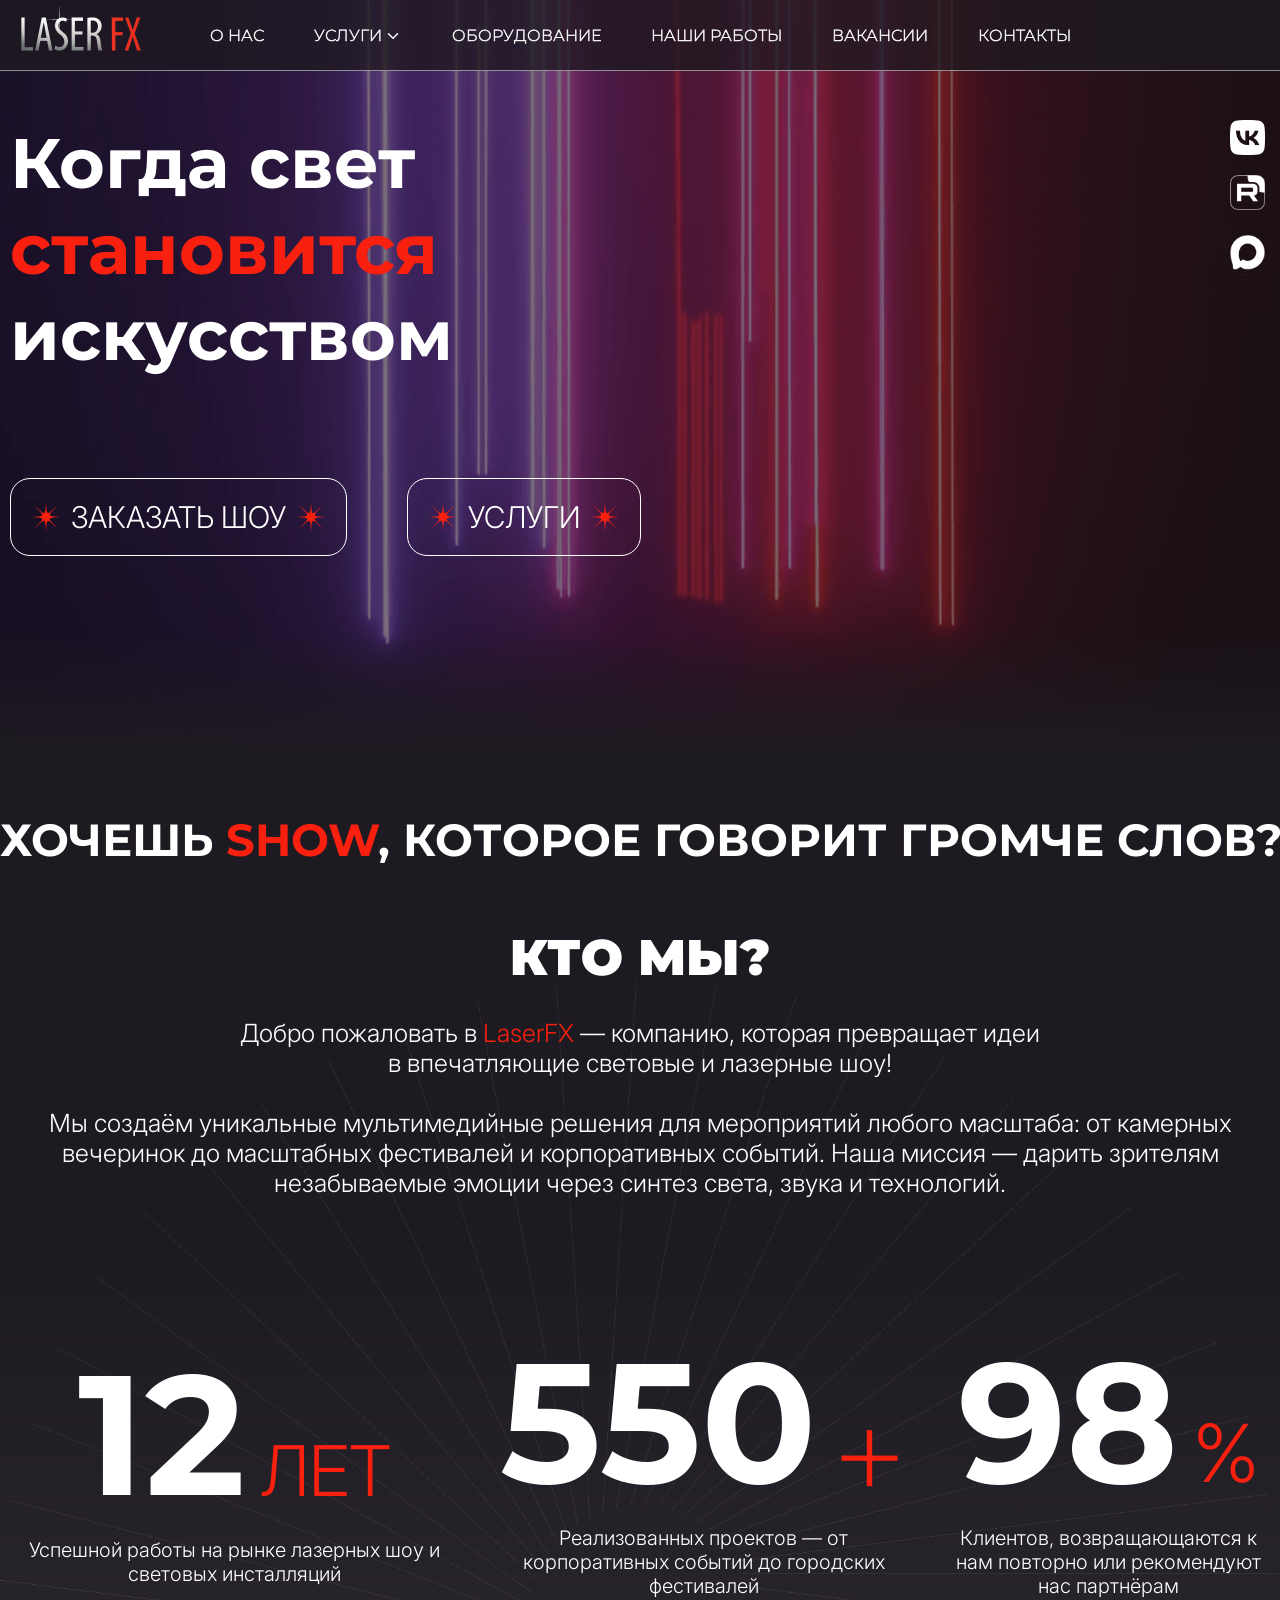
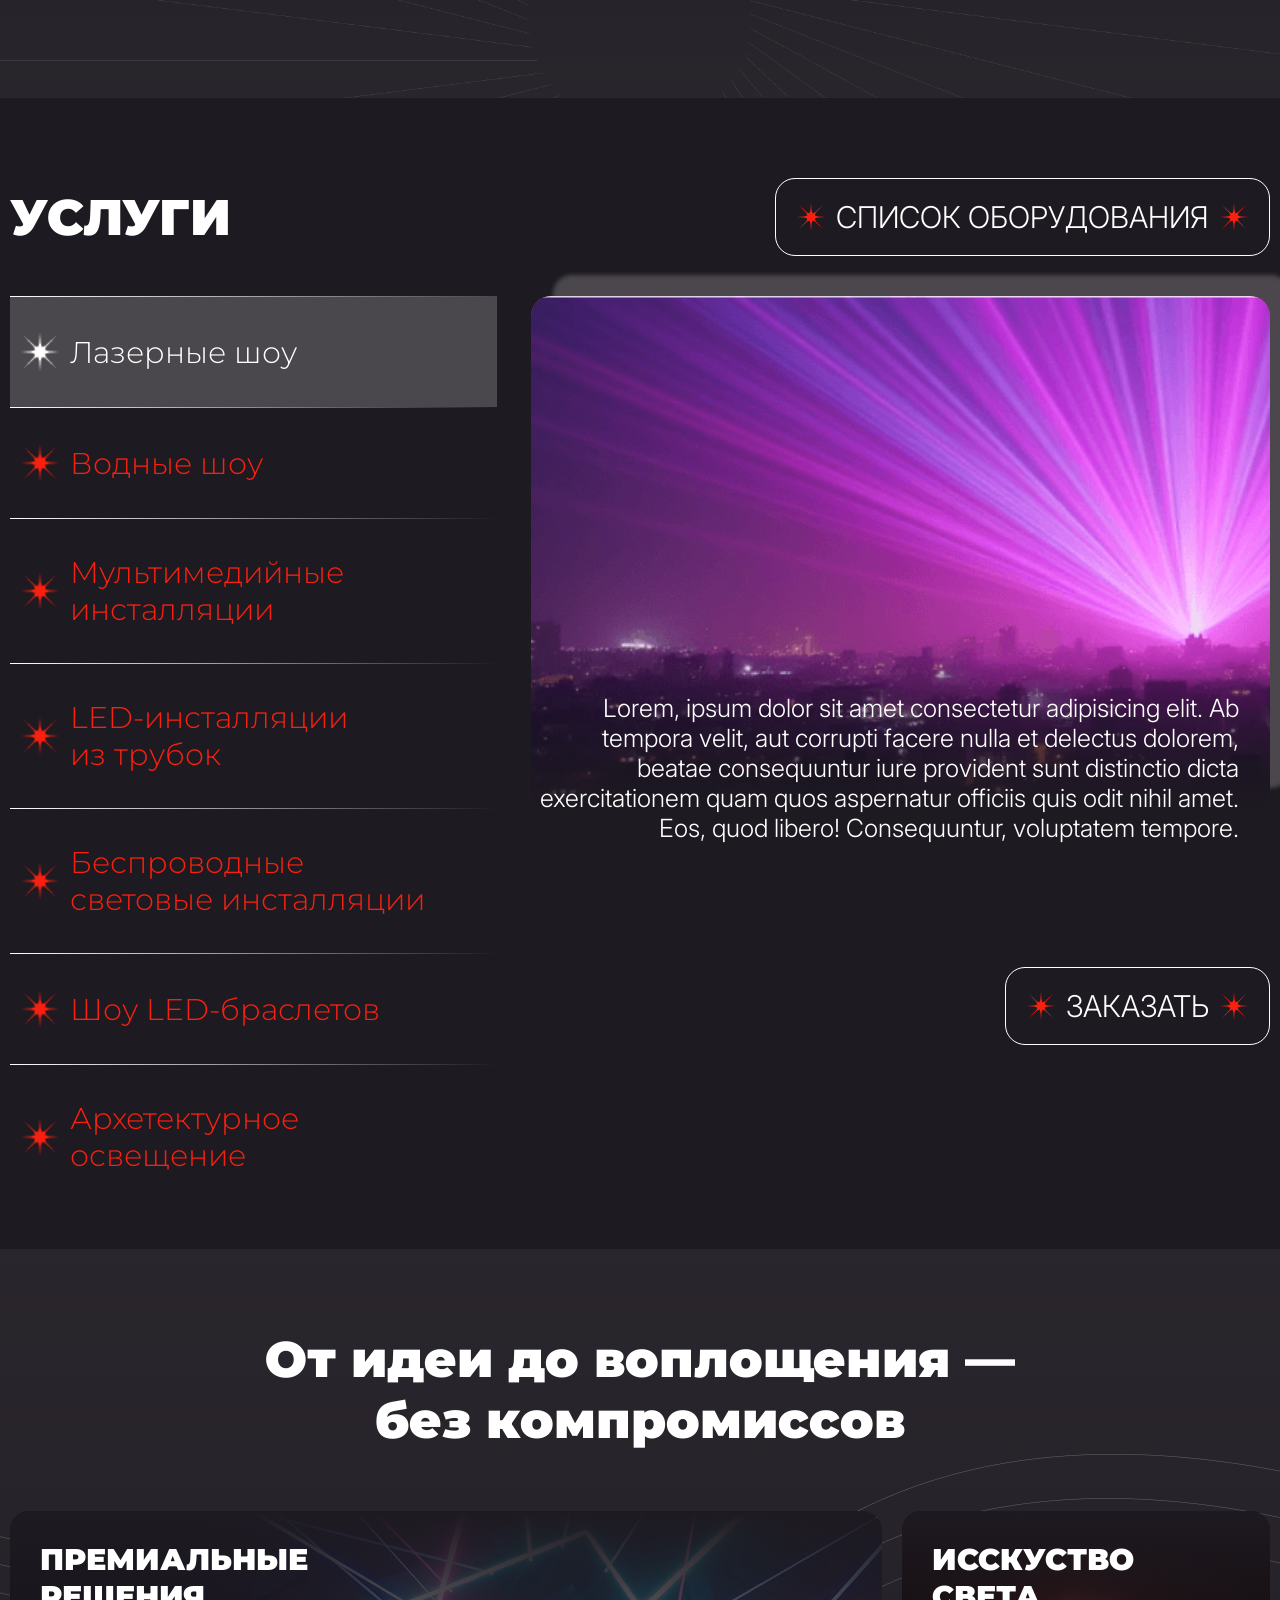
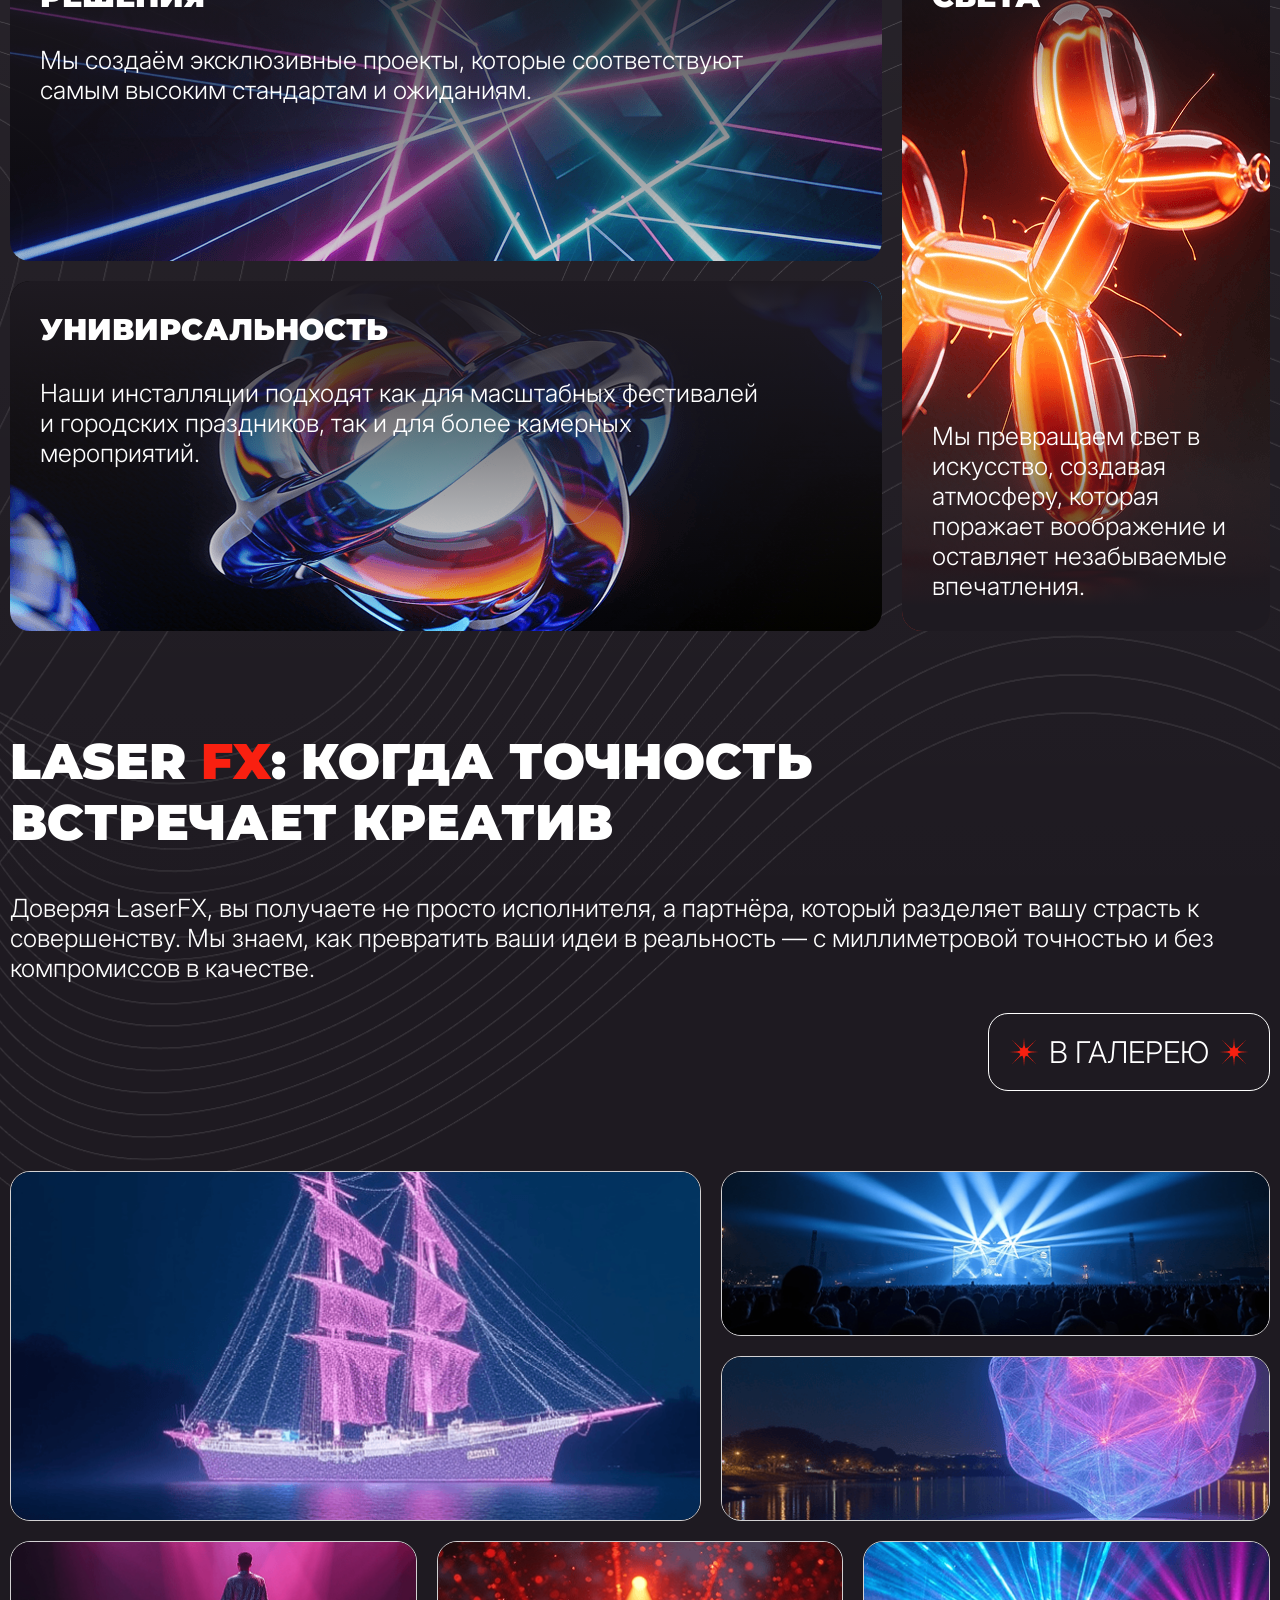
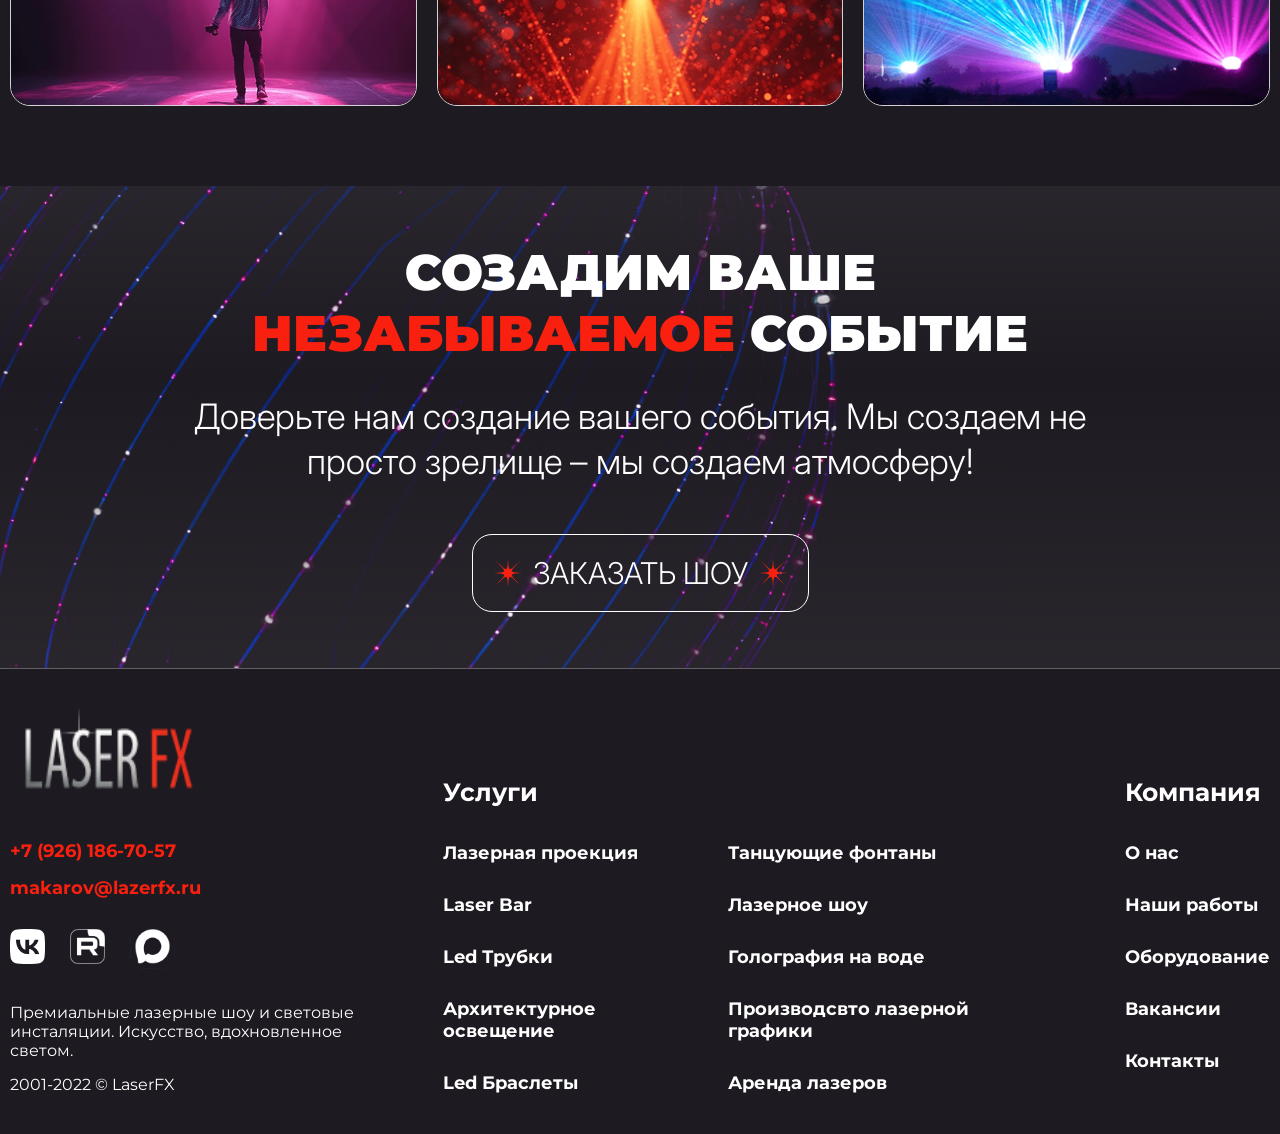
==== index.html @ 0c9bf577 "waterfall orqali tuzatish tezlikni" ====
<!DOCTYPE html>

<html lang="ru">

<head>
    <meta charset="utf-8" />
    <meta content="width=device-width, initial-scale=1.0" name="viewport" />
    <title>laserfx</title>
    <!-- 1. Preconnect to font domains early -->
    <link href="https://fonts.googleapis.com" rel="preconnect" />
    <link crossorigin="" href="https://fonts.gstatic.com" rel="preconnect" />
    <!-- 2. Load Google Fonts (removed display=swap to prevent the FOUT/two-stage visual jump the client sees) -->
    <link
        href="https://fonts.googleapis.com/css2?family=Inter:ital,opsz,wght@0,14..32,100..900;1,14..32,100..900&amp;family=Montserrat:ital,wght@0,100..900;1,100..900"
        rel="stylesheet" />
    <!-- 3. Preload critical images -->
    <link as="image" href="assets/images/main-page_main-bg.png" rel="preload" fetchpriority="high" />
    <link as="image" href="assets/images/logo.png" rel="preload" fetchpriority="high" />
    <!-- 4. Preload and load main CSS -->
    <link as="style" href="assets/styles/index.css" rel="preload" />
    <link href="assets/styles/index.css" rel="stylesheet" />
    <!-- 5. Initial background style to prevent white flash -->
    <style>
        body {
            background-color: #1E1A21;
            color: #fff;
            margin: 0;
            padding: 0;
        }
    </style>
</head>

<body>

    <div class="wrapper">
        <div class="main">
            <div class="main_bg-img">
                <img alt="main-page_main-bg.png" fetchpriority="high" height="750" loading="eager"
                    src="assets/images/main-page_main-bg.png" width="1920" />
            </div>
            <header class="header">
                <div class="header_bg">
                    <div class="container">
                        <div class="header_inner">
                            <a class="logo" href="/">
                                <img alt="logo.png" fetchpriority="high" loading="eager" src="assets/images/logo.png"
                                    width="140" />
                            </a>
                            <nav>
                                <ul class="menu-items">
                                    <li>
                                        <a class="menu-list" href="#">О НАС</a>
                                    </li>
                                    <li>
                                        <div class="menu-list open-dropdownBtn">УСЛУГИ <img alt="dropdown-iconsvg"
                                                fetchpriority="high" height="18" loading="eager"
                                                src="assets/images/dropdown-icon.svg" width="18" /></div>
                                    </li>
                                    <li>
                                        <a class="menu-list" href="#">ОБОРУДОВАНИЕ</a>
                                    </li>
                                    <li>
                                        <a class="menu-list" href="#">НАШИ РАБОТЫ</a>
                                    </li>
                                    <li>
                                        <a class="menu-list" href="#">ВАКАНСИИ</a>
                                    </li>
                                    <li>
                                        <a class="menu-list" href="#">КОНТАКТЫ</a>
                                    </li>
                                </ul>
                            </nav>
                        </div>
                    </div>
                </div>
                <div class="menu-dropdown">
                    <div class="container">
                        <div class="menu-dropdown_inner">
                            <div class="menu-dropdown_leftside">
                                <div class="items">
                                    <li>
                                        <a href="#">Лазерная проекция</a>
                                    </li>
                                    <li>
                                        <a href="#">Laser Bar</a>
                                    </li>
                                    <li>
                                        <a href="#">Led Трубки</a>
                                    </li>
                                    <li>
                                        <a href="#">Архитектурное освещение</a>
                                    </li>
                                </div>
                                <div class="items">
                                    <li>
                                        <a href="#">Led Браслеты</a>
                                    </li>
                                    <li>
                                        <a href="#">Танцующие фонтаны</a>
                                    </li>
                                    <li>
                                        <a href="#">Лазерное шоу</a>
                                    </li>
                                    <li>
                                        <a href="#">Голография на воде</a>
                                    </li>
                                </div>
                                <div class="items">
                                    <li>
                                        <a href="#">Производсвто лазерной графики</a>
                                    </li>
                                    <li>
                                        <a href="#">Аренда лазеров</a>
                                    </li>
                                </div>
                            </div>
                            <div class="menu-dropdown_rightside">
                                <div class="contacts">
                                    <a class="tel" href="tel:+7 (926) 186-70-57">+7 (926) 186-70-57</a>
                                    <a class="email" href="mailto:makarov@lazerfx.ru">makarov@lazerfx.ru</a>
                                </div>
                                <div class="social-icons">
                                    <a class="icon" href="https://vk.com/laserfxru" style="
                                    width: 35px;
                                    height: 35px;
                                ">
                                        <img alt="vk-icon.svg" fetchpriority="high" height="128" loading="eager"
                                            src="assets/images/vk-icon.png" width="128" />
                                    </a>
                                    <a class="icon" href="https://rutube.ru/channel/2838254/">
                                        <img alt="tg-icon.svg" fetchpriority="high" height="128" loading="eager"
                                            src="assets/images/rutube.png" width="128" />
                                    </a>
                                    <a class="icon" href="https://max.ru/id502716780704_biz ">
                                        <img alt="youtube-icon.svg" fetchpriority="high" height="128" loading="eager"
                                            src="assets/images/max.png" width="128" />
                                    </a>
                                </div>
                            </div>
                        </div>
                    </div>
                </div>
            </header>
            <section class="hero-section">
                <div class="container">
                    <div class="hero-section_inner">
                        <div class="contents">
                            <h1 class="main-title">Когда свет <br />
                                <span>становится</span><br />
                                искусством
                            </h1>
                            <div class="btns">
                                <a class="main-btn" href="#">
                                    <img alt="star-img.png" decoding="async" height="30" loading="lazy"
                                        src="assets/images/star-img.png" width="30" />
                                    ЗАКАЗАТЬ ШОУ
                                    <img alt="star-img.png" decoding="async" height="30" loading="lazy"
                                        src="assets/images/star-img.png" width="30" />
                                </a>
                                <a class="main-btn" href="#">
                                    <img alt="star-img.png" decoding="async" height="30" loading="lazy"
                                        src="assets/images/star-img.png" width="30" />
                                    УСЛУГИ
                                    <img alt="star-img.png" decoding="async" height="30" loading="lazy"
                                        src="assets/images/star-img.png" width="30" />
                                </a>
                            </div>
                        </div>
                        <div class="social-icons">
                            <div class="icon" style="
    width: 35px;
    height: 35px;
    margin: 0 auto;
">
                                <a href="https://vk.com/laserfxru">
                                    <img alt="vk-icon.svg" decoding="async" height="128" loading="lazy"
                                        src="assets/images/vk-icon.png" width="128" />
                                </a>
                            </div>
                            <div class="icon">
                                <a href="https://rutube.ru/channel/2838254/">
                                    <img alt="rutube.png" decoding="async" height="128" loading="lazy"
                                        src="assets/images/rutube.png" width="128" />
                                </a>
                            </div>
                            <div class="icon">
                                <a href="https://max.ru/id502716780704_biz ">
                                    <img alt="max.png" decoding="async" height="128" loading="lazy"
                                        src="assets/images/max.png" width="128" />
                                </a>
                            </div>
                        </div>
                    </div>
                </div>
            </section>
        </div>
        <div class="container" style="position: relative;">
            <div class="back-icon">
                <img alt="back-icon.svg" decoding="async" height="20" loading="lazy" src="assets/images/back-icon.svg"
                    width="36" />
            </div>
        </div>
        <!-------------------------------------------- main end ------------->
        <section class="marquee">
            <div class="marquee__track">
                <div class="marquee__content">
                    <span class="marquee__item">Хочешь <em>SHOW</em>, которое говорит громче слов?</span>
                    <img alt="marquee_star.svg" class="marquee__dot" decoding="async" height="59" loading="lazy"
                        src="assets/images/marquee_star.svg" width="59" />
                    <span class="marquee__item">Хочешь <em>SHOW</em>, которое говорит громче слов?</span>
                    <img alt="marquee_star.svg" class="marquee__dot" decoding="async" height="59" loading="lazy"
                        src="assets/images/marquee_star.svg" width="59" />
                    <span class="marquee__item">Хочешь <em>SHOW</em>, которое говорит громче слов?</span>
                    <img alt="marquee_star.svg" class="marquee__dot" decoding="async" height="59" loading="lazy"
                        src="assets/images/marquee_star.svg" width="59" />
                    <span class="marquee__item">Хочешь <em>SHOW</em>, которое говорит громче слов?</span>
                    <img alt="marquee_star.svg" class="marquee__dot" decoding="async" height="59" loading="lazy"
                        src="assets/images/marquee_star.svg" width="59" />
                </div>
                <!-- Duplicate for seamless loop -->
                <div class="marquee__content">
                    <span class="marquee__item">Хочешь <em>SHOW</em>, которое говорит громче слов?</span>
                    <img alt="marquee_star.svg" class="marquee__dot" decoding="async" height="59" loading="lazy"
                        src="assets/images/marquee_star.svg" width="59" />
                    <span class="marquee__item">Хочешь <em>SHOW</em>, которое говорит громче слов?</span>
                    <img alt="marquee_star.svg" class="marquee__dot" decoding="async" height="59" loading="lazy"
                        src="assets/images/marquee_star.svg" width="59" />
                    <span class="marquee__item">Хочешь <em>SHOW</em>, которое говорит громче слов?</span>
                    <img alt="marquee_star.svg" class="marquee__dot" decoding="async" height="59" loading="lazy"
                        src="assets/images/marquee_star.svg" width="59" />
                    <span class="marquee__item">Хочешь <em>SHOW</em>, которое говорит громче слов?</span>
                    <img alt="marquee_star.svg" class="marquee__dot" decoding="async" height="59" loading="lazy"
                        src="assets/images/marquee_star.svg" width="59" />
                </div>
            </div>
        </section>
        <section class="about-us">
            <div class="container">
                <h2 class="section-title">КТО МЫ?</h2>
                <p class="section-description">
                    Добро пожаловать в <span>LaserFX</span> — компанию, которая превращает идеи <br /> в впечатляющие
                    световые и лазерные
                    шоу!
                    <br /><br />
                    Мы создаём уникальные мультимедийные решения для мероприятий любого масштаба: от камерных вечеринок
                    до масштабных фестивалей и корпоративных событий. Наша миссия — дарить зрителям незабываемые эмоции
                    через синтез света, звука и технологий.
                </p>
                <div class="about-us_block">
                    <div class="item">
                        <div class="number">
                            <p>12</p>
                            <span style="font-weight: 300;font-size: 70px;transform: translateY(-25px);">ЛЕТ</span>
                        </div>
                        <p class="item_description">Успешной работы на рынке лазерных шоу и световых инсталляций</p>
                    </div>
                    <div class="item">
                        <div class="number">
                            <p>550</p>
                            <span style="font-weight: 200;font-size: 130px;">+</span>
                        </div>
                        <p class="item_description">Реализованных проектов — от <br /> корпоративных событий до
                            городских
                            фестивалей</p>
                    </div>
                    <div class="item">
                        <div class="number">
                            <p>98</p>
                            <span style="font-weight: 300;font-size: 80px;transform: translateY(-25px);">%</span>
                        </div>
                        <p class="item_description">Клиентов, возвращающаются к <br /> нам повторно или рекомендуют нас
                            партнёрам</p>
                    </div>
                </div>
            </div>
        </section>
        <section class="services">
            <div class="container">
                <div class="services_title-block">
                    <h2 class="section-title">
                        УСЛУГИ
                    </h2>
                    <a class="main-btn" href="#">
                        <img alt="star-img.png" height="30" loading="lazy" src="assets/images/star-img.png"
                            width="30" />
                        СПИСОК ОБОРУДОВАНИЯ
                        <img alt="star-img.png" height="30" loading="lazy" src="assets/images/star-img.png"
                            width="30" />
                    </a>
                </div>
                <div class="services_block">
                    <div class="services__lists">
                        <div class="item">
                            <img alt="star-img.png" class="icon" height="30" loading="lazy"
                                src="assets/images/star-img.png" width="30" />
                            <span class="text">Лазерные шоу</span>
                        </div>
                        <div class="item">
                            <img alt="star img" class="icon" height="30" loading="lazy" src="assets/images/star-img.png"
                                width="30" />
                            <span class="text">Водные шоу</span>
                        </div>
                        <div class="item">
                            <img alt="star img" class="icon" height="30" loading="lazy" src="assets/images/star-img.png"
                                width="30" />
                            <span class="text">Мультимедийные <br />
                                инсталляции</span>
                        </div>
                        <div class="item">
                            <img alt="star img" class="icon" height="30" loading="lazy" src="assets/images/star-img.png"
                                width="30" />
                            <span class="text">LED-инсталляции <br />
                                из трубок</span>
                        </div>
                        <div class="item ">
                            <img alt="star img" class="icon" height="30" loading="lazy" src="assets/images/star-img.png"
                                width="30" />
                            <span class="text">Беспроводные <br />
                                световые инсталляции</span>
                        </div>
                        <div class="item">
                            <img alt="star img" class="icon" height="30" loading="lazy" src="assets/images/star-img.png"
                                width="30" />
                            <span class="text">Шоу LED-браслетов</span>
                        </div>
                        <div class="item">
                            <img alt="star img" class="icon" height="30" loading="lazy" src="assets/images/star-img.png"
                                width="30" />
                            <span class="text">Архетектурное <br />
                                освещение</span>
                        </div>
                    </div>
                    <div class="services__right">
                        <div class="item active">
                            <div class="img-block">
                                <img alt="services_img2.png" class="img" decoding="async" height="350" loading="lazy"
                                    src="assets/images/services_img2.png" width="723" />
                                <p class="img-text">Lorem, ipsum dolor sit amet consectetur adipisicing elit. Ab tempora
                                    velit, aut corrupti facere nulla et delectus dolorem, beatae consequuntur iure
                                    provident sunt distinctio dicta exercitationem quam quos aspernatur officiis quis
                                    odit nihil amet. Eos, quod libero! Consequuntur, voluptatem tempore.</p>
                            </div>
                            <a class="main-btn" href="#">
                                <img alt="star-img.png" decoding="async" height="30" loading="eager"
                                    src="assets/images/star-img.png" width="30" />
                                ЗАКАЗАТЬ
                                <img alt="star-img.png" decoding="async" height="30" loading="lazy"
                                    src="assets/images/star-img.png" width="30" />
                            </a>
                        </div>
                        <div class="item">
                            <div class="img-block">
                                <img alt="services_img3.png" class="img" decoding="async" height="248" loading="lazy"
                                    src="assets/images/services_img3.png" width="420" />
                                <p class="img-text">Lorem ipsum dolor sit amet consectetur, adipisicing elit. Recusandae
                                    alias id sed autem exercitationem quia earum dignissimos eum quis voluptates?</p>
                            </div>
                            <a class="main-btn" href="#">
                                <img alt="star-img.png" decoding="async" height="30" loading="eager"
                                    src="assets/images/star-img.png" width="30" />
                                ЗАКАЗАТЬ
                                <img alt="star-img.png" decoding="async" height="30" loading="eager"
                                    src="assets/images/star-img.png" width="30" />
                            </a>
                        </div>
                        <div class="item">
                            <div class="img-block">
                                <img alt="services_img1.png" class="img" decoding="async" height="515" loading="lazy"
                                    src="assets/images/services_img1.png" width="750" />
                                <p class="img-text">Это современные декоративные и функциональные <br /> решения для
                                    оформления
                                    пространств <br /> без использования проводов. </p>
                            </div>
                            <a class="main-btn" href="#">
                                <img alt="star-img.png" decoding="async" height="30" loading="eager"
                                    src="assets/images/star-img.png" width="30" />
                                ЗАКАЗАТЬ
                                <img alt="star-img.png" decoding="async" height="30" loading="eager"
                                    src="assets/images/star-img.png" width="30" />
                            </a>
                        </div>
                        <div class="item">
                            <div class="img-block">
                                <img alt="services_img1.png" class="img" decoding="async" height="515" loading="lazy"
                                    src="assets/images/services_img1.png" width="750" />
                                <p class="img-text">Это современные декоративные и функциональные <br /> решения для
                                    оформления
                                    пространств <br /> без использования проводов. </p>
                            </div>
                            <a class="main-btn" href="#">
                                <img alt="star-img.png" decoding="async" height="30" loading="eager"
                                    src="assets/images/star-img.png" width="30" />
                                ЗАКАЗАТЬ
                                <img alt="star-img.png" decoding="async" height="30" loading="eager"
                                    src="assets/images/star-img.png" width="30" />
                            </a>
                        </div>
                        <div class="item ">
                            <div class="img-block">
                                <img alt="services_img1.png" class="img" decoding="async" height="515" loading="lazy"
                                    src="assets/images/services_img1.png" width="750" />
                                <p class="img-text">Это современные декоративные и функциональные <br /> решения для
                                    оформления
                                    пространств <br /> без использования проводов. </p>
                            </div>
                            <a class="main-btn" href="#">
                                <img alt="star-img.png" decoding="async" height="30" loading="eager"
                                    src="assets/images/star-img.png" width="30" />
                                ЗАКАЗАТЬ
                                <img alt="star-img.png" decoding="async" height="30" loading="eager"
                                    src="assets/images/star-img.png" width="30" />
                            </a>
                        </div>
                        <div class="item">
                            <div class="img-block">
                                <img alt="services_img1.png" class="img" decoding="async" height="515" loading="lazy"
                                    src="assets/images/services_img1.png" width="750" />
                                <p class="img-text">Это современные декоративные и функциональные <br /> решения для
                                    оформления
                                    пространств <br /> без использования проводов. </p>
                            </div>
                            <a class="main-btn" href="#">
                                <img alt="star-img.png" decoding="async" height="30" loading="eager"
                                    src="assets/images/star-img.png" width="30" />
                                ЗАКАЗАТЬ
                                <img alt="star-img.png" decoding="async" height="30" loading="eager"
                                    src="assets/images/star-img.png" width="30" />
                            </a>
                        </div>
                        <div class="item">
                            <div class="img-block">
                                <img alt="services_img1.png" class="img" decoding="async" height="515" loading="lazy"
                                    src="assets/images/services_img1.png" width="750" />
                                <p class="img-text">Это современные декоративные и функциональные <br /> решения для
                                    оформления
                                    пространств <br /> без использования проводов. </p>
                            </div>
                            <a class="main-btn" href="#">
                                <img alt="star-img.png" decoding="async" height="30" loading="eager"
                                    src="assets/images/star-img.png" width="30" />
                                ЗАКАЗАТЬ
                                <img alt="star-img.png" decoding="async" height="30" loading="eager"
                                    src="assets/images/star-img.png" width="30" />
                            </a>
                        </div>
                    </div>
                </div>
            </div>
        </section>
        <div class="bg-sections">
            <section class="realization">
                <div class="container">
                    <div class="section-title">От идеи до воплощения — <br /> без компромиссов</div>
                    <div class="blocks">
                        <div class="left-blocks">
                            <div class="item" style="background-image: url(assets/images/realization_img1.png);">
                                <h3 class="item-title">ПРЕМИАЛЬНЫЕ <br />
                                    РЕШЕНИЯ</h3>
                                <p class="item-description">Мы создаём эксклюзивные проекты, которые соответствуют
                                    <br />
                                    самым
                                    высоким стандартам и ожиданиям.
                                </p>
                            </div>
                            <div class="item" style="background-image: url(assets/images/realization_img2.png);">
                                <h3 class="item-title">УНИВИРСАЛЬНОСТЬ</h3>
                                <p class="item-description">Наши инсталляции подходят как для масштабных фестивалей
                                    <br />
                                    и
                                    городских праздников, так и для более камерных мероприятий.
                                </p>
                            </div>
                        </div>
                        <div class="right-blocks" style="background-image: url(assets/images/realization_img3.png);">
                            <h3 class="item-title">ИССКУСТВО <br />
                                СВЕТА</h3>
                            <p class="item-description">
                                Мы превращаем свет в искусство, создавая атмосферу, которая поражает воображение и
                                оставляет
                                незабываемые впечатления.
                            </p>
                        </div>
                    </div>
                </div>
            </section>
            <section class="precision">
                <div class="container">
                    <h2 class="section-title">Laser <span>FX</span>: когда точность <br />
                        встречает креатив</h2>
                    <p class="section-description">
                        Доверяя LaserFX, вы получаете не просто исполнителя, а партнёра, который разделяет вашу страсть
                        к совершенству. Мы знаем, как превратить ваши идеи в реальность — с миллиметровой точностью и
                        без компромиссов в качестве.
                    </p>
                    <a class="main-btn" href="#">
                        <img alt="star-img.png" decoding="async" height="30" loading="lazy"
                            src="assets/images/star-img.png" width="30" />
                        В ГАЛЕРЕЮ
                        <img alt="star-img.png" decoding="async" height="30" loading="lazy"
                            src="assets/images/star-img.png" width="30" />
                    </a>
                    <div class="block">
                        <div class="item">
                            <img alt="precision_img1.png" decoding="async" height="350" loading="lazy"
                                src="assets/images/precision_img1.png" width="723" />
                        </div>
                        <div class="item">
                            <img alt="precision_img2.png" decoding="async" height="165" loading="lazy"
                                src="assets/images/precision_img2.png" width="557" />
                        </div>
                        <div class="item">
                            <img alt="precision_img3.png" decoding="async" height="165" loading="lazy"
                                src="assets/images/precision_img3.png" width="557" />
                        </div>
                        <div class="item">
                            <img alt="precision_img4.png" decoding="async" height="165" loading="lazy"
                                src="assets/images/precision_img4.png" width="420" />
                        </div>
                        <div class="item">
                            <img alt="precision_img5.png" decoding="async" height="165" loading="lazy"
                                src="assets/images/precision_img5.png" width="420" />
                        </div>
                        <div class="item">
                            <img alt="precision_img6.png" decoding="async" height="165" loading="lazy"
                                src="assets/images/precision_img6.png" width="420" />
                        </div>
                    </div>
                </div>
            </section>
        </div>
        <section class="event-section">
            <div class="container">
                <h2 class="section-title">СОзадим ваше <br />
                    <span>незабываемое</span> событие
                </h2>
                <p class="section-description">Доверьте нам создание вашего события. Мы создаем не <br /> просто зрелище
                    –
                    мы
                    создаем атмосферу!</p>
                <a class="main-btn" href="#">
                    <img alt="star-img.png" decoding="async" height="30" loading="lazy" src="assets/images/star-img.png"
                        width="30" />
                    ЗАКАЗАТЬ ШОУ
                    <img alt="star-img.png" decoding="async" height="30" loading="lazy" src="assets/images/star-img.png"
                        width="30" />
                </a>
            </div>
        </section>
        <footer class="footer">
            <div class="container">
                <div class="footer_inner">
                    <div class="contacts-block">
                        <a href="/">
                            <img alt="logo.png" class="logo" decoding="async" loading="lazy"
                                src="assets/images/logo.png" width="140" />
                        </a>
                        <div class="items">
                            <a class="tel" href="tel:+79261867057">+7 (926) 186-70-57</a>
                            <a class="email" href="mailto:makarov@lazerfx.ru">makarov@lazerfx.ru</a>
                        </div>
                        <div class="social-icons">
                            <a href="https://vk.com/laserfxru"><img alt="vk-icon.png" class="icon" decoding="async"
                                    height="128" loading="lazy" src="assets/images/vk-icon.png" width="128" /></a>
                            <a href="https://rutube.ru/channel/2838254/"><img alt="rutube.png" class="icon"
                                    decoding="async" height="128" loading="lazy" src="assets/images/rutube.png"
                                    width="128" /></a>
                            <a href="https://max.ru/id502716780704_biz "><img alt="max.png" class="icon"
                                    decoding="async" height="128" loading="lazy" src="assets/images/max.png"
                                    width="128" /></a>
                        </div>
                        <div class="contents">
                            <p>Премиальные лазерные шоу и световые
                                инсталяции. Искусство, вдохновленное светом.</p>
                            <p>2001-2022 © LaserFX</p>
                        </div>
                    </div>
                    <div class="footer-menu_block">
                        <div class="footer-menu">
                            <div class="menu-title">Услуги</div>
                            <div class="footer-nav">
                                <ul class="menu-list">
                                    <li class="menu-item">
                                        <a class="menu-link" href="#">Лазерная проекция</a>
                                    </li>
                                    <li class="menu-item">
                                        <a class="menu-link" href="#">Laser Bar</a>
                                    </li>
                                    <li class="menu-item">
                                        <a class="menu-link" href="#">Led Трубки</a>
                                    </li>
                                    <li class="menu-item">
                                        <a class="menu-link" href="#">Архитектурное освещение</a>
                                    </li>
                                    <li class="menu-item">
                                        <a class="menu-link" href="#">Led Браслеты</a>
                                    </li>
                                </ul>
                                <ul class="menu-list">
                                    <li class="menu-item">
                                        <a class="menu-link" href="#">Танцующие фонтаны</a>
                                    </li>
                                    <li class="menu-item">
                                        <a class="menu-link" href="#">Лазерное шоу</a>
                                    </li>
                                    <li class="menu-item">
                                        <a class="menu-link" href="#">
                                            Голография на воде
                                        </a>
                                    </li>
                                    <li class="menu-item">
                                        <a class="menu-link" href="#">Производсвто лазерной графики</a>
                                    </li>
                                    <li class="menu-item">
                                        <a class="menu-link" href="#">Аренда лазеров</a>
                                    </li>
                                </ul>
                            </div>
                        </div>
                        <div class="footer-menu">
                            <div class="menu-title">Компания</div>
                            <div class="footer-nav">
                                <ul class="menu-list">
                                    <li class="menu-item">
                                        <a class="menu-link" href="#">О нас</a>
                                    </li>
                                    <li class="menu-item">
                                        <a class="menu-link" href="#">Наши работы</a>
                                    </li>
                                    <li class="menu-item">
                                        <a class="menu-link" href="#">Оборудование</a>
                                    </li>
                                    <li class="menu-item">
                                        <a class="menu-link" href="#">Вакансии</a>
                                    </li>
                                    <li class="menu-item">
                                        <a class="menu-link" href="#">Контакты</a>
                                    </li>
                                </ul>
                            </div>
                        </div>
                    </div>
                </div>
            </div>
        </footer>
    </div>
    <script defer="" src="assets/js/script.js"></script>
</body>

</html>
---- assets/styles/index.css ----
* {
  margin: 0;
  padding: 0;
  box-sizing: border-box;
}

body {
  font-family: "Montserrat", sans-serif;
  background: #1E1A21;
}

.wrapper {
  overflow: hidden;
}

ul,
li {
  list-style: none;
}

a {
  text-decoration: none;
  color: #fff;
  cursor: pointer;
}

.main-title {
  color: #FFF;
  font-size: 70px;
  font-style: normal;
  font-weight: 700;
  line-height: normal;
}
.main-title span {
  color: #F92010;
  font-size: inherit;
  font-style: inherit;
  font-weight: inherit;
  line-height: inherit;
}

.section-title {
  color: #FFF;
  font-size: 50px;
  font-style: normal;
  font-weight: 900;
  line-height: normal;
}
.section-title span {
  color: #F92010;
  font-family: inherit;
  font-size: inherit;
  font-style: inherit;
  font-weight: inherit;
  line-height: inherit;
  text-transform: inherit;
}

.section-description {
  color: #FFF;
  font-family: Inter;
  font-size: 25px;
  font-style: normal;
  font-weight: 300;
  line-height: 30px;
  /* 120% */
}
.section-description span {
  color: #F92010;
  font-family: inherit;
  font-size: inherit;
  font-style: inherit;
  font-weight: inherit;
  line-height: inherit;
}

.main-btn {
  width: -moz-fit-content;
  width: fit-content;
  display: flex;
  padding: 20px;
  justify-content: center;
  align-items: center;
  gap: 10px;
  border-radius: 20px;
  border: 1px solid #FFF;
  color: #FFF;
  font-family: "Inter", sans-serif;
  font-size: 30px;
  font-style: normal;
  font-weight: 300;
  line-height: normal;
  transition: all 0.3s ease;
  cursor: pointer;
}
.main-btn:hover {
  border-radius: 20px;
  border: 1px solid rgba(255, 255, 255, 0.6);
  color: rgba(255, 255, 255, 0.6);
}

.container {
  max-width: 1300px;
  width: 100%;
  margin: 0 auto;
  padding: 0 10px;
}

.main {
  min-height: 750px;
  height: -moz-fit-content;
  height: fit-content;
  position: relative;
  padding-top: 120px;
  margin-bottom: 60px;
}
.main::after {
  content: "";
  width: 100%;
  height: 118px;
  background: linear-gradient(0deg, #1E1A21 0%, rgba(30, 26, 33, 0) 100%);
  position: absolute;
  bottom: 0;
}

.back-icon {
  width: 80px;
  height: 80px;
  display: flex;
  align-items: center;
  justify-content: center;
  border-radius: 50%;
  background-color: rgba(30, 27, 33, 0.8);
  border: 0.5px solid #FFF;
  filter: drop-shadow(0 0 37px rgba(255, 255, 255, 0.4));
  position: fixed;
  bottom: 70px;
  right: -120px;
  z-index: 1000;
}
@media (min-width: 1340px) {
  .back-icon {
    right: calc((100vw - 1300px) / 2 - 120px);
  }
}
.back-icon {
  cursor: pointer;
  transition: all 0.3s ease;
  opacity: 0;
  visibility: hidden;
}
.back-icon.visible {
  opacity: 1;
  visibility: visible;
}
.back-icon:hover {
  opacity: 0.3;
}

.main_bg-img {
  position: absolute;
  top: 0;
  z-index: -1;
  width: 100%;
  height: 750px;
}
.main_bg-img img,
.main_bg-img video {
  width: 100%;
  height: 100%;
}

.header {
  background: rgba(30, 26, 33, 0.8);
  position: fixed;
  width: 100%;
  z-index: 999;
  top: 0;
}
.header .header_bg {
  border-bottom: 0.3px solid rgba(255, 255, 255, 0.5);
  padding: 3px 0 2px 0;
}
.header .header_inner {
  display: flex;
  justify-content: center;
  align-items: center;
  position: relative;
  min-height: 65px;
}
.header .header_inner nav {
  display: flex;
  align-items: center;
  gap: 98px;
}
.header .header_inner ul {
  display: inline-flex;
  align-items: center;
  gap: 50px;
}
.header .header_inner ul .menu-list {
  color: #FFF;
  leading-trim: both;
  text-edge: cap;
  -webkit-text-stroke-width: 0.5px;
  -webkit-text-stroke-color: #FFF;
  font-size: 16px;
  font-style: normal;
  font-weight: 300;
  line-height: normal;
  display: flex;
  align-items: center;
  cursor: pointer;
  gap: 2px;
  transition: all 0.3s ease;
}
.header .header_inner ul .menu-list img {
  transition: all 0.3s ease;
}
.header .header_inner ul .menu-list.active img {
  transform: rotate(180deg);
}
.header .header_inner ul .menu-list:hover {
  opacity: 0.3;
}
.header .logo {
  position: absolute;
  left: 0;
  width: 140px;
}
.header .logo img {
  width: 100%;
  height: 100%;
}
.header .menu-dropdown {
  background: #1E1A21;
  padding: 40px 0 40px 0;
  opacity: 0;
  visibility: hidden;
  transition: all 0.5s ease-in-out;
  transform: translateY(-10px);
  position: absolute;
  width: 100%;
  left: 0;
  top: 100%;
  z-index: -1;
}
.header .menu-dropdown.active {
  opacity: 1;
  visibility: visible;
  transform: translateY(0);
}
.header .menu-dropdown .menu-dropdown_inner {
  display: flex;
  align-items: flex-end;
  justify-content: space-between;
}
.header .menu-dropdown_leftside {
  display: flex;
  align-items: start;
  gap: 55px;
}
.header .menu-dropdown_leftside .items {
  display: flex;
  flex-direction: column;
  align-items: flex-start;
  gap: 25px;
}
.header .menu-dropdown_leftside .items a {
  color: #FFF;
  font-family: Inter;
  font-size: 18px;
  font-style: normal;
  font-weight: 400;
  line-height: 30px;
  transition: all 0.3s ease;
}
.header .menu-dropdown_leftside .items a:hover {
  opacity: 0.3;
}
.header .menu-dropdown_rightside .contacts {
  display: flex;
  flex-direction: column;
  grid-gap: 20px;
  margin-bottom: 30px;
}
.header .menu-dropdown_rightside .contacts a {
  color: #F92010;
  text-align: right;
  font-size: 18px;
  font-style: normal;
  font-weight: 700;
  line-height: normal;
}
.header .menu-dropdown_rightside .social-icons {
  display: flex;
  align-items: center;
  gap: 10px;
}
.header .menu-dropdown_rightside .icon {
  width: 45px;
  height: 45px;
  aspect-ratio: 1/1;
}
.header .menu-dropdown_rightside .icon img {
  width: 100%;
  height: 100%;
  border-radius: 10px;
}

.hero-section .main-title {
  margin-bottom: 100px;
}
.hero-section .btns {
  display: flex;
  align-items: center;
  gap: 60px;
  align-self: stretch;
}
.hero-section .hero-section_inner {
  display: flex;
  align-items: start;
  justify-content: space-between;
}
.hero-section .social-icons {
  display: flex;
  flex-direction: column;
  gap: 15px;
  align-items: flex-start;
}
.hero-section .social-icons .icon {
  width: 45px;
  height: 45px;
  aspect-ratio: 1/1;
}
.hero-section .social-icons .icon img {
  width: 100%;
  height: 100%;
}

.marquee {
  margin-bottom: 58px;
  overflow: hidden;
  -webkit-user-select: none;
     -moz-user-select: none;
          user-select: none;
  display: flex;
}
.marquee .marquee__track {
  display: flex;
  align-items: center;
  animation: marquee-scroll 50s linear infinite;
  white-space: nowrap;
  will-change: transform;
  width: -moz-max-content;
  width: max-content;
}
.marquee .marquee__content {
  display: flex;
  align-items: center;
  gap: 30px;
  padding-right: 30px;
}
.marquee .marquee__item {
  color: #FFF;
  font-size: 45px;
  font-style: normal;
  font-weight: 700;
  line-height: normal;
  text-transform: uppercase;
  flex-shrink: 0;
}
.marquee .marquee__item em {
  color: #F92010;
  font-size: inherit;
  font-style: normal;
  font-weight: inherit;
  line-height: inherit;
  text-transform: inherit;
}
.marquee .marquee__dot {
  width: 59px;
  height: 59px;
  flex-shrink: 0;
}

@keyframes marquee-scroll {
  from {
    transform: translateX(0);
  }
  to {
    transform: translateX(-50%);
  }
}
.about-us {
  margin-bottom: 80px;
  padding-bottom: 100px;
  background: url(../images/about-us_bg.png), linear-gradient(180deg, rgba(30, 26, 33, 0) 40%, rgba(30, 26, 33, 0) 40%, rgba(255, 255, 255, 0.05) 100%);
  background-position: center -10%;
  background-size: 100%;
  background-repeat: no-repeat;
}
.about-us .section-title {
  text-align: center;
  margin-bottom: 30px;
}
.about-us .section-description {
  text-align: center;
  margin-bottom: 120px;
}
.about-us .about-us_block {
  display: flex;
  align-items: center;
  gap: 40px;
  align-self: stretch;
}
.about-us .about-us_block .item {
  text-align: center;
  display: flex;
  flex-direction: column;
}
.about-us .about-us_block .item .number {
  display: flex;
  justify-content: center;
  align-items: flex-end;
  gap: 15px;
  align-self: stretch;
}
.about-us .about-us_block .item .number p {
  color: #FFF;
  text-align: center;
  leading-trim: both;
  text-edge: cap;
  font-size: 170px;
  font-style: normal;
  font-weight: 700;
  line-height: normal;
  display: block;
}
.about-us .about-us_block .item .number span {
  color: #F92010;
  text-align: center;
  leading-trim: both;
  text-edge: cap;
  font-family: Inter;
  font-style: normal;
  line-height: normal;
  display: block;
}
.about-us .about-us_block .item .item_description {
  color: #FFF;
  text-align: center;
  font-family: Inter;
  font-size: 20px;
  font-style: normal;
  font-weight: 300;
  line-height: normal;
}

.services {
  margin-bottom: 40px;
}
.services .services_title-block {
  display: flex;
  align-items: center;
  justify-content: space-between;
  margin-bottom: 40px;
}
.services .services_block {
  display: flex;
  align-items: start;
  gap: 34px;
}
.services .services_block .services__lists {
  width: calc(40% - 17px);
}
.services .services_block .services__right {
  width: calc(60% - 17px);
}
.services .services__lists .item {
  border-top: 1px solid;
  -o-border-image: linear-gradient(to right, #FFF 0%, rgba(255, 255, 255, 0) 100%) 1;
     border-image: linear-gradient(to right, #FFF 0%, rgba(255, 255, 255, 0) 100%) 1;
  padding: 35px 0 35px 10px;
  cursor: pointer;
  transition: all 0.3s ease;
  display: flex;
  align-items: center;
  gap: 10px;
  position: relative;
}
.services .services__lists .item .icon {
  width: 40px;
  height: 40px;
  aspect-ratio: 1/1;
  transition: all 0.3s ease;
}
.services .services__lists .item .text {
  color: #F92010;
  leading-trim: both;
  text-edge: cap;
  font-size: 30px;
  font-style: normal;
  font-weight: 300;
  line-height: normal;
  display: block;
  transition: all 0.3s ease;
}
.services .services__lists .item:hover, .services .services__lists .item.active {
  background: rgba(255, 255, 255, 0.2);
}
.services .services__lists .item:hover .text, .services .services__lists .item.active .text {
  color: #FFF;
}
.services .services__lists .item:hover .icon, .services .services__lists .item.active .icon {
  filter: brightness(0) invert(1);
}
@keyframes fadeInTab {
  from {
    opacity: 0;
  }
  to {
    opacity: 1;
  }
}
.services .services__right .item {
  display: none;
  animation: fadeInTab 0.6s ease-in-out forwards;
}
.services .services__right .item.active {
  display: block;
}
.services .services__right .img-block {
  height: 515px;
  position: relative;
  margin-bottom: 156px;
}
.services .services__right .img-block::after {
  content: "";
  width: 100%;
  height: 150px;
  position: absolute;
  bottom: 0;
  left: 0;
  background: linear-gradient(0deg, #1E1A21 0%, rgba(30, 26, 33, 0) 100%);
  z-index: 9;
}
.services .services__right .img-block img {
  height: 100%;
  width: 100%;
  border-radius: 20px;
  background: #A44;
  box-shadow: 21px -22px 4px -1px rgba(255, 255, 255, 0.2);
  -o-object-fit: cover;
     object-fit: cover;
}
.services .services__right .img-block .img-text {
  color: #FFF;
  text-align: right;
  font-family: Inter;
  font-size: 25px;
  font-style: normal;
  font-weight: 300;
  line-height: 30px;
  text-align: end;
  position: absolute;
  bottom: -32px;
  right: 31px;
  z-index: 10;
}
.services .services__right .main-btn {
  margin-left: auto;
}

.bg-sections {
  background: linear-gradient(0deg, rgba(30, 26, 33, 0) 40%, rgba(30, 26, 33, 0) 40%, rgba(255, 255, 255, 0.05) 100%);
  padding-top: 80px;
  padding-bottom: 80px;
  position: relative;
}
.bg-sections::after {
  content: "";
  width: 100%;
  height: 1759px;
  position: absolute;
  top: 205px;
  left: 0;
  background-image: url(../images/bg-sections_bg.png);
  background-size: cover;
  background-position: center;
  z-index: -1;
}

.realization {
  color: #FFF;
  margin-bottom: 100px;
}
.realization .section-title {
  text-align: center;
  margin-bottom: 60px;
}
.realization .blocks {
  display: flex;
  gap: 20px;
}
.realization .left-blocks {
  width: calc(70% - 10px);
  display: flex;
  flex-direction: column;
  gap: 20px;
}
.realization .left-blocks .item {
  width: 100%;
  height: 350px;
  background-size: cover;
  background-repeat: no-repeat;
  background-position: center;
  padding: 30px;
  border-radius: 20px;
  position: relative;
  overflow: hidden;
}
.realization .left-blocks .item::after {
  width: 100%;
  height: 100%;
  content: "";
  position: absolute;
  top: 0;
  left: 0;
  background: linear-gradient(0deg, rgba(30, 26, 33, 0) 0%, #1E1A21 100%);
}
.realization .left-blocks .item .item-title {
  color: #FFF;
  font-size: 30px;
  font-style: normal;
  font-weight: 900;
  line-height: normal;
  margin-bottom: 30px;
  position: relative;
  z-index: 1;
}
.realization .left-blocks .item .item-description {
  color: #FFF;
  font-family: Inter;
  font-size: 25px;
  font-style: normal;
  font-weight: 300;
  line-height: normal;
  max-width: 752.427px;
  position: relative;
  z-index: 1;
}
.realization .right-blocks {
  width: calc(30% - 10px);
  padding: 30px;
  background-size: cover;
  background-repeat: no-repeat;
  background-position: center;
  border-radius: 20px;
  position: relative;
  overflow: hidden;
  display: flex;
  flex-direction: column;
  justify-content: space-between;
}
.realization .right-blocks::after {
  width: 100%;
  height: 200px;
  content: "";
  position: absolute;
  top: 0;
  left: 0;
  background: linear-gradient(0deg, rgba(30, 26, 33, 0) 0%, #1E1A21 100%);
}
.realization .right-blocks::before {
  width: 100%;
  height: 250px;
  content: "";
  position: absolute;
  bottom: 0;
  left: 0;
  background: linear-gradient(0deg, rgba(30, 26, 33, 0) 0%, #1E1A21 90%);
  transform: rotate(180deg);
}
.realization .right-blocks .item-title {
  color: #FFF;
  font-size: 30px;
  font-style: normal;
  font-weight: 900;
  line-height: normal;
  position: relative;
  z-index: 1;
}
.realization .right-blocks .item-description {
  color: #FFF;
  font-family: Inter;
  font-size: 25px;
  font-style: normal;
  font-weight: 300;
  line-height: normal;
  position: relative;
  z-index: 1;
}

.precision .section-title {
  margin-bottom: 40px;
  text-transform: uppercase;
}
.precision .section-description {
  margin-bottom: 30px;
}
.precision .main-btn {
  margin-left: auto;
  margin-bottom: 80px;
}
.precision .block {
  display: grid;
  grid-template-columns: repeat(9, 1fr);
  gap: 20px;
}
.precision .block .item {
  border-radius: 20px;
  border: 1px solid rgba(255, 255, 255, 0.8);
  overflow: hidden;
  width: 100%;
  height: 165px;
  grid-column: span 3;
}
.precision .block .item img {
  width: 100%;
  height: 100%;
  -o-object-fit: cover;
     object-fit: cover;
  display: block;
}
.precision .block .item:nth-child(1) {
  grid-column: span 5;
  grid-row: span 2;
  height: 350px;
}
.precision .block .item:nth-child(2), .precision .block .item:nth-child(3) {
  grid-column: span 4;
}

.event-section {
  background: linear-gradient(180deg, rgba(255, 255, 255, 0.05) 0%, rgba(30, 26, 33, 0) 40%, rgba(30, 26, 33, 0) 40%, rgba(255, 255, 255, 0.05) 100%);
  padding: 56px 0;
  position: relative;
  overflow: hidden;
}
.event-section::after {
  content: "";
  width: 1513px;
  height: 1450px;
  background-image: url("../images/event-section_bg.png");
  background-size: cover;
  background-position: center;
  background-repeat: no-repeat;
  position: absolute;
  top: -491px;
  left: -389px;
  z-index: -1;
}
.event-section .section-title {
  text-align: center;
  margin-bottom: 30px;
  text-transform: uppercase;
}
.event-section .section-description {
  max-width: 1073px;
  margin-bottom: 50px;
  text-align: center;
  margin-left: auto;
  margin-right: auto;
  font-size: 35px;
  line-height: 45px;
}
.event-section .main-btn {
  margin: 0 auto;
}

.footer {
  border-top: 1px solid rgba(255, 255, 255, 0.3);
  background: #1E1A21;
  padding: 40px 0;
  color: #FFF;
}
.footer .footer_inner {
  display: flex;
  align-items: end;
  gap: 76px;
}
.footer .contacts-block .logo {
  width: 195px;
  aspect-ratio: 195/97;
  margin-bottom: 30px;
}
.footer .contacts-block .items {
  display: flex;
  flex-direction: column;
  gap: 15px;
  margin-bottom: 25px;
}
.footer .contacts-block .items a {
  color: #F92010;
  font-size: 18px;
  font-style: normal;
  font-weight: 700;
  line-height: normal;
  transition: all 0.3s ease;
}
.footer .contacts-block .items a:hover {
  opacity: 0.3;
}
.footer .contacts-block .social-icons {
  display: flex;
  align-items: center;
  gap: 20px;
  margin-bottom: 30px;
}
.footer .contacts-block .social-icons .icon {
  width: 45px;
  height: 45px;
  aspect-ratio: 1/1;
  transition: all 0.3s ease;
}
.footer .contacts-block .social-icons .icon:hover {
  opacity: 0.3;
}
.footer .contacts-block .social-icons a:first-child .icon {
  width: 35px;
  height: 35px;
}
.footer .contacts-block .contents {
  max-width: 377px;
  display: flex;
  flex-direction: column;
  align-items: flex-start;
  gap: 15px;
  align-self: stretch;
}
.footer .footer-menu_block {
  display: flex;
  gap: 91px;
  align-items: start;
}
.footer .footer-menu_block .footer-menu .menu-title {
  color: #FFF;
  font-size: 25px;
  font-style: normal;
  font-weight: 700;
  line-height: normal;
  margin-bottom: 35px;
}
.footer .footer-menu_block .footer-menu .footer-nav {
  display: flex;
  align-items: center;
  gap: 35px;
  align-self: stretch;
}
.footer .footer-menu_block .footer-menu .menu-list {
  display: flex;
  flex-direction: column;
  justify-content: center;
  align-items: flex-start;
  gap: 30px;
}
.footer .footer-menu_block .footer-menu .menu-list .menu-link {
  color: #FFF;
  font-size: 18px;
  font-style: normal;
  font-weight: 700;
  line-height: normal;
  transition: all 0.3s ease;
}
.footer .footer-menu_block .footer-menu .menu-list .menu-link:hover {
  opacity: 0.3;
}/*# sourceMappingURL=index.css.map */
---- assets/styles/index.css ----
* {
  margin: 0;
  padding: 0;
  box-sizing: border-box;
}

body {
  font-family: "Montserrat", sans-serif;
  background: #1E1A21;
}

.wrapper {
  overflow: hidden;
}

ul,
li {
  list-style: none;
}

a {
  text-decoration: none;
  color: #fff;
  cursor: pointer;
}

.main-title {
  color: #FFF;
  font-size: 70px;
  font-style: normal;
  font-weight: 700;
  line-height: normal;
}
.main-title span {
  color: #F92010;
  font-size: inherit;
  font-style: inherit;
  font-weight: inherit;
  line-height: inherit;
}

.section-title {
  color: #FFF;
  font-size: 50px;
  font-style: normal;
  font-weight: 900;
  line-height: normal;
}
.section-title span {
  color: #F92010;
  font-family: inherit;
  font-size: inherit;
  font-style: inherit;
  font-weight: inherit;
  line-height: inherit;
  text-transform: inherit;
}

.section-description {
  color: #FFF;
  font-family: Inter;
  font-size: 25px;
  font-style: normal;
  font-weight: 300;
  line-height: 30px;
  /* 120% */
}
.section-description span {
  color: #F92010;
  font-family: inherit;
  font-size: inherit;
  font-style: inherit;
  font-weight: inherit;
  line-height: inherit;
}

.main-btn {
  width: -moz-fit-content;
  width: fit-content;
  display: flex;
  padding: 20px;
  justify-content: center;
  align-items: center;
  gap: 10px;
  border-radius: 20px;
  border: 1px solid #FFF;
  color: #FFF;
  font-family: "Inter", sans-serif;
  font-size: 30px;
  font-style: normal;
  font-weight: 300;
  line-height: normal;
  transition: all 0.3s ease;
  cursor: pointer;
}
.main-btn:hover {
  border-radius: 20px;
  border: 1px solid rgba(255, 255, 255, 0.6);
  color: rgba(255, 255, 255, 0.6);
}

.container {
  max-width: 1300px;
  width: 100%;
  margin: 0 auto;
  padding: 0 10px;
}

.main {
  min-height: 750px;
  height: -moz-fit-content;
  height: fit-content;
  position: relative;
  padding-top: 120px;
  margin-bottom: 60px;
}
.main::after {
  content: "";
  width: 100%;
  height: 118px;
  background: linear-gradient(0deg, #1E1A21 0%, rgba(30, 26, 33, 0) 100%);
  position: absolute;
  bottom: 0;
}

.back-icon {
  width: 80px;
  height: 80px;
  display: flex;
  align-items: center;
  justify-content: center;
  border-radius: 50%;
  background-color: rgba(30, 27, 33, 0.8);
  border: 0.5px solid #FFF;
  filter: drop-shadow(0 0 37px rgba(255, 255, 255, 0.4));
  position: fixed;
  bottom: 70px;
  right: -120px;
  z-index: 1000;
}
@media (min-width: 1340px) {
  .back-icon {
    right: calc((100vw - 1300px) / 2 - 120px);
  }
}
.back-icon {
  cursor: pointer;
  transition: all 0.3s ease;
  opacity: 0;
  visibility: hidden;
}
.back-icon.visible {
  opacity: 1;
  visibility: visible;
}
.back-icon:hover {
  opacity: 0.3;
}

.main_bg-img {
  position: absolute;
  top: 0;
  z-index: -1;
  width: 100%;
  height: 750px;
}
.main_bg-img img,
.main_bg-img video {
  width: 100%;
  height: 100%;
}

.header {
  background: rgba(30, 26, 33, 0.8);
  position: fixed;
  width: 100%;
  z-index: 999;
  top: 0;
}
.header .header_bg {
  border-bottom: 0.3px solid rgba(255, 255, 255, 0.5);
  padding: 3px 0 2px 0;
}
.header .header_inner {
  display: flex;
  justify-content: center;
  align-items: center;
  position: relative;
  min-height: 65px;
}
.header .header_inner nav {
  display: flex;
  align-items: center;
  gap: 98px;
}
.header .header_inner ul {
  display: inline-flex;
  align-items: center;
  gap: 50px;
}
.header .header_inner ul .menu-list {
  color: #FFF;
  leading-trim: both;
  text-edge: cap;
  -webkit-text-stroke-width: 0.5px;
  -webkit-text-stroke-color: #FFF;
  font-size: 16px;
  font-style: normal;
  font-weight: 300;
  line-height: normal;
  display: flex;
  align-items: center;
  cursor: pointer;
  gap: 2px;
  transition: all 0.3s ease;
}
.header .header_inner ul .menu-list img {
  transition: all 0.3s ease;
}
.header .header_inner ul .menu-list.active img {
  transform: rotate(180deg);
}
.header .header_inner ul .menu-list:hover {
  opacity: 0.3;
}
.header .logo {
  position: absolute;
  left: 0;
  width: 140px;
}
.header .logo img {
  width: 100%;
  height: 100%;
}
.header .menu-dropdown {
  background: #1E1A21;
  padding: 40px 0 40px 0;
  opacity: 0;
  visibility: hidden;
  transition: all 0.5s ease-in-out;
  transform: translateY(-10px);
  position: absolute;
  width: 100%;
  left: 0;
  top: 100%;
  z-index: -1;
}
.header .menu-dropdown.active {
  opacity: 1;
  visibility: visible;
  transform: translateY(0);
}
.header .menu-dropdown .menu-dropdown_inner {
  display: flex;
  align-items: flex-end;
  justify-content: space-between;
}
.header .menu-dropdown_leftside {
  display: flex;
  align-items: start;
  gap: 55px;
}
.header .menu-dropdown_leftside .items {
  display: flex;
  flex-direction: column;
  align-items: flex-start;
  gap: 25px;
}
.header .menu-dropdown_leftside .items a {
  color: #FFF;
  font-family: Inter;
  font-size: 18px;
  font-style: normal;
  font-weight: 400;
  line-height: 30px;
  transition: all 0.3s ease;
}
.header .menu-dropdown_leftside .items a:hover {
  opacity: 0.3;
}
.header .menu-dropdown_rightside .contacts {
  display: flex;
  flex-direction: column;
  grid-gap: 20px;
  margin-bottom: 30px;
}
.header .menu-dropdown_rightside .contacts a {
  color: #F92010;
  text-align: right;
  font-size: 18px;
  font-style: normal;
  font-weight: 700;
  line-height: normal;
}
.header .menu-dropdown_rightside .social-icons {
  display: flex;
  align-items: center;
  gap: 10px;
}
.header .menu-dropdown_rightside .icon {
  width: 45px;
  height: 45px;
  aspect-ratio: 1/1;
}
.header .menu-dropdown_rightside .icon img {
  width: 100%;
  height: 100%;
  border-radius: 10px;
}

.hero-section .main-title {
  margin-bottom: 100px;
}
.hero-section .btns {
  display: flex;
  align-items: center;
  gap: 60px;
  align-self: stretch;
}
.hero-section .hero-section_inner {
  display: flex;
  align-items: start;
  justify-content: space-between;
}
.hero-section .social-icons {
  display: flex;
  flex-direction: column;
  gap: 15px;
  align-items: flex-start;
}
.hero-section .social-icons .icon {
  width: 45px;
  height: 45px;
  aspect-ratio: 1/1;
}
.hero-section .social-icons .icon img {
  width: 100%;
  height: 100%;
}

.marquee {
  margin-bottom: 58px;
  overflow: hidden;
  -webkit-user-select: none;
     -moz-user-select: none;
          user-select: none;
  display: flex;
}
.marquee .marquee__track {
  display: flex;
  align-items: center;
  animation: marquee-scroll 50s linear infinite;
  white-space: nowrap;
  will-change: transform;
  width: -moz-max-content;
  width: max-content;
}
.marquee .marquee__content {
  display: flex;
  align-items: center;
  gap: 30px;
  padding-right: 30px;
}
.marquee .marquee__item {
  color: #FFF;
  font-size: 45px;
  font-style: normal;
  font-weight: 700;
  line-height: normal;
  text-transform: uppercase;
  flex-shrink: 0;
}
.marquee .marquee__item em {
  color: #F92010;
  font-size: inherit;
  font-style: normal;
  font-weight: inherit;
  line-height: inherit;
  text-transform: inherit;
}
.marquee .marquee__dot {
  width: 59px;
  height: 59px;
  flex-shrink: 0;
}

@keyframes marquee-scroll {
  from {
    transform: translateX(0);
  }
  to {
    transform: translateX(-50%);
  }
}
.about-us {
  margin-bottom: 80px;
  padding-bottom: 100px;
  background: url(../images/about-us_bg.png), linear-gradient(180deg, rgba(30, 26, 33, 0) 40%, rgba(30, 26, 33, 0) 40%, rgba(255, 255, 255, 0.05) 100%);
  background-position: center -10%;
  background-size: 100%;
  background-repeat: no-repeat;
}
.about-us .section-title {
  text-align: center;
  margin-bottom: 30px;
}
.about-us .section-description {
  text-align: center;
  margin-bottom: 120px;
}
.about-us .about-us_block {
  display: flex;
  align-items: center;
  gap: 40px;
  align-self: stretch;
}
.about-us .about-us_block .item {
  text-align: center;
  display: flex;
  flex-direction: column;
}
.about-us .about-us_block .item .number {
  display: flex;
  justify-content: center;
  align-items: flex-end;
  gap: 15px;
  align-self: stretch;
}
.about-us .about-us_block .item .number p {
  color: #FFF;
  text-align: center;
  leading-trim: both;
  text-edge: cap;
  font-size: 170px;
  font-style: normal;
  font-weight: 700;
  line-height: normal;
  display: block;
}
.about-us .about-us_block .item .number span {
  color: #F92010;
  text-align: center;
  leading-trim: both;
  text-edge: cap;
  font-family: Inter;
  font-style: normal;
  line-height: normal;
  display: block;
}
.about-us .about-us_block .item .item_description {
  color: #FFF;
  text-align: center;
  font-family: Inter;
  font-size: 20px;
  font-style: normal;
  font-weight: 300;
  line-height: normal;
}

.services {
  margin-bottom: 40px;
}
.services .services_title-block {
  display: flex;
  align-items: center;
  justify-content: space-between;
  margin-bottom: 40px;
}
.services .services_block {
  display: flex;
  align-items: start;
  gap: 34px;
}
.services .services_block .services__lists {
  width: calc(40% - 17px);
}
.services .services_block .services__right {
  width: calc(60% - 17px);
}
.services .services__lists .item {
  border-top: 1px solid;
  -o-border-image: linear-gradient(to right, #FFF 0%, rgba(255, 255, 255, 0) 100%) 1;
     border-image: linear-gradient(to right, #FFF 0%, rgba(255, 255, 255, 0) 100%) 1;
  padding: 35px 0 35px 10px;
  cursor: pointer;
  transition: all 0.3s ease;
  display: flex;
  align-items: center;
  gap: 10px;
  position: relative;
}
.services .services__lists .item .icon {
  width: 40px;
  height: 40px;
  aspect-ratio: 1/1;
  transition: all 0.3s ease;
}
.services .services__lists .item .text {
  color: #F92010;
  leading-trim: both;
  text-edge: cap;
  font-size: 30px;
  font-style: normal;
  font-weight: 300;
  line-height: normal;
  display: block;
  transition: all 0.3s ease;
}
.services .services__lists .item:hover, .services .services__lists .item.active {
  background: rgba(255, 255, 255, 0.2);
}
.services .services__lists .item:hover .text, .services .services__lists .item.active .text {
  color: #FFF;
}
.services .services__lists .item:hover .icon, .services .services__lists .item.active .icon {
  filter: brightness(0) invert(1);
}
@keyframes fadeInTab {
  from {
    opacity: 0;
  }
  to {
    opacity: 1;
  }
}
.services .services__right .item {
  display: none;
  animation: fadeInTab 0.6s ease-in-out forwards;
}
.services .services__right .item.active {
  display: block;
}
.services .services__right .img-block {
  height: 515px;
  position: relative;
  margin-bottom: 156px;
}
.services .services__right .img-block::after {
  content: "";
  width: 100%;
  height: 150px;
  position: absolute;
  bottom: 0;
  left: 0;
  background: linear-gradient(0deg, #1E1A21 0%, rgba(30, 26, 33, 0) 100%);
  z-index: 9;
}
.services .services__right .img-block img {
  height: 100%;
  width: 100%;
  border-radius: 20px;
  background: #A44;
  box-shadow: 21px -22px 4px -1px rgba(255, 255, 255, 0.2);
  -o-object-fit: cover;
     object-fit: cover;
}
.services .services__right .img-block .img-text {
  color: #FFF;
  text-align: right;
  font-family: Inter;
  font-size: 25px;
  font-style: normal;
  font-weight: 300;
  line-height: 30px;
  text-align: end;
  position: absolute;
  bottom: -32px;
  right: 31px;
  z-index: 10;
}
.services .services__right .main-btn {
  margin-left: auto;
}

.bg-sections {
  background: linear-gradient(0deg, rgba(30, 26, 33, 0) 40%, rgba(30, 26, 33, 0) 40%, rgba(255, 255, 255, 0.05) 100%);
  padding-top: 80px;
  padding-bottom: 80px;
  position: relative;
}
.bg-sections::after {
  content: "";
  width: 100%;
  height: 1759px;
  position: absolute;
  top: 205px;
  left: 0;
  background-image: url(../images/bg-sections_bg.png);
  background-size: cover;
  background-position: center;
  z-index: -1;
}

.realization {
  color: #FFF;
  margin-bottom: 100px;
}
.realization .section-title {
  text-align: center;
  margin-bottom: 60px;
}
.realization .blocks {
  display: flex;
  gap: 20px;
}
.realization .left-blocks {
  width: calc(70% - 10px);
  display: flex;
  flex-direction: column;
  gap: 20px;
}
.realization .left-blocks .item {
  width: 100%;
  height: 350px;
  background-size: cover;
  background-repeat: no-repeat;
  background-position: center;
  padding: 30px;
  border-radius: 20px;
  position: relative;
  overflow: hidden;
}
.realization .left-blocks .item::after {
  width: 100%;
  height: 100%;
  content: "";
  position: absolute;
  top: 0;
  left: 0;
  background: linear-gradient(0deg, rgba(30, 26, 33, 0) 0%, #1E1A21 100%);
}
.realization .left-blocks .item .item-title {
  color: #FFF;
  font-size: 30px;
  font-style: normal;
  font-weight: 900;
  line-height: normal;
  margin-bottom: 30px;
  position: relative;
  z-index: 1;
}
.realization .left-blocks .item .item-description {
  color: #FFF;
  font-family: Inter;
  font-size: 25px;
  font-style: normal;
  font-weight: 300;
  line-height: normal;
  max-width: 752.427px;
  position: relative;
  z-index: 1;
}
.realization .right-blocks {
  width: calc(30% - 10px);
  padding: 30px;
  background-size: cover;
  background-repeat: no-repeat;
  background-position: center;
  border-radius: 20px;
  position: relative;
  overflow: hidden;
  display: flex;
  flex-direction: column;
  justify-content: space-between;
}
.realization .right-blocks::after {
  width: 100%;
  height: 200px;
  content: "";
  position: absolute;
  top: 0;
  left: 0;
  background: linear-gradient(0deg, rgba(30, 26, 33, 0) 0%, #1E1A21 100%);
}
.realization .right-blocks::before {
  width: 100%;
  height: 250px;
  content: "";
  position: absolute;
  bottom: 0;
  left: 0;
  background: linear-gradient(0deg, rgba(30, 26, 33, 0) 0%, #1E1A21 90%);
  transform: rotate(180deg);
}
.realization .right-blocks .item-title {
  color: #FFF;
  font-size: 30px;
  font-style: normal;
  font-weight: 900;
  line-height: normal;
  position: relative;
  z-index: 1;
}
.realization .right-blocks .item-description {
  color: #FFF;
  font-family: Inter;
  font-size: 25px;
  font-style: normal;
  font-weight: 300;
  line-height: normal;
  position: relative;
  z-index: 1;
}

.precision .section-title {
  margin-bottom: 40px;
  text-transform: uppercase;
}
.precision .section-description {
  margin-bottom: 30px;
}
.precision .main-btn {
  margin-left: auto;
  margin-bottom: 80px;
}
.precision .block {
  display: grid;
  grid-template-columns: repeat(9, 1fr);
  gap: 20px;
}
.precision .block .item {
  border-radius: 20px;
  border: 1px solid rgba(255, 255, 255, 0.8);
  overflow: hidden;
  width: 100%;
  height: 165px;
  grid-column: span 3;
}
.precision .block .item img {
  width: 100%;
  height: 100%;
  -o-object-fit: cover;
     object-fit: cover;
  display: block;
}
.precision .block .item:nth-child(1) {
  grid-column: span 5;
  grid-row: span 2;
  height: 350px;
}
.precision .block .item:nth-child(2), .precision .block .item:nth-child(3) {
  grid-column: span 4;
}

.event-section {
  background: linear-gradient(180deg, rgba(255, 255, 255, 0.05) 0%, rgba(30, 26, 33, 0) 40%, rgba(30, 26, 33, 0) 40%, rgba(255, 255, 255, 0.05) 100%);
  padding: 56px 0;
  position: relative;
  overflow: hidden;
}
.event-section::after {
  content: "";
  width: 1513px;
  height: 1450px;
  background-image: url("../images/event-section_bg.png");
  background-size: cover;
  background-position: center;
  background-repeat: no-repeat;
  position: absolute;
  top: -491px;
  left: -389px;
  z-index: -1;
}
.event-section .section-title {
  text-align: center;
  margin-bottom: 30px;
  text-transform: uppercase;
}
.event-section .section-description {
  max-width: 1073px;
  margin-bottom: 50px;
  text-align: center;
  margin-left: auto;
  margin-right: auto;
  font-size: 35px;
  line-height: 45px;
}
.event-section .main-btn {
  margin: 0 auto;
}

.footer {
  border-top: 1px solid rgba(255, 255, 255, 0.3);
  background: #1E1A21;
  padding: 40px 0;
  color: #FFF;
}
.footer .footer_inner {
  display: flex;
  align-items: end;
  gap: 76px;
}
.footer .contacts-block .logo {
  width: 195px;
  aspect-ratio: 195/97;
  margin-bottom: 30px;
}
.footer .contacts-block .items {
  display: flex;
  flex-direction: column;
  gap: 15px;
  margin-bottom: 25px;
}
.footer .contacts-block .items a {
  color: #F92010;
  font-size: 18px;
  font-style: normal;
  font-weight: 700;
  line-height: normal;
  transition: all 0.3s ease;
}
.footer .contacts-block .items a:hover {
  opacity: 0.3;
}
.footer .contacts-block .social-icons {
  display: flex;
  align-items: center;
  gap: 20px;
  margin-bottom: 30px;
}
.footer .contacts-block .social-icons .icon {
  width: 45px;
  height: 45px;
  aspect-ratio: 1/1;
  transition: all 0.3s ease;
}
.footer .contacts-block .social-icons .icon:hover {
  opacity: 0.3;
}
.footer .contacts-block .social-icons a:first-child .icon {
  width: 35px;
  height: 35px;
}
.footer .contacts-block .contents {
  max-width: 377px;
  display: flex;
  flex-direction: column;
  align-items: flex-start;
  gap: 15px;
  align-self: stretch;
}
.footer .footer-menu_block {
  display: flex;
  gap: 91px;
  align-items: start;
}
.footer .footer-menu_block .footer-menu .menu-title {
  color: #FFF;
  font-size: 25px;
  font-style: normal;
  font-weight: 700;
  line-height: normal;
  margin-bottom: 35px;
}
.footer .footer-menu_block .footer-menu .footer-nav {
  display: flex;
  align-items: center;
  gap: 35px;
  align-self: stretch;
}
.footer .footer-menu_block .footer-menu .menu-list {
  display: flex;
  flex-direction: column;
  justify-content: center;
  align-items: flex-start;
  gap: 30px;
}
.footer .footer-menu_block .footer-menu .menu-list .menu-link {
  color: #FFF;
  font-size: 18px;
  font-style: normal;
  font-weight: 700;
  line-height: normal;
  transition: all 0.3s ease;
}
.footer .footer-menu_block .footer-menu .menu-list .menu-link:hover {
  opacity: 0.3;
}/*# sourceMappingURL=index.css.map */
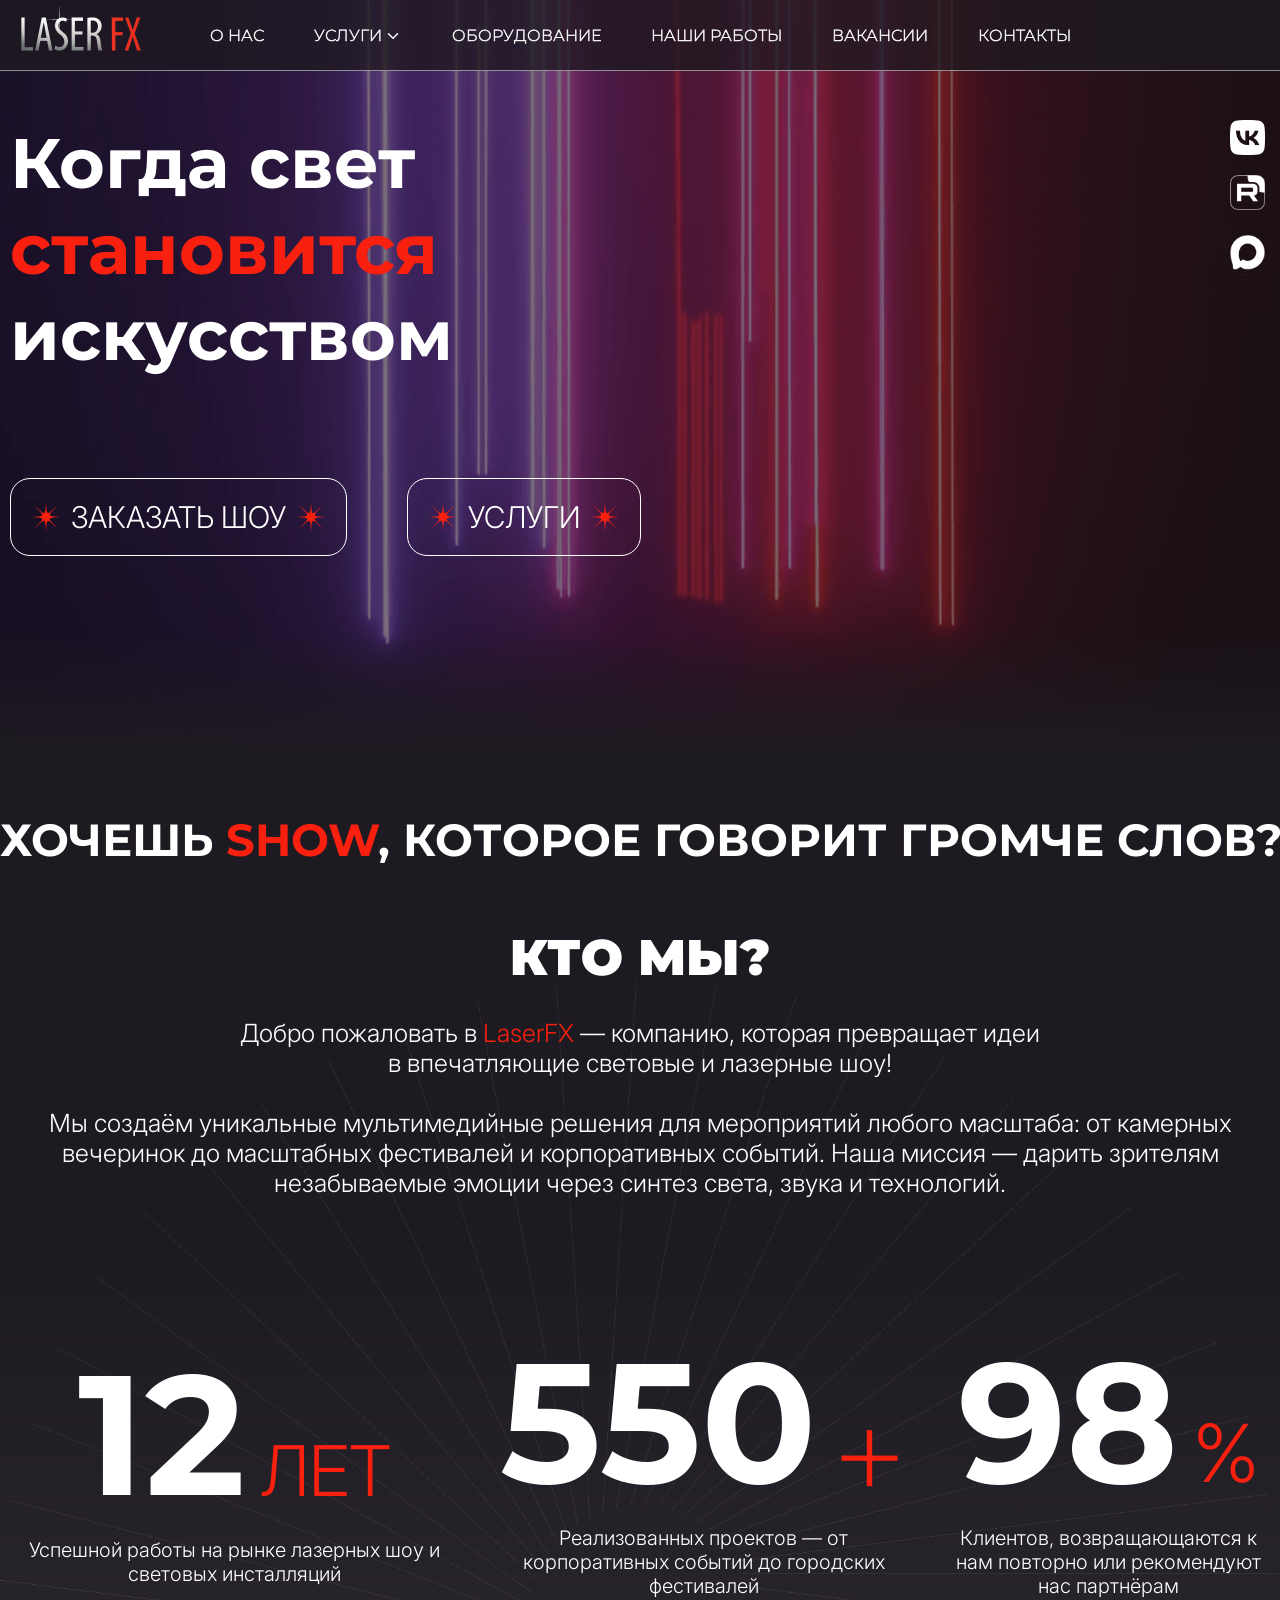
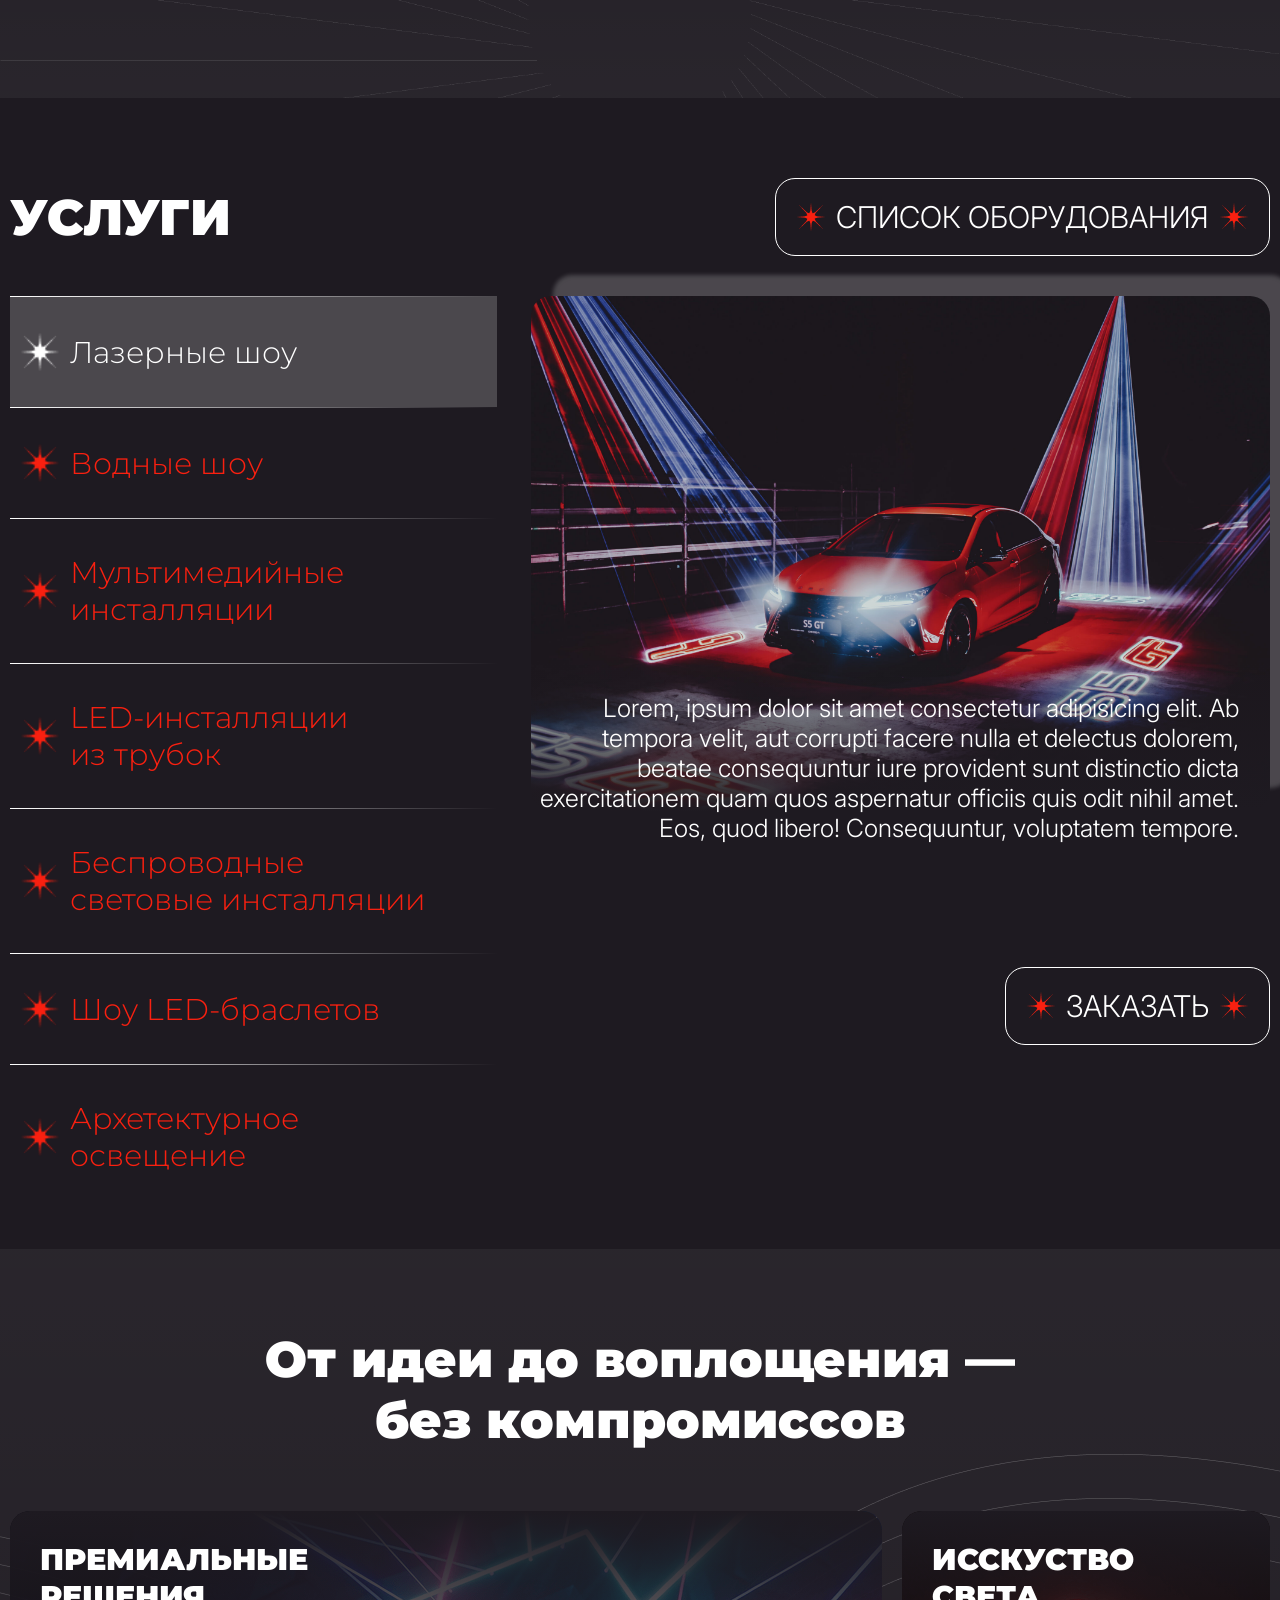
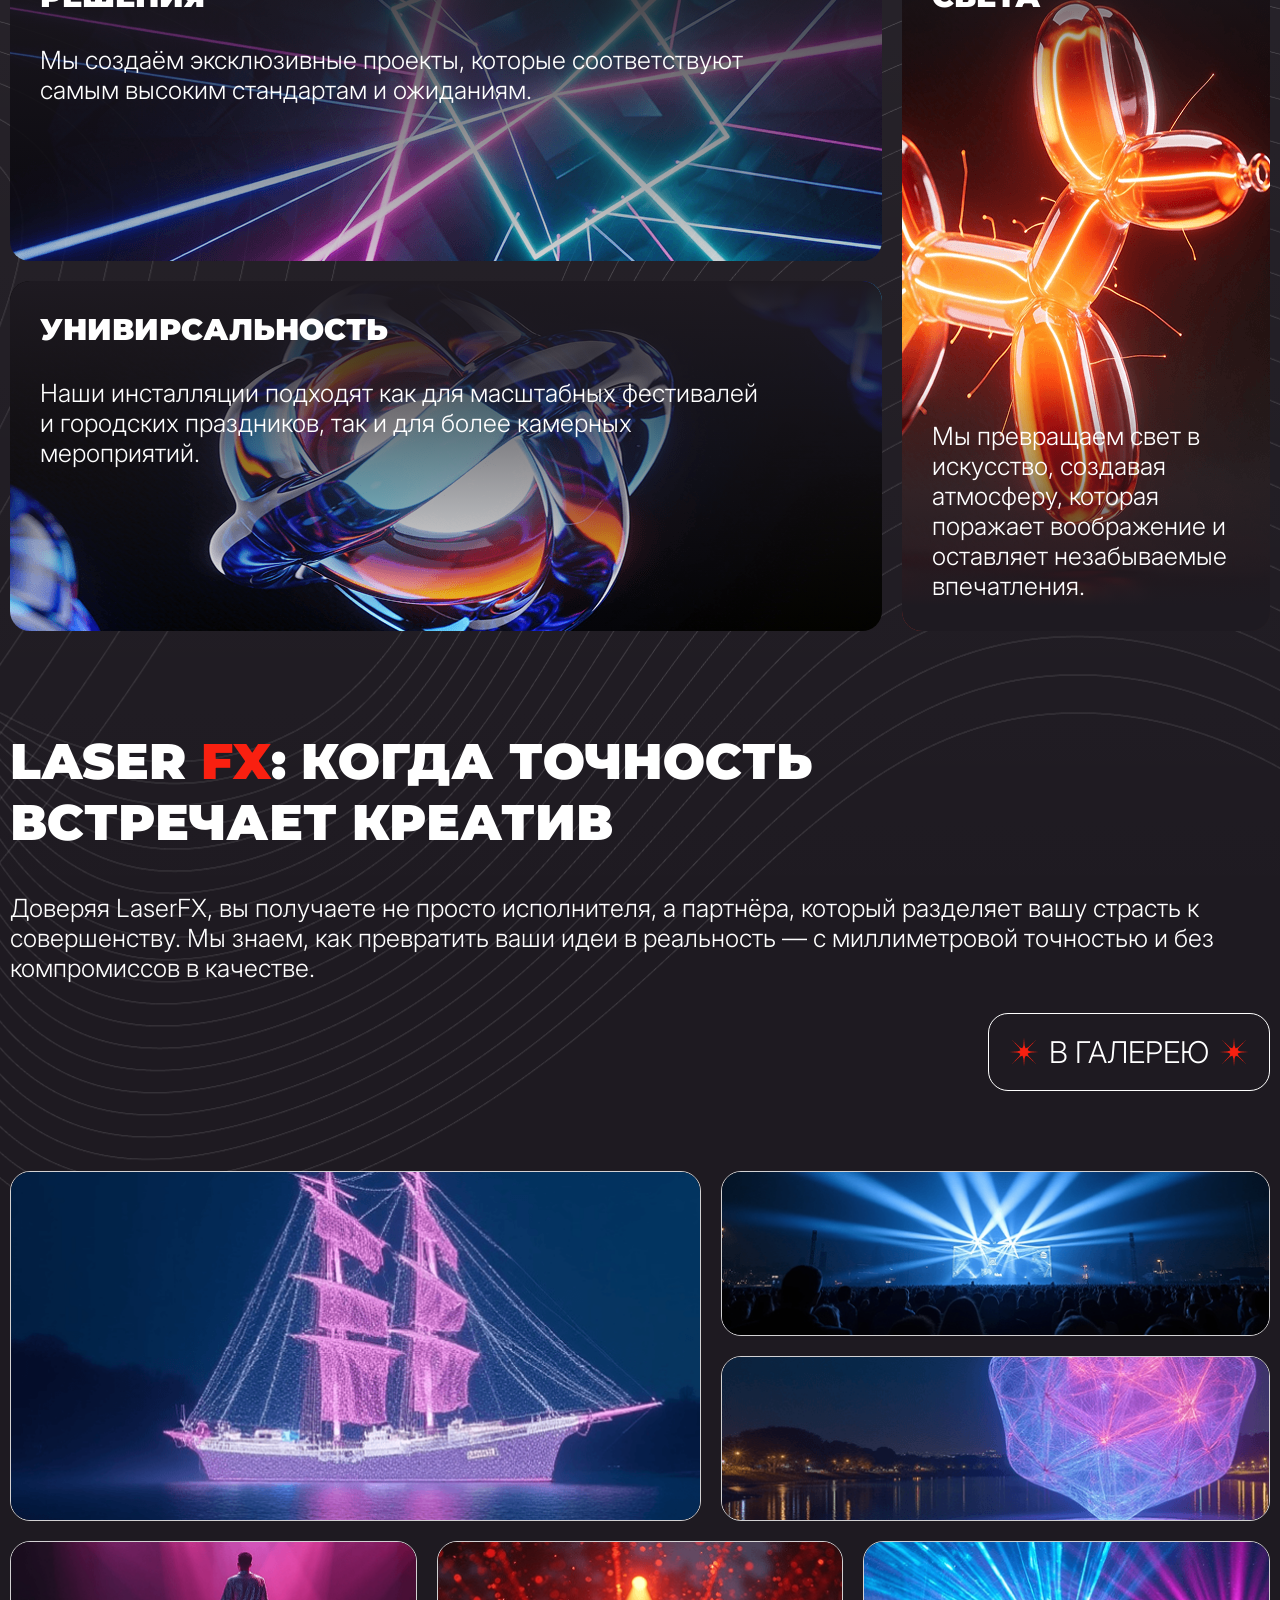
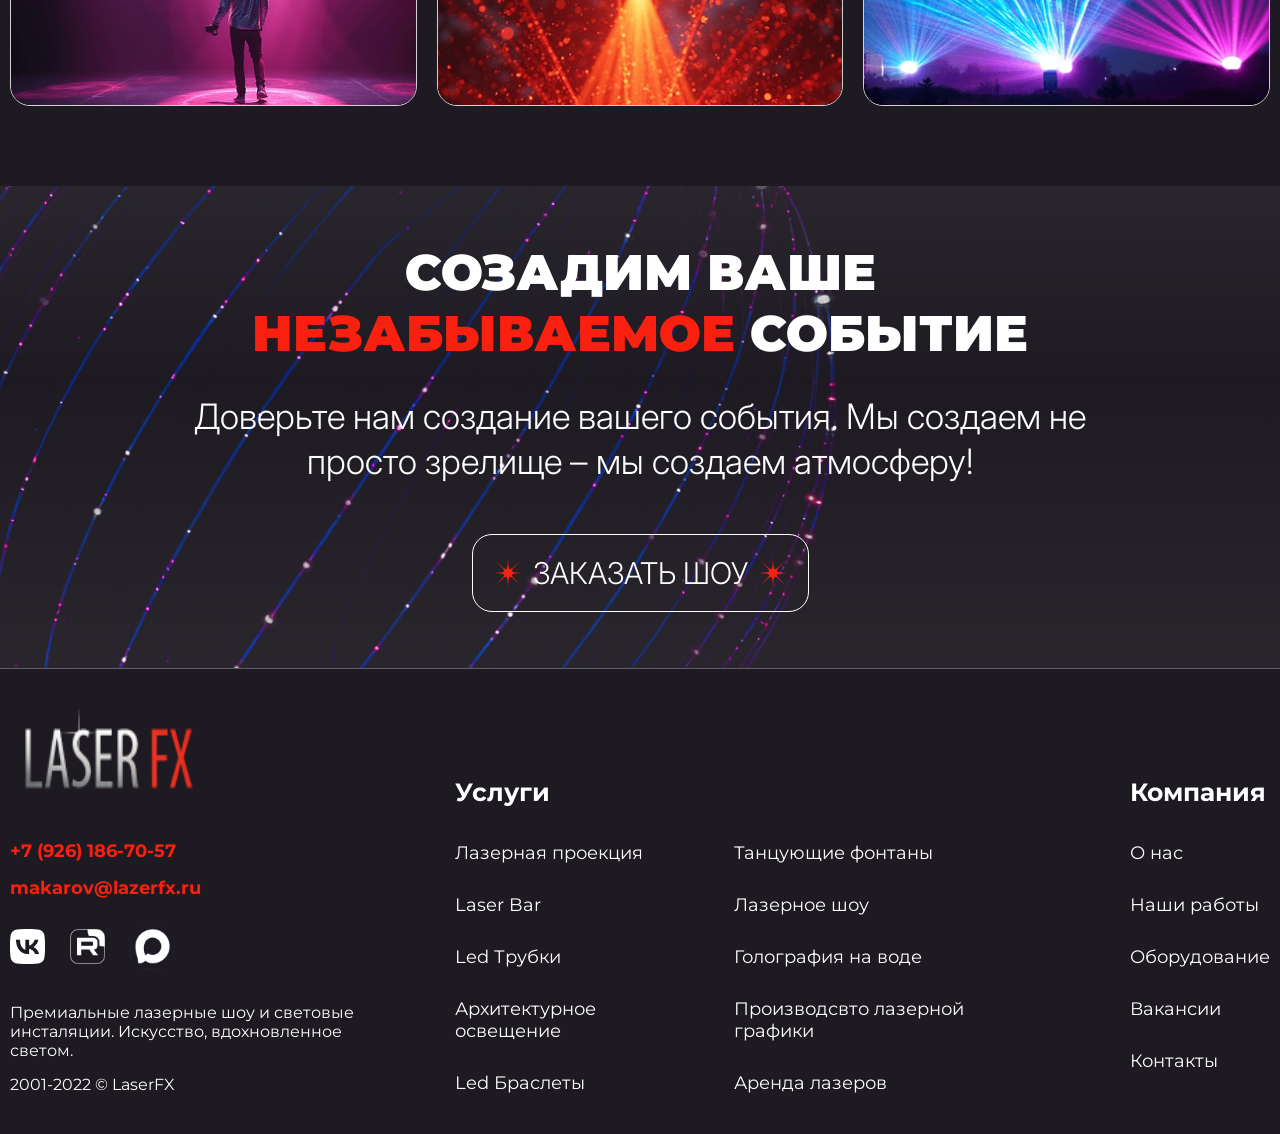
==== commit 07438f24: "pravkalar toplami qilindi" ====
--- a/index.html
+++ b/index.html
@@ -9,16 +9,16 @@
     <!-- 1. Preconnect to font domains early -->
     <link href="https://fonts.googleapis.com" rel="preconnect" />
     <link crossorigin="" href="https://fonts.gstatic.com" rel="preconnect" />
-    <!-- 2. Load Google Fonts (removed display=swap to prevent the FOUT/two-stage visual jump the client sees) -->
+    <!-- 2. Load Google Fonts -->
     <link
-        href="https://fonts.googleapis.com/css2?family=Inter:ital,opsz,wght@0,14..32,100..900;1,14..32,100..900&amp;family=Montserrat:ital,wght@0,100..900;1,100..900"
+        href="https://fonts.googleapis.com/css2?family=Inter:ital,opsz,wght@0,14..32,100..900;1,14..32,100..900&amp;family=Montserrat:ital,wght@0,100..900;1,100..900&amp;display=swap"
         rel="stylesheet" />
-    <!-- 3. Preload critical images -->
+    <!-- 3. Preload critical above-the-fold image -->
     <link as="image" href="assets/images/main-page_main-bg.png" rel="preload" fetchpriority="high" />
-    <link as="image" href="assets/images/logo.png" rel="preload" fetchpriority="high" />
-    <!-- 4. Preload and load main CSS -->
-    <link as="style" href="assets/styles/index.css" rel="preload" />
+
+    <!-- 4. Load main CSS -->
     <link href="assets/styles/index.css" rel="stylesheet" />
+
     <!-- 5. Initial background style to prevent white flash -->
     <style>
         body {
@@ -334,7 +334,7 @@
                         <div class="item active">
                             <div class="img-block">
                                 <img alt="services_img2.png" class="img" decoding="async" height="350" loading="lazy"
-                                    src="assets/images/services_img2.png" width="723" />
+                                    src="assets/images/services_img2.jpg" width="723" />
                                 <p class="img-text">Lorem, ipsum dolor sit amet consectetur adipisicing elit. Ab tempora
                                     velit, aut corrupti facere nulla et delectus dolorem, beatae consequuntur iure
                                     provident sunt distinctio dicta exercitationem quam quos aspernatur officiis quis
@@ -365,8 +365,8 @@
                         </div>
                         <div class="item">
                             <div class="img-block">
-                                <img alt="services_img1.png" class="img" decoding="async" height="515" loading="lazy"
-                                    src="assets/images/services_img1.png" width="750" />
+                                <img alt="services_img4.png" class="img" decoding="async" height="515" loading="lazy"
+                                    src="assets/images/services_img4.png" width="750" />
                                 <p class="img-text">Это современные декоративные и функциональные <br /> решения для
                                     оформления
                                     пространств <br /> без использования проводов. </p>
--- a/assets/styles/index.css
+++ b/assets/styles/index.css
@@ -75,7 +75,6 @@
 }
 
 .main-btn {
-  width: -moz-fit-content;
   width: fit-content;
   display: flex;
   padding: 20px;
@@ -108,7 +107,6 @@
 
 .main {
   min-height: 750px;
-  height: -moz-fit-content;
   height: fit-content;
   position: relative;
   padding-top: 120px;
@@ -341,9 +339,7 @@
 .marquee {
   margin-bottom: 58px;
   overflow: hidden;
-  -webkit-user-select: none;
-     -moz-user-select: none;
-          user-select: none;
+  user-select: none;
   display: flex;
 }
 .marquee .marquee__track {
@@ -352,7 +348,6 @@
   animation: marquee-scroll 50s linear infinite;
   white-space: nowrap;
   will-change: transform;
-  width: -moz-max-content;
   width: max-content;
 }
 .marquee .marquee__content {
@@ -479,8 +474,7 @@
 }
 .services .services__lists .item {
   border-top: 1px solid;
-  -o-border-image: linear-gradient(to right, #FFF 0%, rgba(255, 255, 255, 0) 100%) 1;
-     border-image: linear-gradient(to right, #FFF 0%, rgba(255, 255, 255, 0) 100%) 1;
+  border-image: linear-gradient(to right, #FFF 0%, rgba(255, 255, 255, 0) 100%) 1;
   padding: 35px 0 35px 10px;
   cursor: pointer;
   transition: all 0.3s ease;
@@ -551,8 +545,7 @@
   border-radius: 20px;
   background: #A44;
   box-shadow: 21px -22px 4px -1px rgba(255, 255, 255, 0.2);
-  -o-object-fit: cover;
-     object-fit: cover;
+  object-fit: cover;
 }
 .services .services__right .img-block .img-text {
   color: #FFF;
@@ -729,8 +722,7 @@
 .precision .block .item img {
   width: 100%;
   height: 100%;
-  -o-object-fit: cover;
-     object-fit: cover;
+  object-fit: cover;
   display: block;
 }
 .precision .block .item:nth-child(1) {
@@ -869,10 +861,12 @@
   color: #FFF;
   font-size: 18px;
   font-style: normal;
-  font-weight: 700;
+  font-weight: 400;
   line-height: normal;
   transition: all 0.3s ease;
 }
 .footer .footer-menu_block .footer-menu .menu-list .menu-link:hover {
   opacity: 0.3;
-}/*# sourceMappingURL=index.css.map */+}
+
+/*# sourceMappingURL=index.css.map */
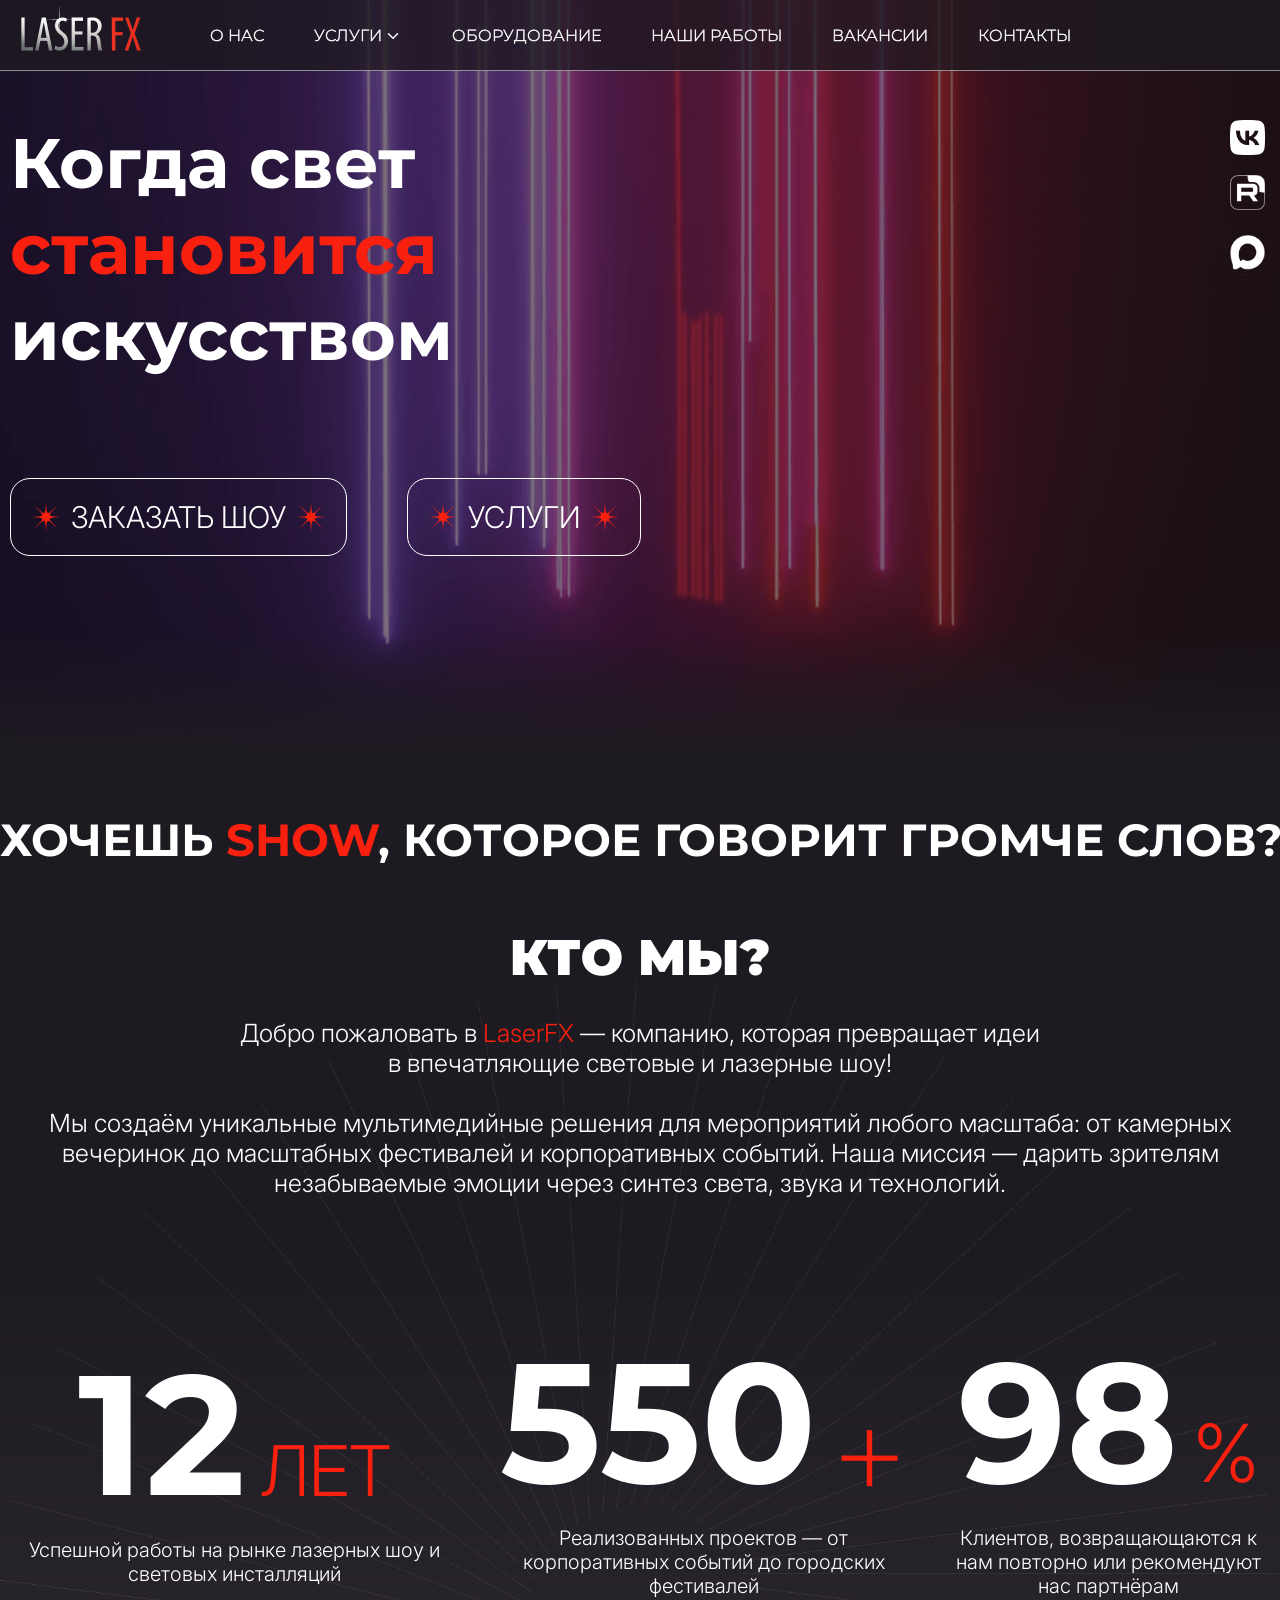
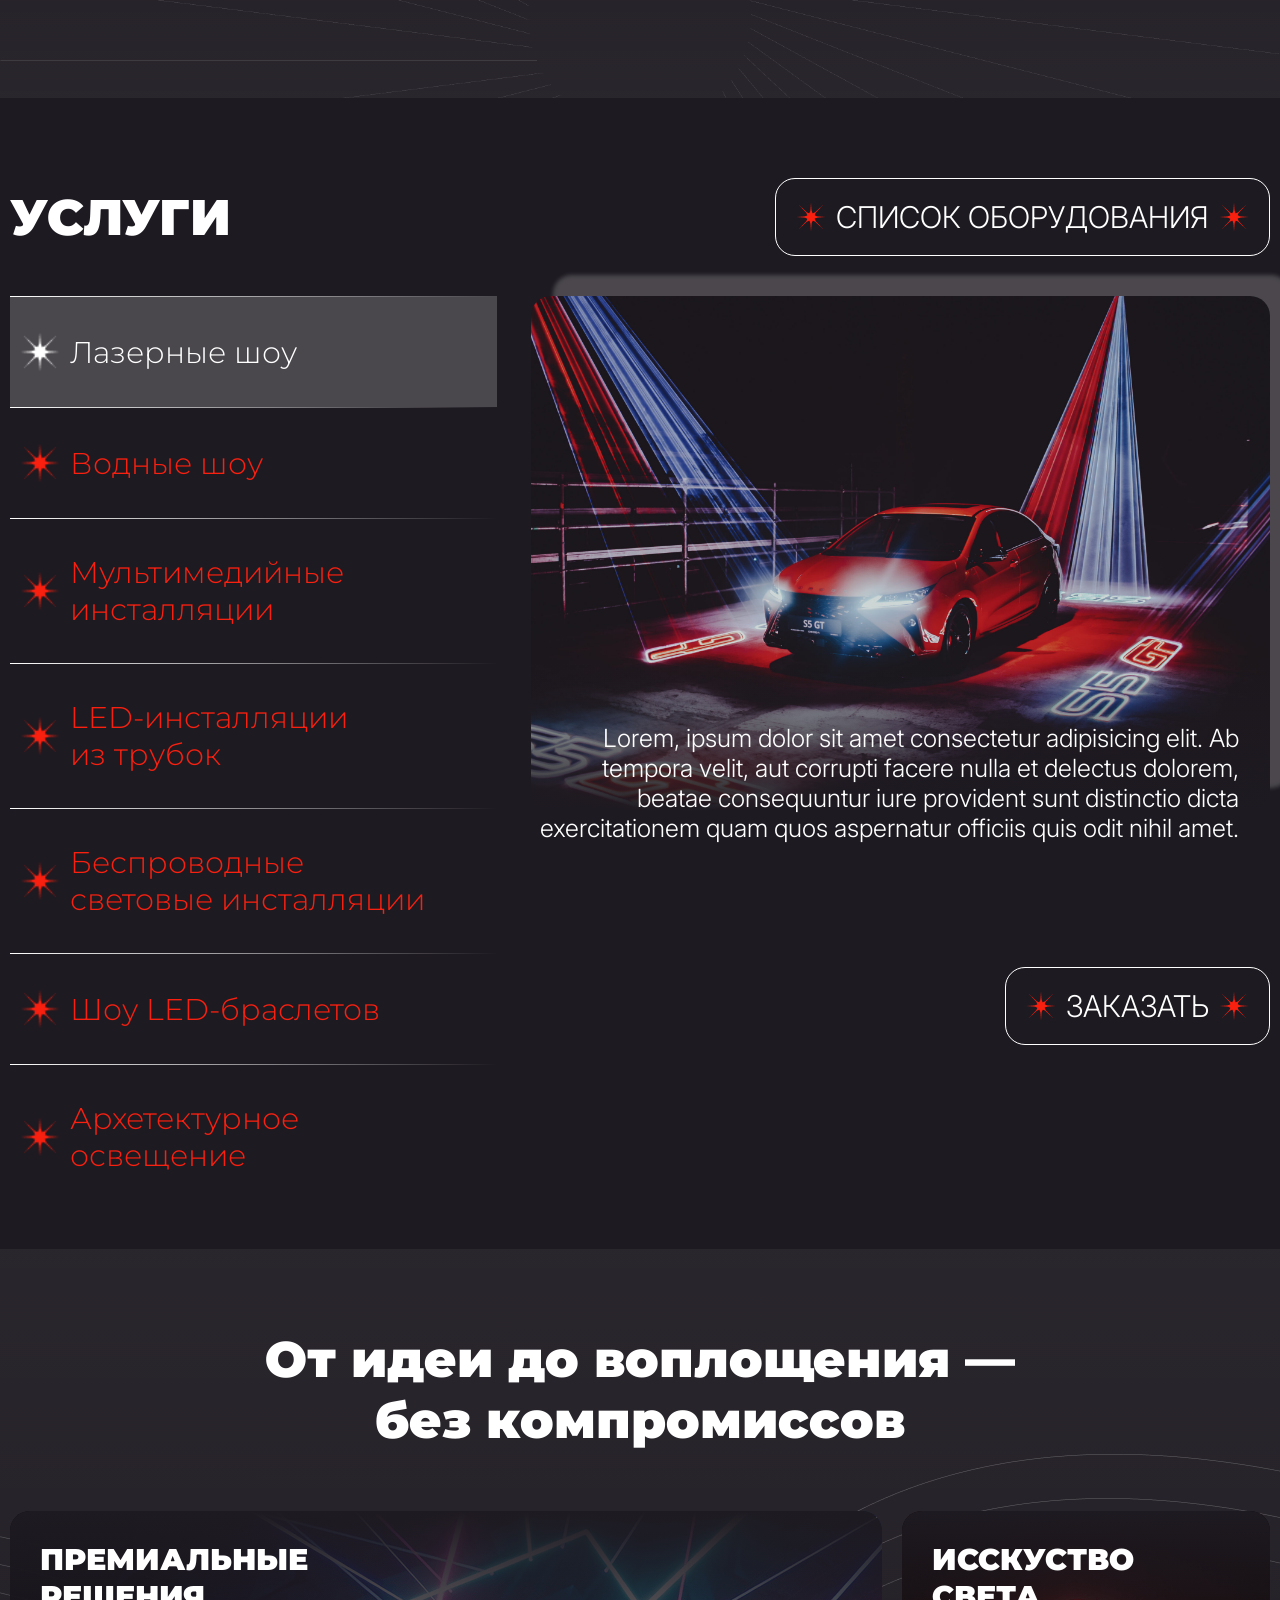
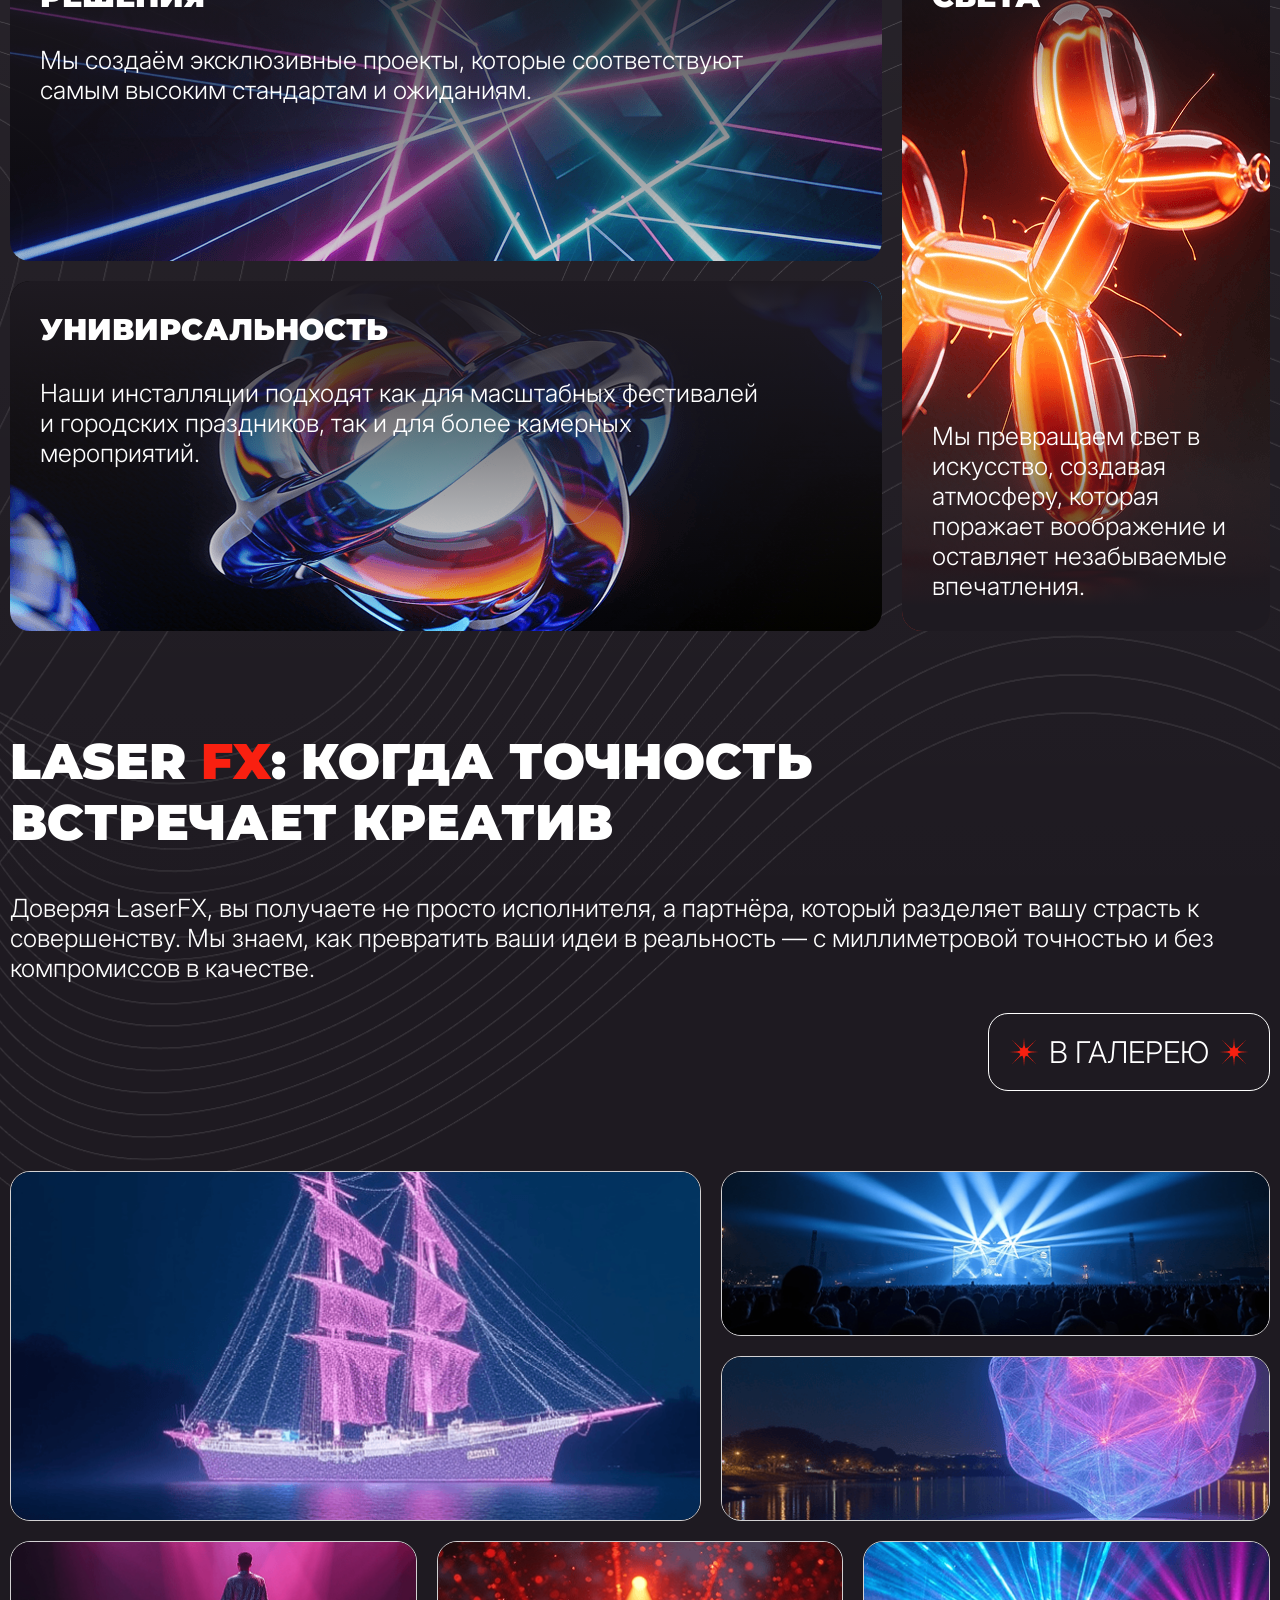
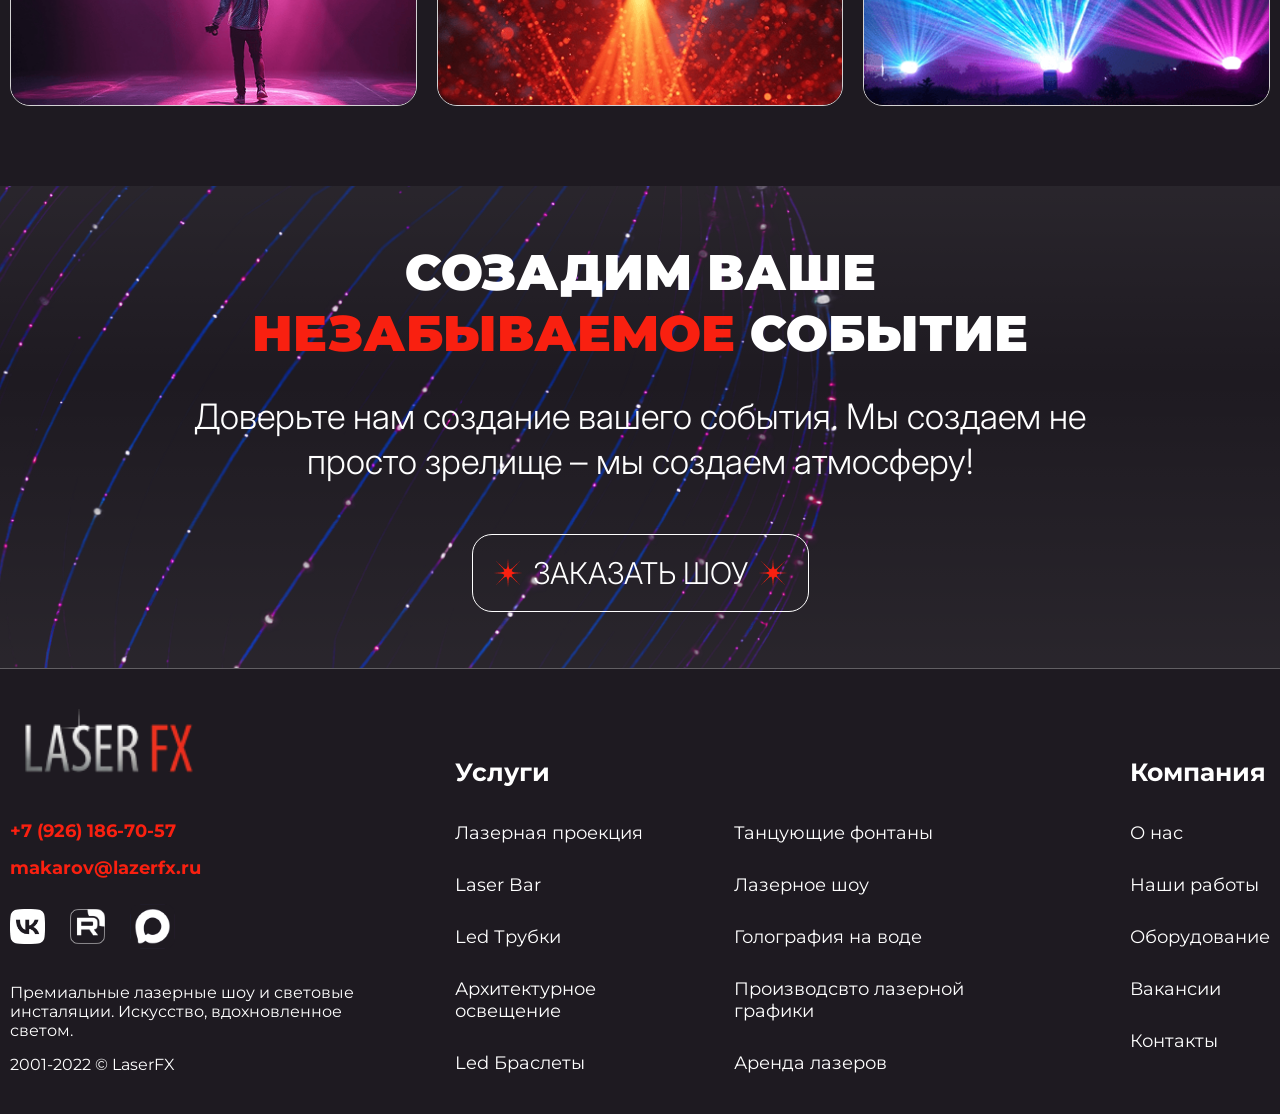
==== commit 7c889fa9: "logolarni uzunligi propersiyalari tuzatildi" ====
--- a/index.html
+++ b/index.html
@@ -338,7 +338,7 @@
                                 <p class="img-text">Lorem, ipsum dolor sit amet consectetur adipisicing elit. Ab tempora
                                     velit, aut corrupti facere nulla et delectus dolorem, beatae consequuntur iure
                                     provident sunt distinctio dicta exercitationem quam quos aspernatur officiis quis
-                                    odit nihil amet. Eos, quod libero! Consequuntur, voluptatem tempore.</p>
+                                    odit nihil amet. </p>
                             </div>
                             <a class="main-btn" href="#">
                                 <img alt="star-img.png" decoding="async" height="30" loading="eager"
--- a/assets/styles/index.css
+++ b/assets/styles/index.css
@@ -75,6 +75,7 @@
 }
 
 .main-btn {
+  width: -moz-fit-content;
   width: fit-content;
   display: flex;
   padding: 20px;
@@ -107,6 +108,7 @@
 
 .main {
   min-height: 750px;
+  height: -moz-fit-content;
   height: fit-content;
   position: relative;
   padding-top: 120px;
@@ -339,7 +341,9 @@
 .marquee {
   margin-bottom: 58px;
   overflow: hidden;
-  user-select: none;
+  -webkit-user-select: none;
+     -moz-user-select: none;
+          user-select: none;
   display: flex;
 }
 .marquee .marquee__track {
@@ -348,6 +352,7 @@
   animation: marquee-scroll 50s linear infinite;
   white-space: nowrap;
   will-change: transform;
+  width: -moz-max-content;
   width: max-content;
 }
 .marquee .marquee__content {
@@ -474,7 +479,8 @@
 }
 .services .services__lists .item {
   border-top: 1px solid;
-  border-image: linear-gradient(to right, #FFF 0%, rgba(255, 255, 255, 0) 100%) 1;
+  -o-border-image: linear-gradient(to right, #FFF 0%, rgba(255, 255, 255, 0) 100%) 1;
+     border-image: linear-gradient(to right, #FFF 0%, rgba(255, 255, 255, 0) 100%) 1;
   padding: 35px 0 35px 10px;
   cursor: pointer;
   transition: all 0.3s ease;
@@ -545,7 +551,8 @@
   border-radius: 20px;
   background: #A44;
   box-shadow: 21px -22px 4px -1px rgba(255, 255, 255, 0.2);
-  object-fit: cover;
+  -o-object-fit: cover;
+     object-fit: cover;
 }
 .services .services__right .img-block .img-text {
   color: #FFF;
@@ -722,7 +729,8 @@
 .precision .block .item img {
   width: 100%;
   height: 100%;
-  object-fit: cover;
+  -o-object-fit: cover;
+     object-fit: cover;
   display: block;
 }
 .precision .block .item:nth-child(1) {
@@ -784,7 +792,9 @@
 }
 .footer .contacts-block .logo {
   width: 195px;
-  aspect-ratio: 195/97;
+  height: auto;
+  -o-object-fit: contain;
+     object-fit: contain;
   margin-bottom: 30px;
 }
 .footer .contacts-block .items {
@@ -867,6 +877,4 @@
 }
 .footer .footer-menu_block .footer-menu .menu-list .menu-link:hover {
   opacity: 0.3;
-}
-
-/*# sourceMappingURL=index.css.map */
+}/*# sourceMappingURL=index.css.map */
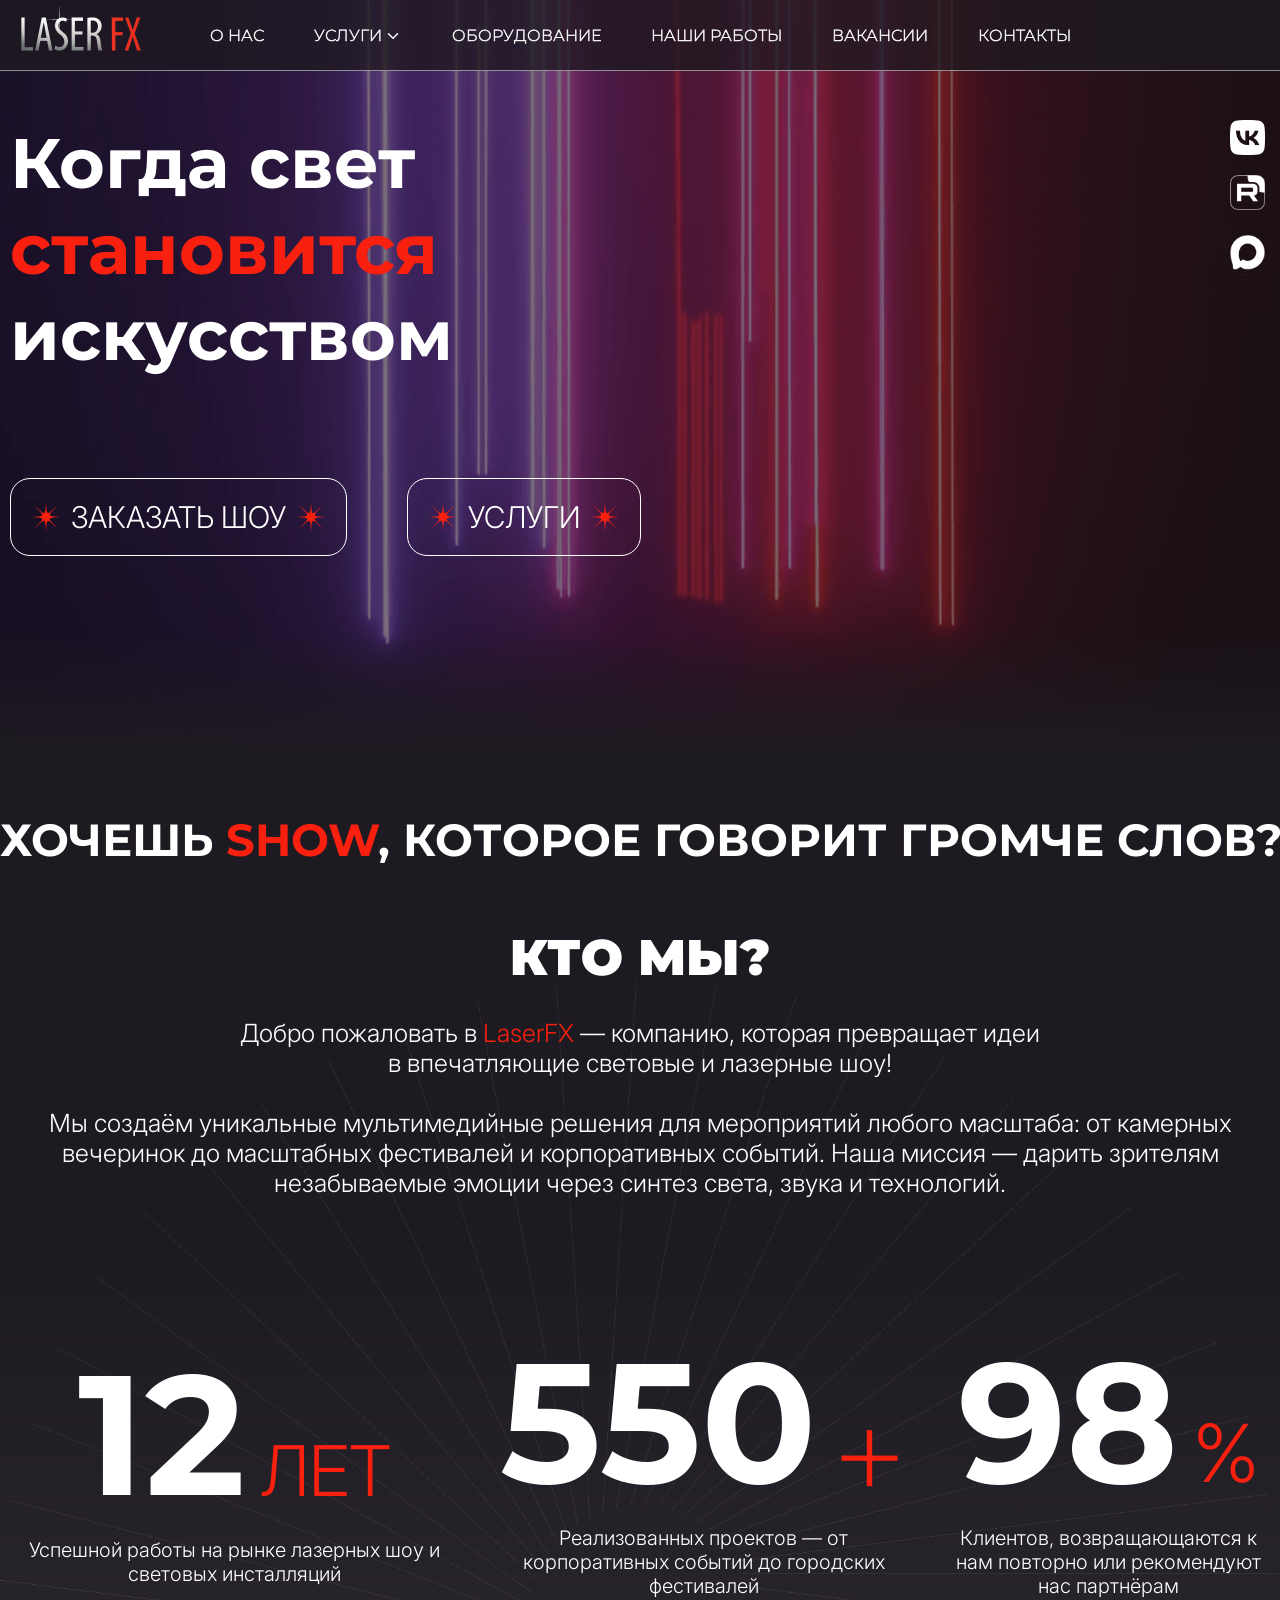
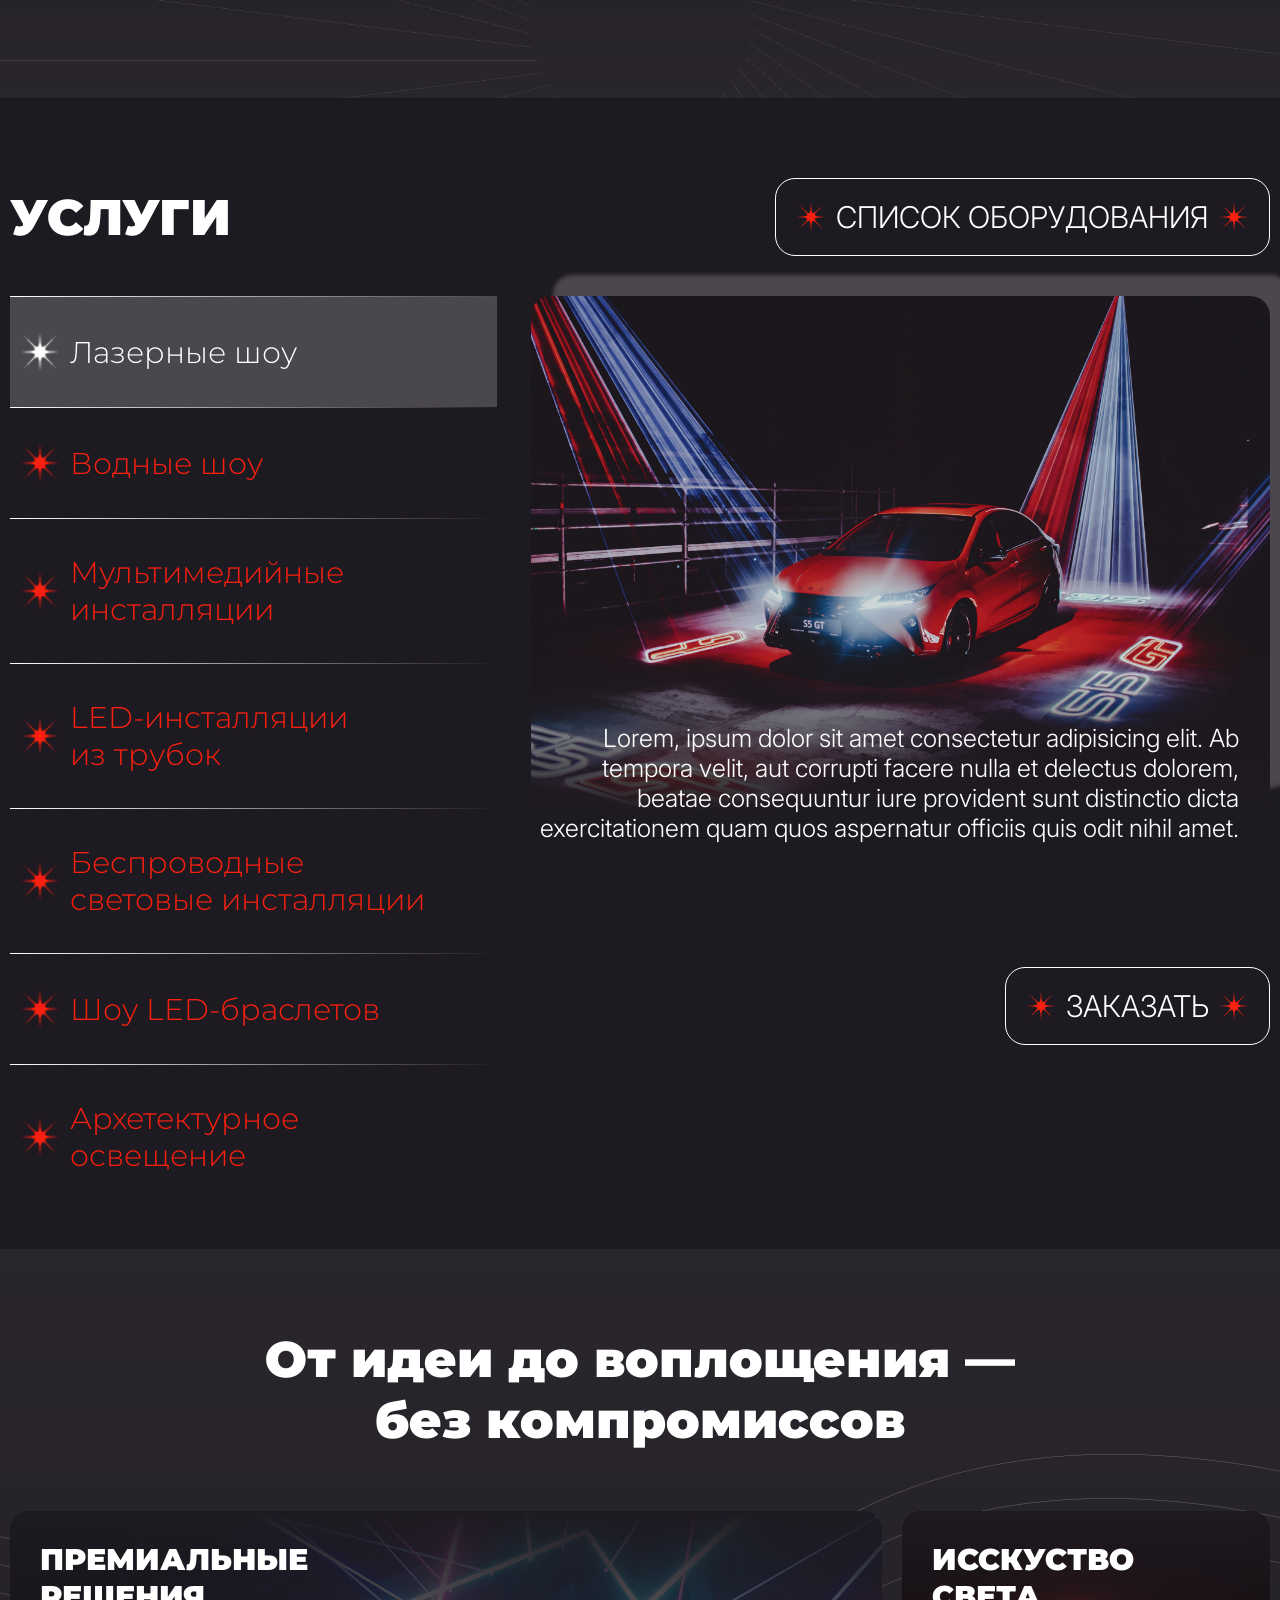
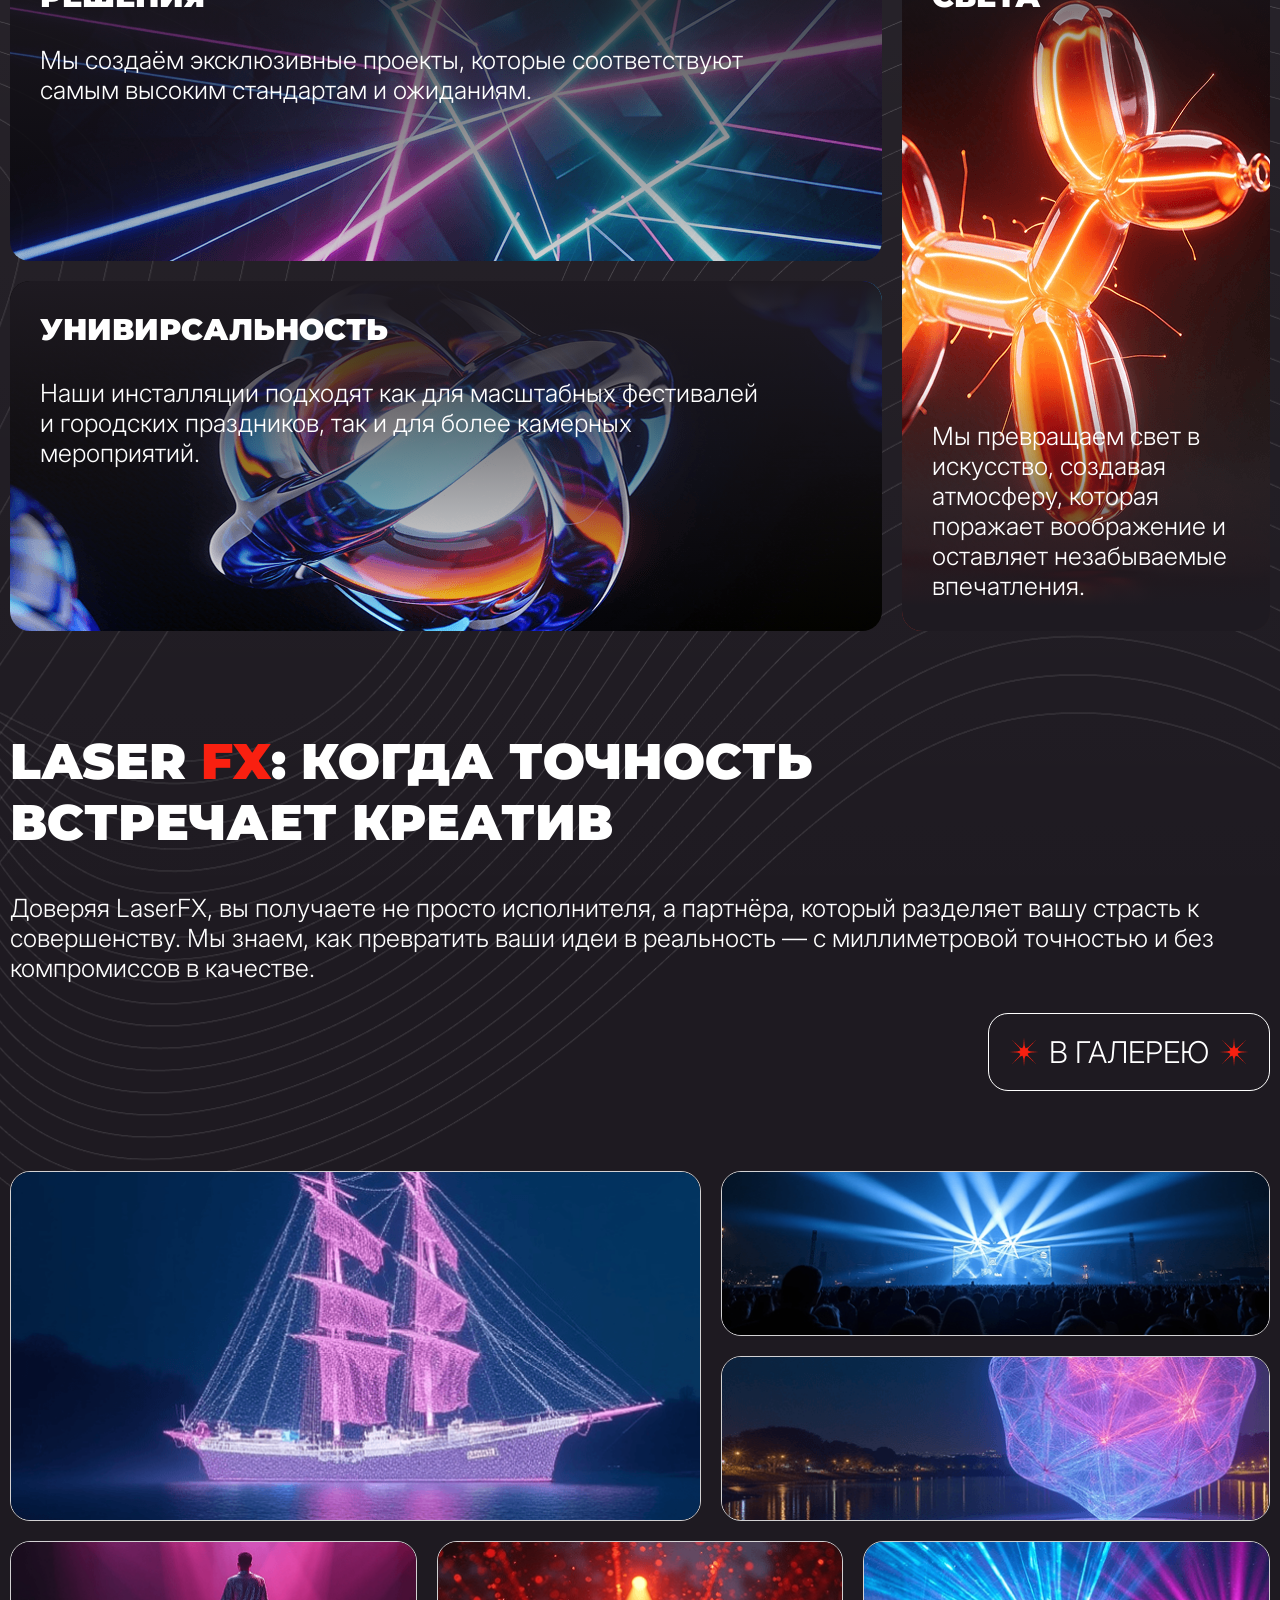
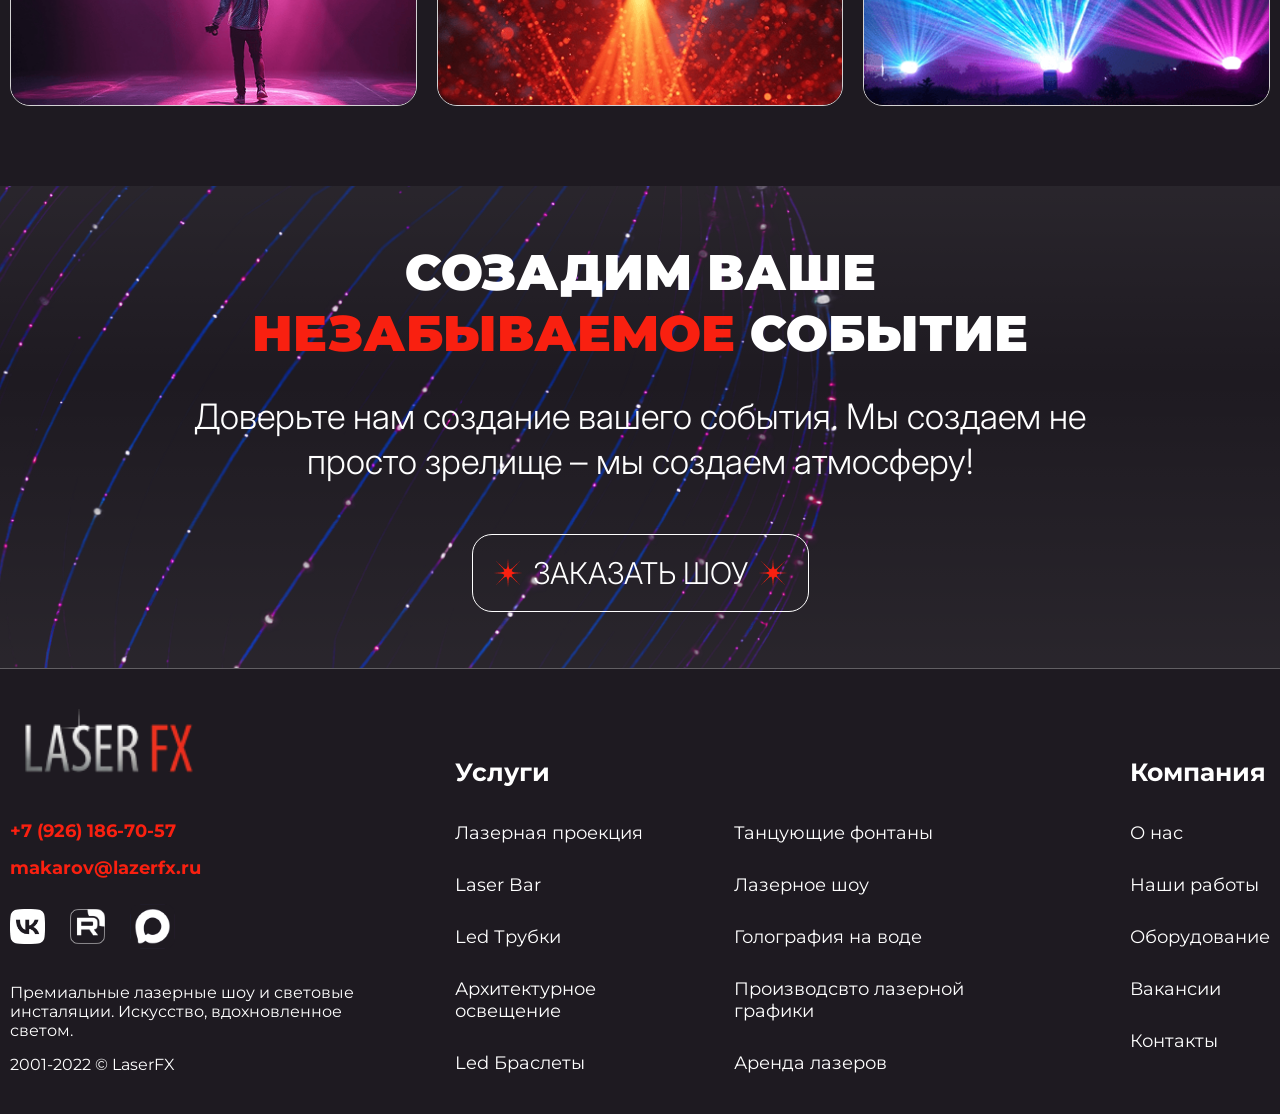
==== commit fc9b155d: "burger start" ====
--- a/index.html
+++ b/index.html
@@ -70,6 +70,11 @@
                                     </li>
                                 </ul>
                             </nav>
+                            <div class="burger-menu_btn">
+                                <img src="assets/images/burger-menu_btn.svg" alt="burger-menu_btn.svg" class="btn active"
+                                    decoding="async">
+                                <img src="assets/images/close-btn.svg" alt="close-btn.svg" class="btn" decoding="async">
+                            </div>
                         </div>
                     </div>
                 </div>
--- a/assets/styles/index.css
+++ b/assets/styles/index.css
@@ -188,15 +188,30 @@
   position: relative;
   min-height: 65px;
 }
+@media screen and (max-width: 1210px) {
+  .header .header_inner {
+    justify-content: end;
+  }
+}
 .header .header_inner nav {
   display: flex;
   align-items: center;
   gap: 98px;
+}
+@media screen and (max-width: 900px) {
+  .header .header_inner nav {
+    display: none;
+  }
 }
 .header .header_inner ul {
   display: inline-flex;
   align-items: center;
   gap: 50px;
+}
+@media screen and (max-width: 1024px) {
+  .header .header_inner ul {
+    gap: 25px;
+  }
 }
 .header .header_inner ul .menu-list {
   color: #FFF;
@@ -223,10 +238,34 @@
 .header .header_inner ul .menu-list:hover {
   opacity: 0.3;
 }
+@media screen and (max-width: 900px) {
+  .header .header_inner .burger-menu_btn {
+    display: block;
+  }
+}
+.header .header_inner .burger-menu_btn {
+  display: none;
+}
+@media screen and (max-width: 900px) {
+  .header .header_inner .burger-menu_btn {
+    display: block;
+  }
+  .header .header_inner .burger-menu_btn .btn {
+    display: none;
+  }
+  .header .header_inner .burger-menu_btn .btn.active {
+    display: block;
+  }
+}
 .header .logo {
   position: absolute;
   left: 0;
   width: 140px;
+}
+@media screen and (max-width: 480px) {
+  .header .logo {
+    width: 113px;
+  }
 }
 .header .logo img {
   width: 100%;
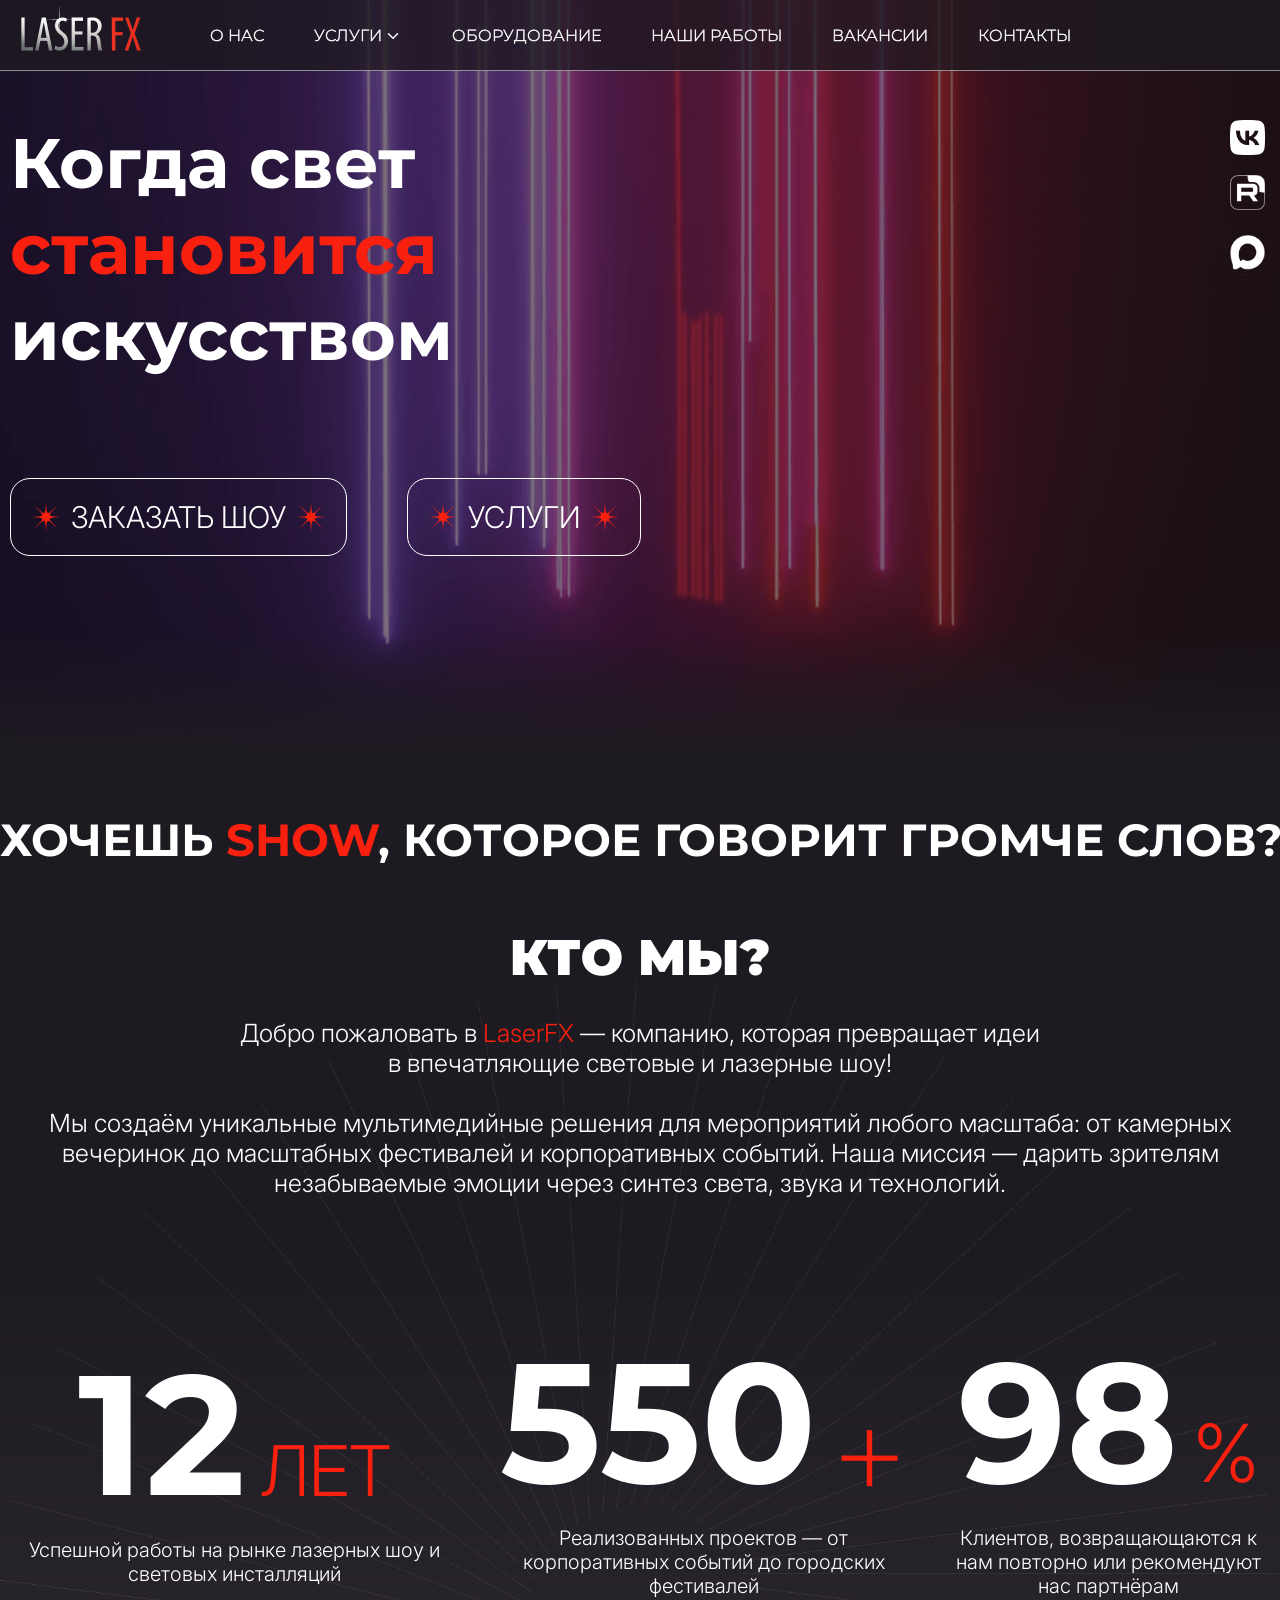
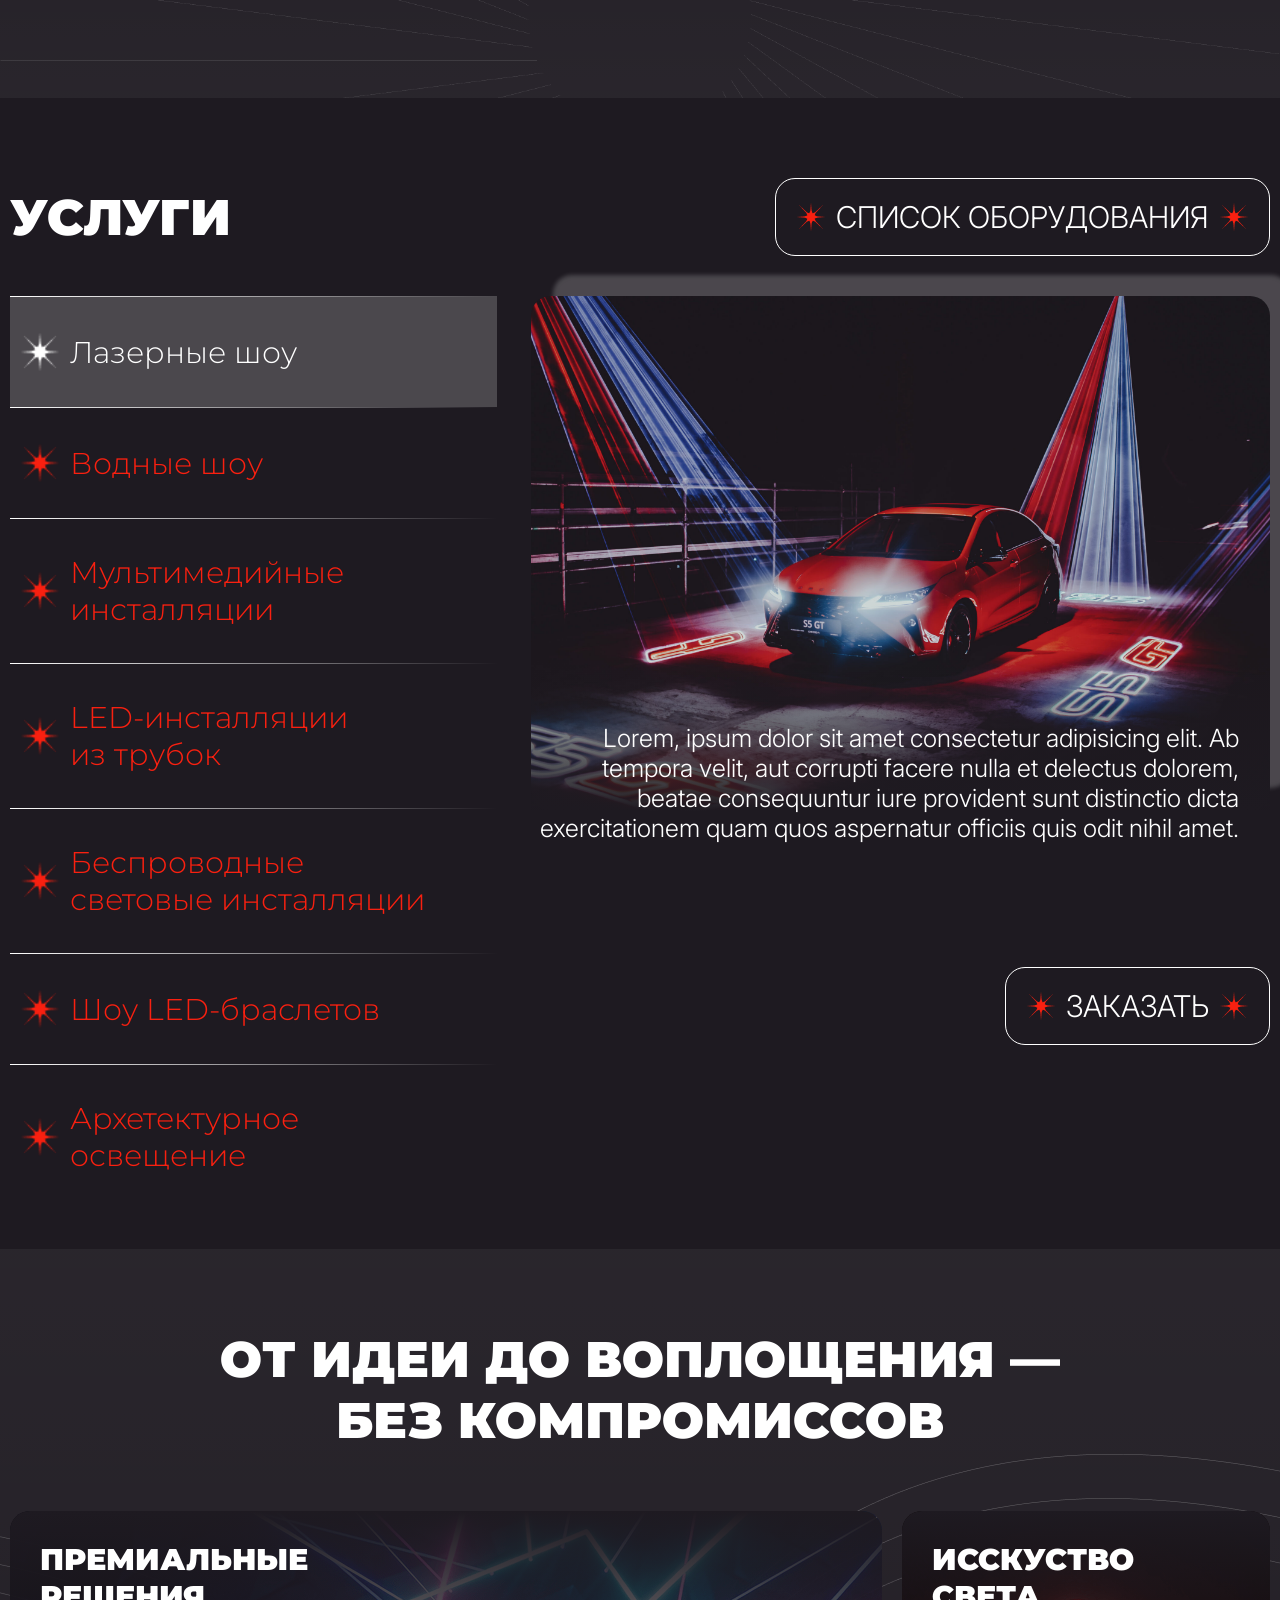
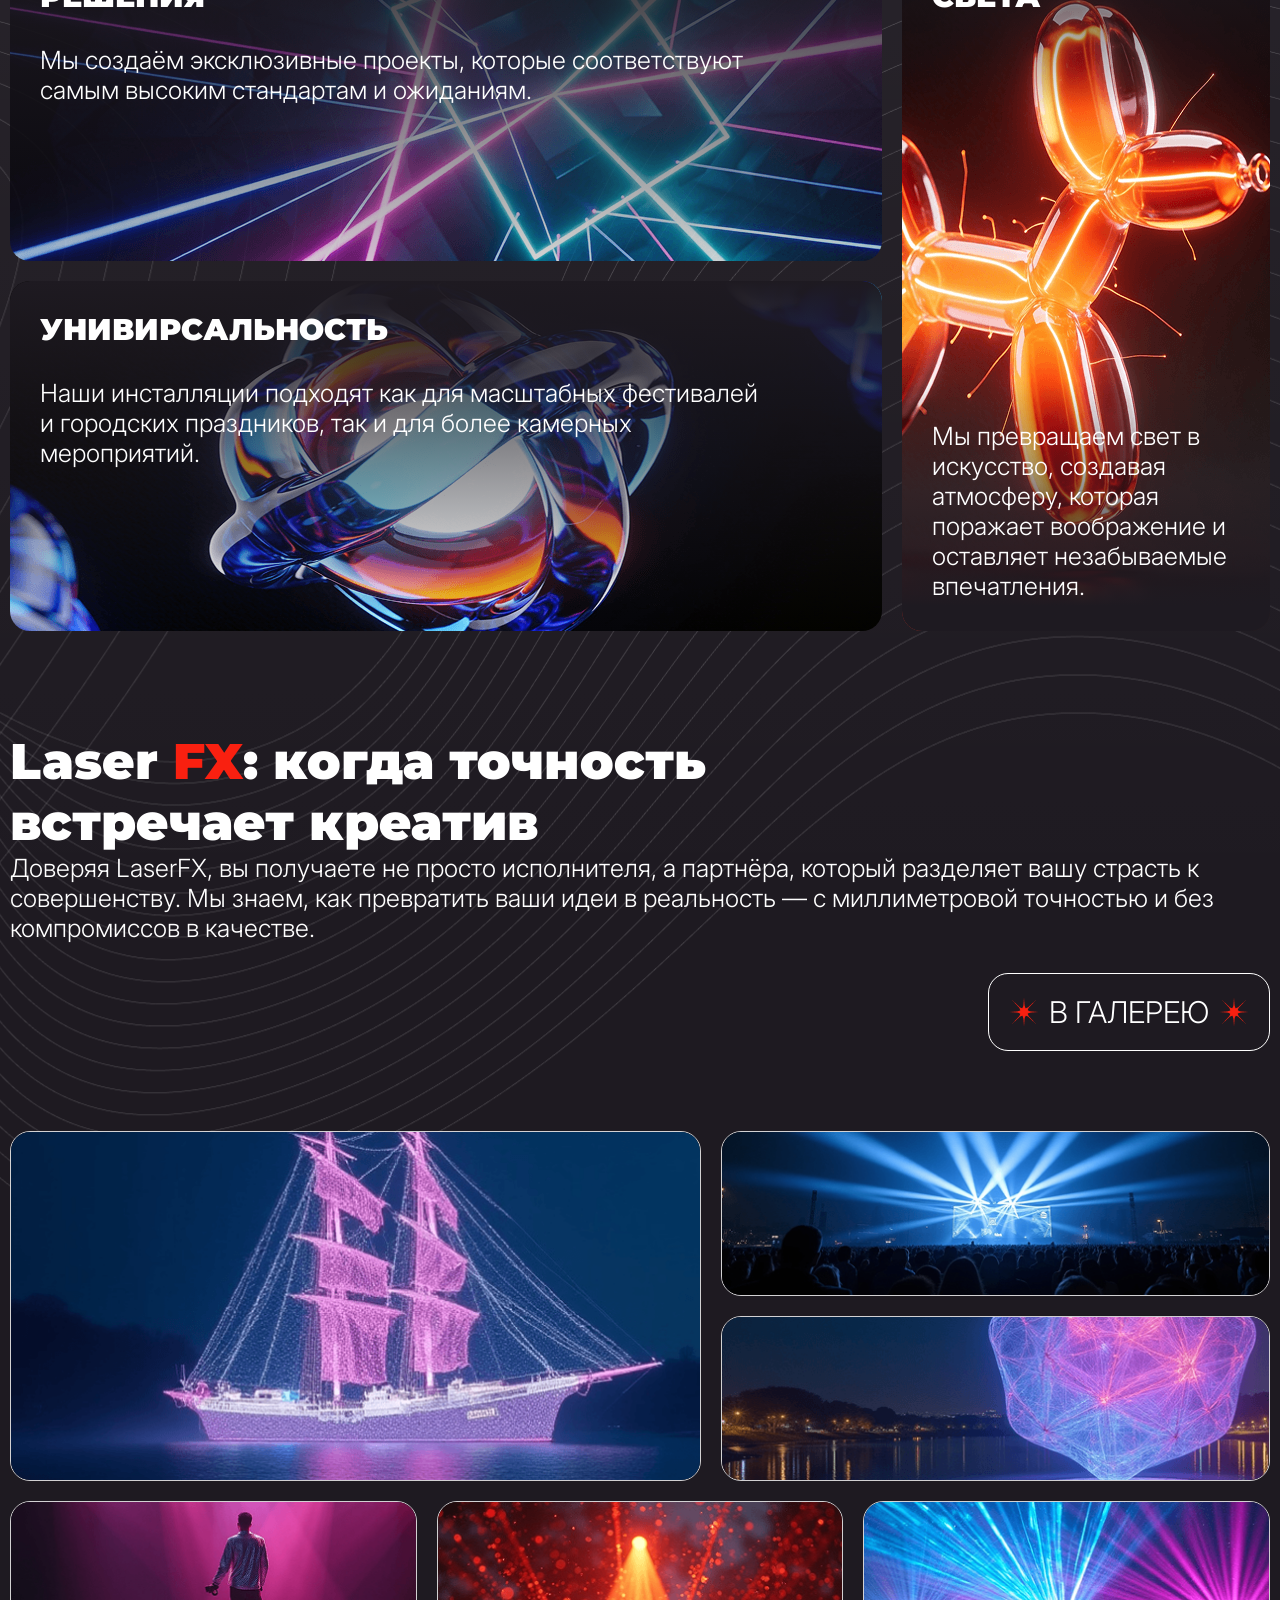
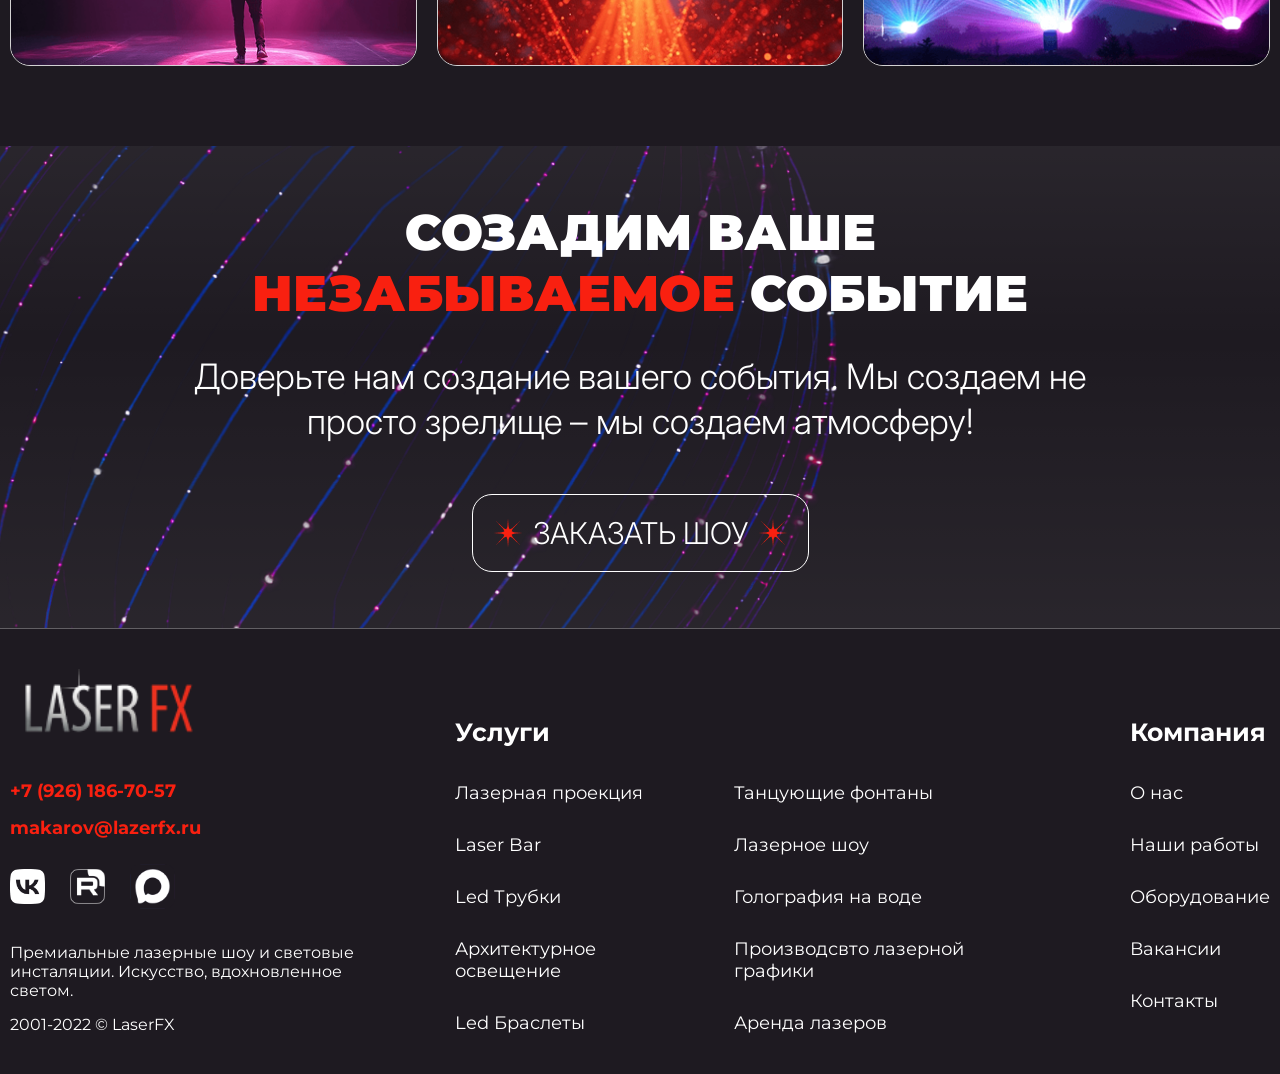
==== commit 76f2cd32: "upper case" ====
--- a/index.html
+++ b/index.html
@@ -505,7 +505,7 @@
                         <img alt="star-img.png" decoding="async" height="30" loading="lazy"
                             src="assets/images/star-img.png" width="30" />
                     </a>
-                    <div class="block">
+                    <div class="precision_block">
                         <div class="item">
                             <img alt="precision_img1.png" decoding="async" height="350" loading="lazy"
                                 src="assets/images/precision_img1.png" width="723" />
--- a/assets/styles/index.css
+++ b/assets/styles/index.css
@@ -91,12 +91,22 @@
   font-weight: 300;
   line-height: normal;
   transition: all 0.3s ease;
+  text-transform: uppercase;
   cursor: pointer;
 }
 .main-btn:hover {
   border-radius: 20px;
   border: 1px solid rgba(255, 255, 255, 0.6);
   color: rgba(255, 255, 255, 0.6);
+}
+
+.service-page_section-title {
+  color: #FFF;
+  font-size: 45px;
+  font-style: normal;
+  font-weight: 700;
+  line-height: normal;
+  text-transform: uppercase;
 }
 
 .container {
@@ -637,6 +647,7 @@
 .realization .section-title {
   text-align: center;
   margin-bottom: 60px;
+  text-transform: uppercase;
 }
 .realization .blocks {
   display: flex;
@@ -741,7 +752,7 @@
   z-index: 1;
 }
 
-.precision .section-title {
+.precision .service-page_section-title {
   margin-bottom: 40px;
   text-transform: uppercase;
 }
@@ -752,12 +763,13 @@
   margin-left: auto;
   margin-bottom: 80px;
 }
-.precision .block {
+
+.precision_block {
   display: grid;
   grid-template-columns: repeat(9, 1fr);
   gap: 20px;
 }
-.precision .block .item {
+.precision_block .item {
   border-radius: 20px;
   border: 1px solid rgba(255, 255, 255, 0.8);
   overflow: hidden;
@@ -765,19 +777,19 @@
   height: 165px;
   grid-column: span 3;
 }
-.precision .block .item img {
+.precision_block .item img {
   width: 100%;
   height: 100%;
   -o-object-fit: cover;
      object-fit: cover;
   display: block;
 }
-.precision .block .item:nth-child(1) {
+.precision_block .item:nth-child(1) {
   grid-column: span 5;
   grid-row: span 2;
   height: 350px;
 }
-.precision .block .item:nth-child(2), .precision .block .item:nth-child(3) {
+.precision_block .item:nth-child(2), .precision_block .item:nth-child(3) {
   grid-column: span 4;
 }
 
@@ -916,4 +928,102 @@
 }
 .footer .footer-menu_block .footer-menu .menu-list .menu-link:hover {
   opacity: 0.3;
+}
+
+.services-page .main {
+  padding-top: 90px;
+}
+.services-page .breadcrumb {
+  display: inline-flex;
+  align-items: center;
+  gap: 10px;
+  margin-bottom: 50px;
+}
+.services-page .breadcrumb .item {
+  color: #FFF;
+  leading-trim: both;
+  text-edge: cap;
+  -webkit-text-stroke-width: 0.5px;
+  -webkit-text-stroke-color: #FFF;
+  font-size: 14px;
+  font-style: normal;
+  font-weight: 300;
+  line-height: normal;
+  transition: all 0.3s ease;
+  opacity: 0.5;
+}
+.services-page .breadcrumb .item:hover {
+  opacity: 0.8;
+}
+.services-page .breadcrumb .item.now {
+  opacity: 0.8;
+}
+.services-page .breadcrumb .line {
+  opacity: 0.5;
+  background: #FFF;
+  width: 30px;
+  height: 0.5px;
+}
+.services-page .hero-section_inner {
+  display: block;
+}
+.services-page .hero-section .main-title {
+  margin-bottom: 25px;
+}
+.services-page .hero-section .section-description {
+  margin-bottom: 100px;
+}
+.services-page .hero-section .btns .main-btn {
+  margin-left: auto;
+}
+.services-page .bg-sections2 {
+  padding: 80px 0;
+  position: relative;
+}
+.services-page .bg-sections2::after {
+  content: "";
+  width: 100%;
+  height: 552px;
+  background: linear-gradient(0deg, rgba(30, 26, 33, 0) 40%, rgba(30, 26, 33, 0) 40%, rgba(255, 255, 255, 0.05) 100%);
+  position: absolute;
+  top: 0;
+  left: 0;
+  z-index: -1;
+}
+.services-page .service-about {
+  margin-bottom: 80px;
+}
+.services-page .service-about .service-page_section-title {
+  margin-bottom: 40px;
+}
+.services-page .service-about .section-description {
+  margin-bottom: 40px;
+}
+.services-page .service-about .video-block {
+  width: 100%;
+  height: 550px;
+  border-radius: 20px;
+  border: 1px solid rgba(255, 255, 255, 0.8);
+  background-image: url(../images/service-about_video-block-img.png);
+  background-position: center;
+  background-repeat: no-repeat;
+  background-size: cover;
+  display: flex;
+  align-items: center;
+  justify-content: center;
+}
+.services-page .service-about .video-block .player-btn {
+  cursor: pointer;
+  border-radius: 100px;
+  border: 1px solid #4D4D4D;
+  background: rgba(255, 255, 255, 0.8);
+  padding: 25px 25px 25px 30px;
+  display: flex;
+  flex-direction: column;
+  align-items: center;
+  justify-content: center;
+  transition: all 0.3s ease;
+}
+.services-page .service-about .video-block .player-btn:hover {
+  opacity: 0.8;
 }/*# sourceMappingURL=index.css.map */
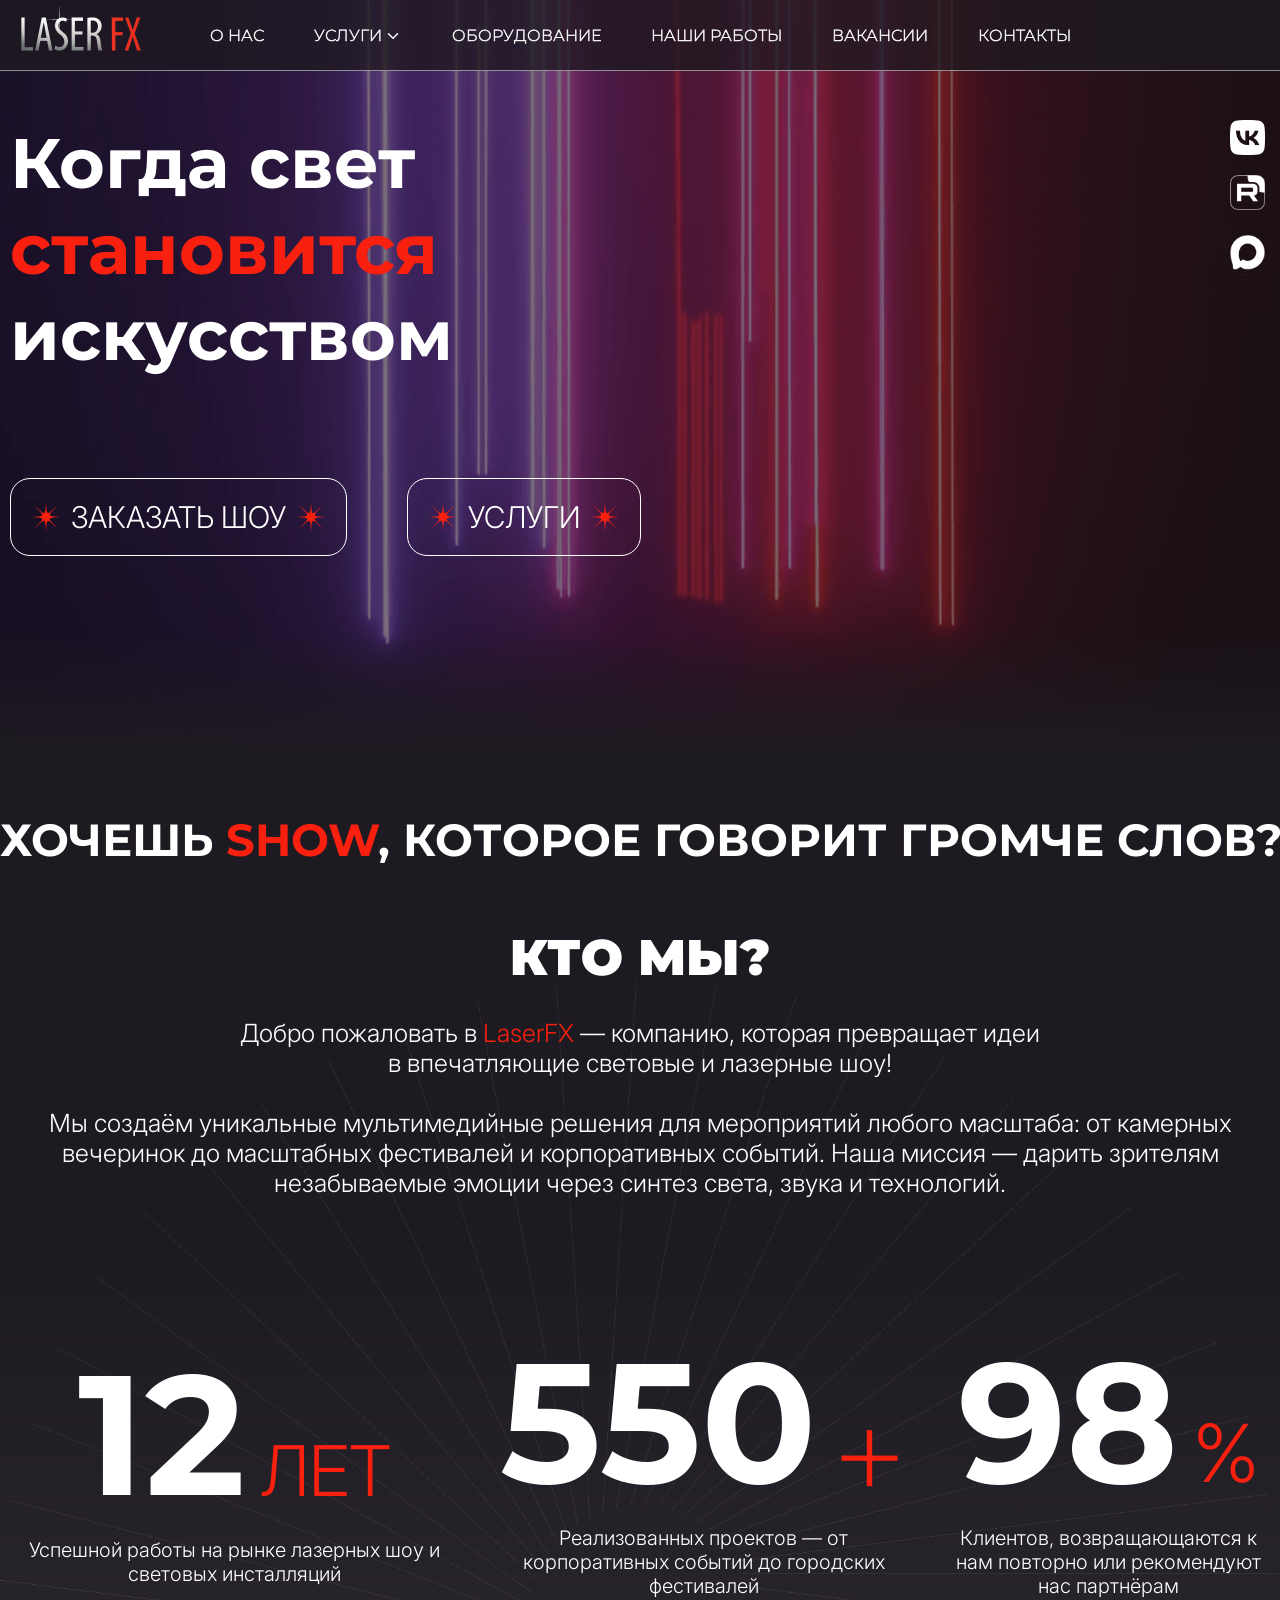
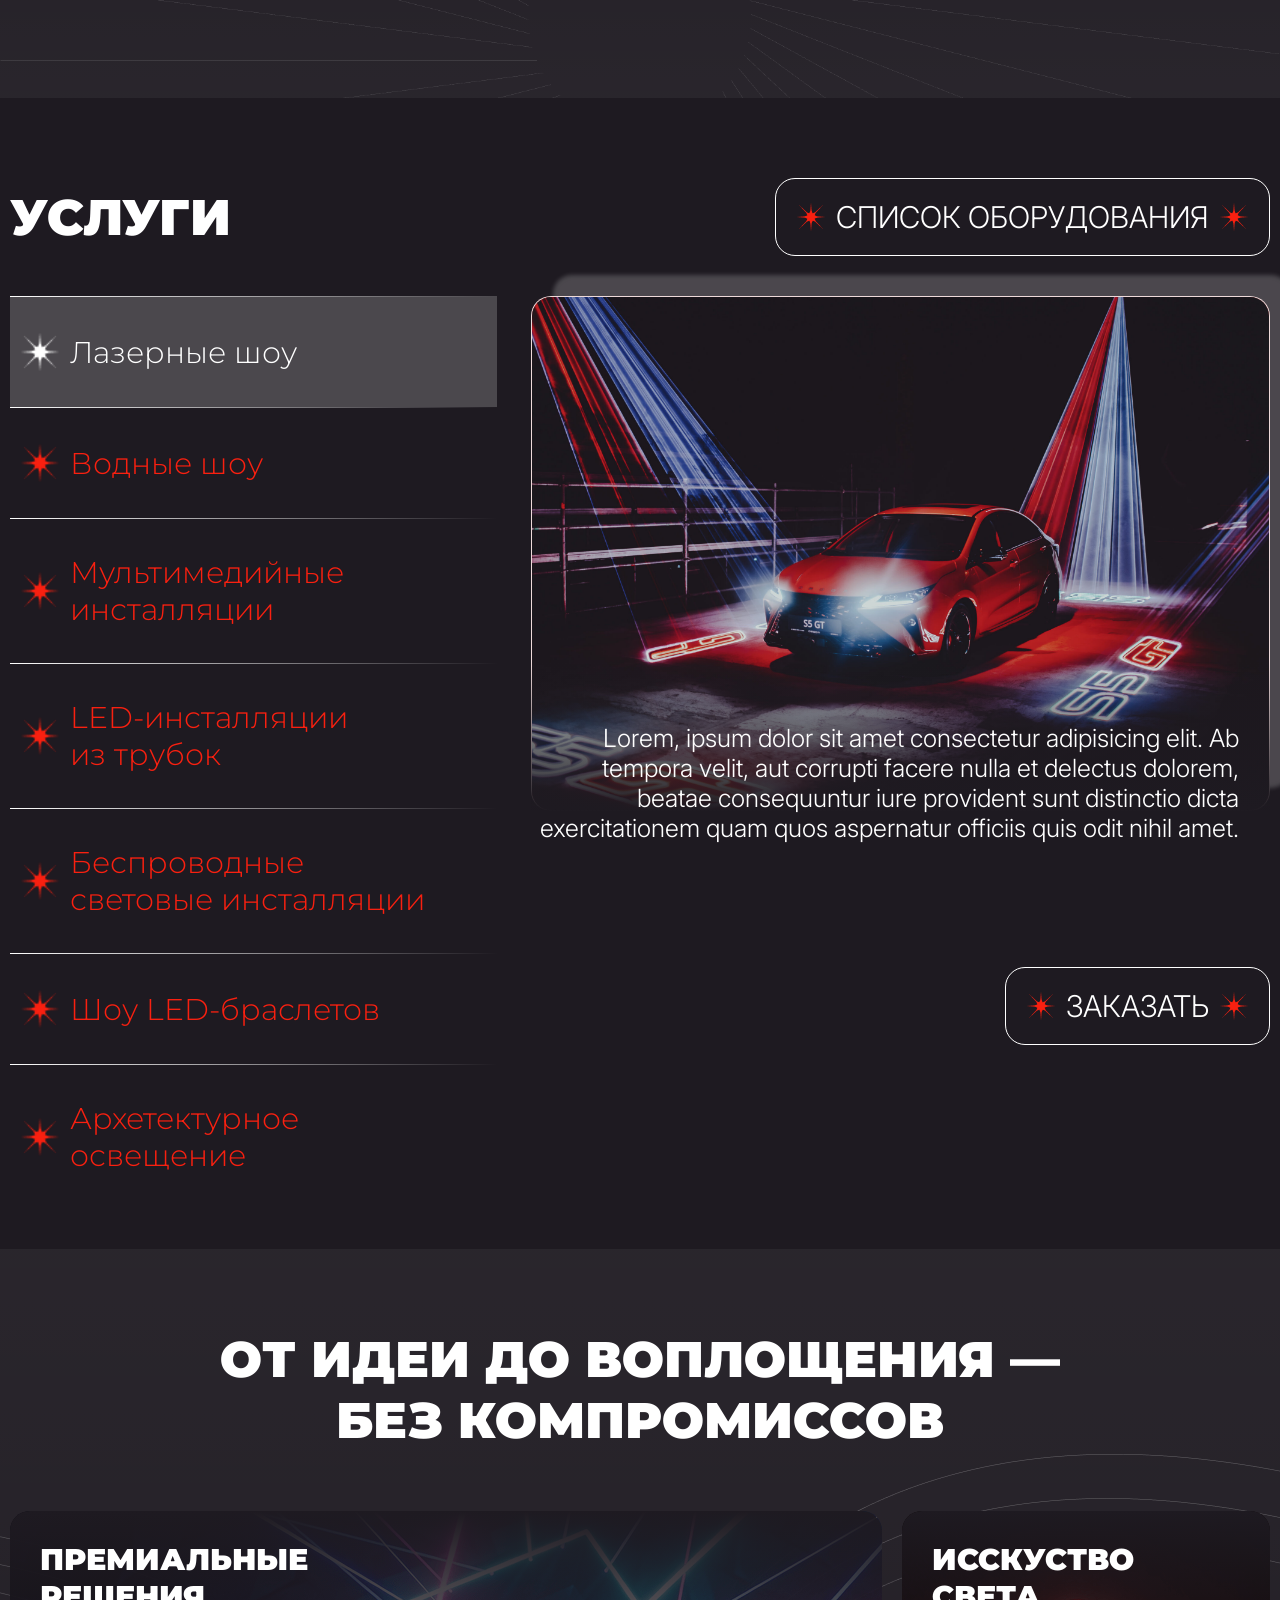
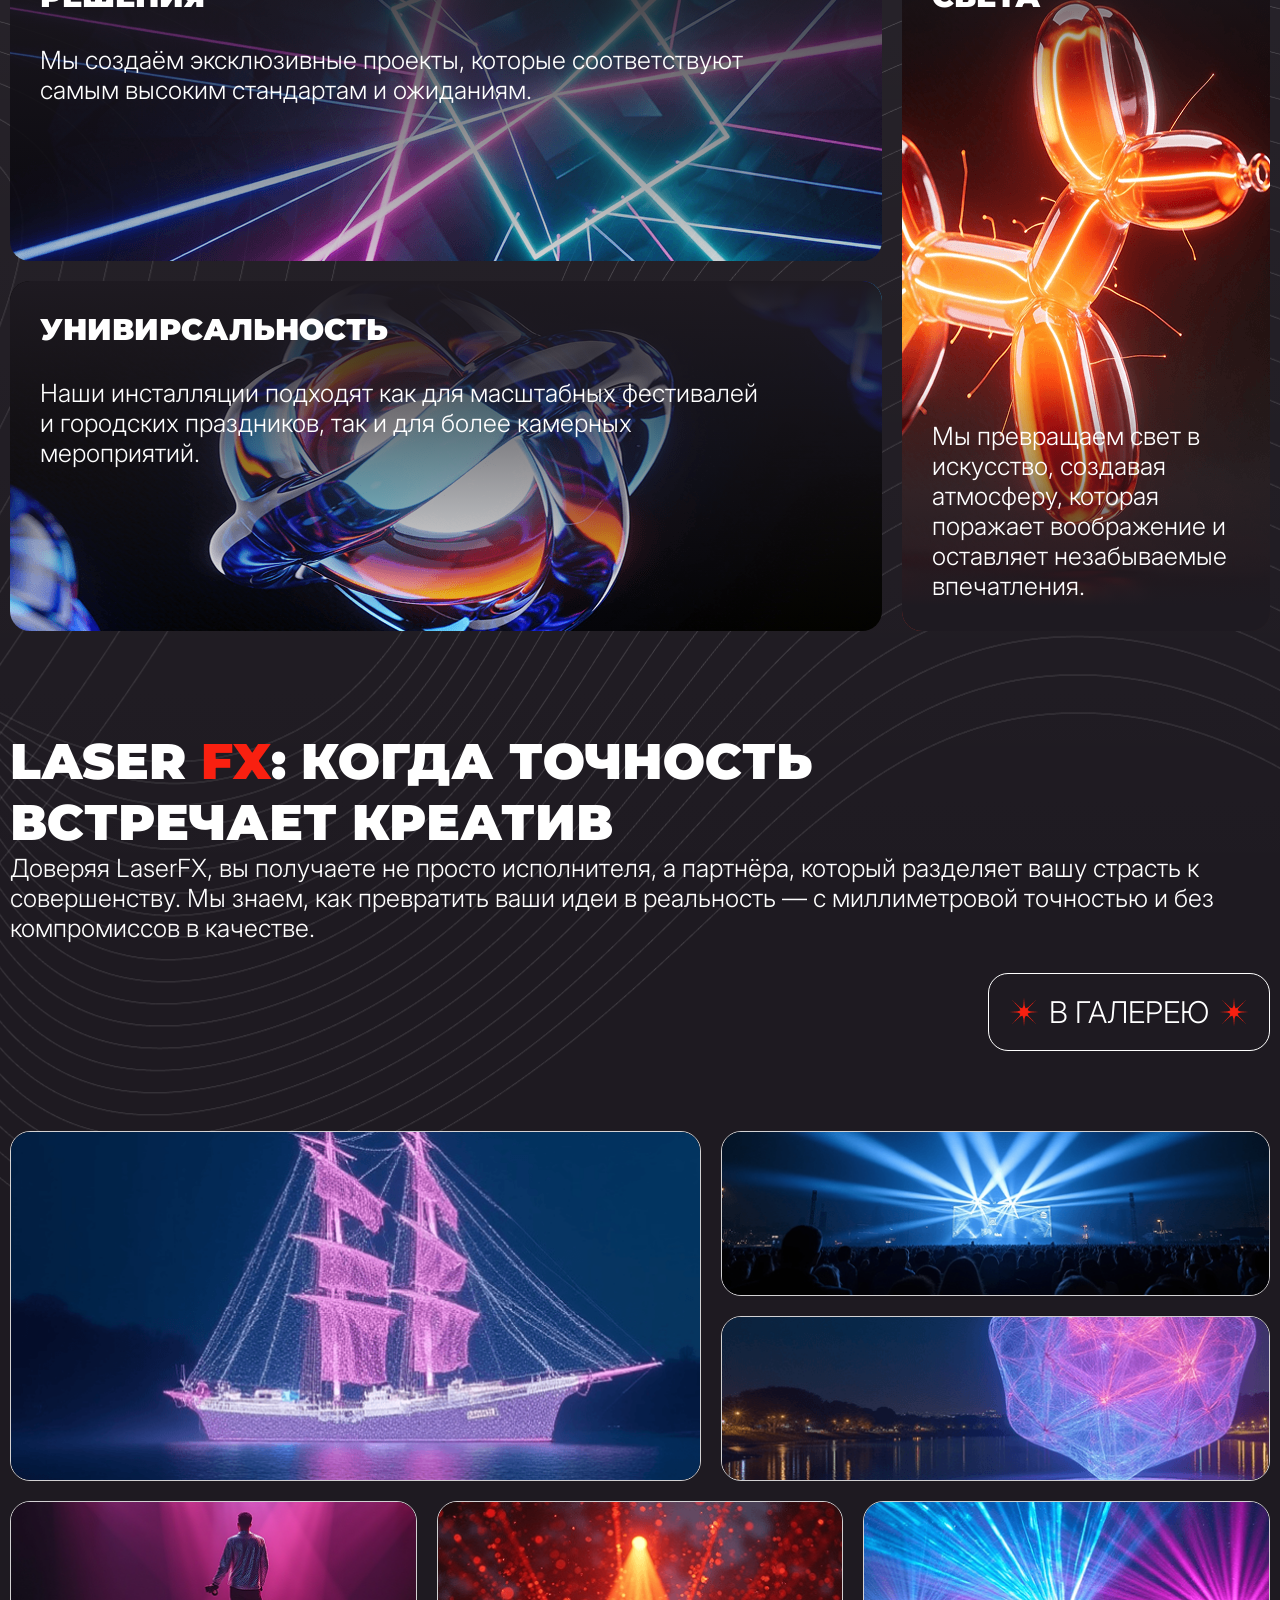
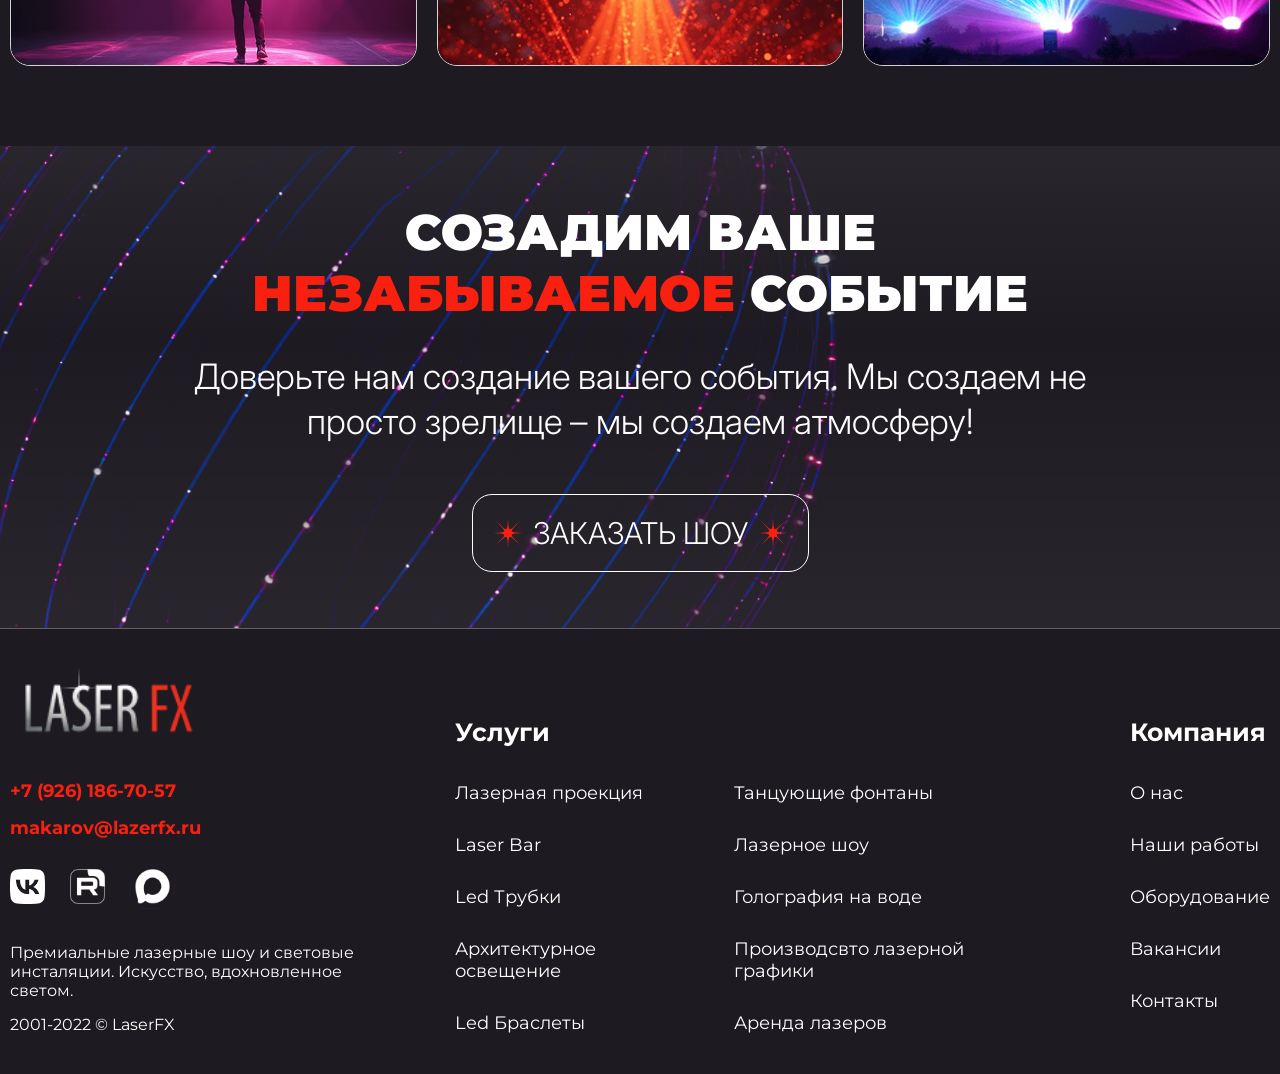
==== commit 5105de93: "modal" ====
--- a/index.html
+++ b/index.html
@@ -17,6 +17,7 @@
     <link as="image" href="assets/images/main-page_main-bg.png" rel="preload" fetchpriority="high" />
 
     <!-- 4. Load main CSS -->
+    <link rel="stylesheet" href="https://cdn.jsdelivr.net/npm/swiper@11/swiper-bundle.min.css" />
     <link href="assets/styles/index.css" rel="stylesheet" />
 
     <!-- 5. Initial background style to prevent white flash -->
@@ -71,8 +72,8 @@
                                 </ul>
                             </nav>
                             <div class="burger-menu_btn">
-                                <img src="assets/images/burger-menu_btn.svg" alt="burger-menu_btn.svg" class="btn active"
-                                    decoding="async">
+                                <img src="assets/images/burger-menu_btn.svg" alt="burger-menu_btn.svg"
+                                    class="btn active" decoding="async">
                                 <img src="assets/images/close-btn.svg" alt="close-btn.svg" class="btn" decoding="async">
                             </div>
                         </div>
@@ -649,6 +650,53 @@
             </div>
         </footer>
     </div>
+
+    <!-- Backend-Friendly Image Modal -->
+    <div id="image-modal" class="modal-overlay">
+        <div class="modal-content">
+            <div class="modal-close">
+                <img src="assets/images/x.svg" alt="close">
+            </div>
+            <img src="" class="custom-image" alt="enlarged-project">
+        </div>
+    </div>
+
+    <!-- Backend-Friendly Video Modal -->
+    <div id="video-modal" class="modal-overlay">
+        <div class="modal-content">
+            <div class="modal-close">
+                <img src="assets/images/x.svg" alt="close">
+            </div>
+            <div class="video-wrapper">
+                <!-- If iframe-based (YouTube/Rutube), this iframe will be active -->
+                <iframe id="modal-iframe" src="" width="100%" height="100%" allow="clipboard-write; autoplay"
+                    webkitallowfullscreen mozallowfullscreen allowfullscreen
+                    style="border: none; display: none; border-radius: 20px;"></iframe>
+
+                <!-- If HTML5 video file based, this video player will be active -->
+                <div id="modal-video-container" class="video-wrapper paused"
+                    style="display: none; width: 100%; height: 100%;">
+                    <video id="modal-video" src="" loop playsinline></video>
+                    <div class="custom-controls">
+                        <div class="control-bottom-row">
+                            <button class="play-pause-btn" title="Play">
+                                <svg class="play-icon" viewBox="0 0 24 24">
+                                    <path d="M8 5v14l11-7z" />
+                                </svg>
+                                <svg class="pause-icon hidden" viewBox="0 0 24 24">
+                                    <path d="M6 19h4V5H6v14zm8-14v14h4V5h-4z" />
+                                </svg>
+                            </button>
+                            <div class="progress-bar-container">
+                                <div class="progress-bar-fill"></div>
+                            </div>
+                        </div>
+                    </div>
+                </div>
+            </div>
+        </div>
+    </div>
+
     <script defer="" src="assets/js/script.js"></script>
 </body>
 
--- a/assets/styles/index.css
+++ b/assets/styles/index.css
@@ -184,7 +184,7 @@
   background: rgba(30, 26, 33, 0.8);
   position: fixed;
   width: 100%;
-  z-index: 999;
+  z-index: 999999;
   top: 0;
 }
 .header .header_bg {
@@ -598,10 +598,20 @@
   height: 100%;
   width: 100%;
   border-radius: 20px;
+  border: 1px solid rgba(255, 255, 255, 0.8);
   background: #A44;
   box-shadow: 21px -22px 4px -1px rgba(255, 255, 255, 0.2);
   -o-object-fit: cover;
      object-fit: cover;
+  transition: transform 0.3s ease, border-color 0.3s ease;
+  box-sizing: border-box;
+}
+.services .services__right .img-block:hover img {
+  transform: scale(1.03);
+  border-color: #F92010;
+}
+.services .services__right .img-block:hover::after {
+  transform: scale(1.03);
 }
 .services .services__right .img-block .img-text {
   color: #FFF;
@@ -763,6 +773,9 @@
   margin-left: auto;
   margin-bottom: 80px;
 }
+.precision .section-title {
+  text-transform: uppercase;
+}
 
 .precision_block {
   display: grid;
@@ -776,6 +789,8 @@
   width: 100%;
   height: 165px;
   grid-column: span 3;
+  transition: all 0.3s ease;
+  cursor: pointer;
 }
 .precision_block .item img {
   width: 100%;
@@ -783,6 +798,13 @@
   -o-object-fit: cover;
      object-fit: cover;
   display: block;
+  transition: transform 0.3s ease;
+}
+.precision_block .item:hover {
+  border: 1px solid #F92010;
+}
+.precision_block .item:hover img {
+  transform: scale(1.05);
 }
 .precision_block .item:nth-child(1) {
   grid-column: span 5;
@@ -932,6 +954,7 @@
 
 .services-page .main {
   padding-top: 90px;
+  margin-bottom: 0;
 }
 .services-page .breadcrumb {
   display: inline-flex;
@@ -1026,4 +1049,369 @@
 }
 .services-page .service-about .video-block .player-btn:hover {
   opacity: 0.8;
+}
+
+.other-service {
+  background: linear-gradient(180deg, rgba(255, 255, 255, 0.05) 0%, rgba(30, 26, 33, 0) 40%, rgba(30, 26, 33, 0) 40%, rgba(255, 255, 255, 0.05) 100%);
+  padding: 80px 0;
+  position: relative;
+  overflow: hidden;
+}
+.other-service::after {
+  content: "";
+  width: 1513px;
+  height: 1657px;
+  background-image: url(../images/event-section_bg.png);
+  background-size: cover;
+  background-position: center;
+  background-repeat: no-repeat;
+  position: absolute;
+  top: -520px;
+  left: -589px;
+  z-index: -1;
+  opacity: 0.5;
+}
+.other-service .service-page_section-title {
+  margin-bottom: 40px;
+}
+.other-service .other-service_blocks {
+  width: 100%;
+  overflow: hidden;
+  position: relative;
+}
+.other-service .other-service_blocks .swiper-wrapper {
+  align-items: stretch;
+}
+.other-service .other-service_blocks .swiper-slide {
+  height: -webkit-fill-available;
+  height: -moz-available;
+  height: stretch;
+}
+.other-service .item {
+  display: block;
+  text-decoration: none;
+  height: 100%;
+  border-radius: 20px;
+  border: 1px solid rgba(255, 255, 255, 0.8);
+  background: #1E1A21;
+  overflow: hidden;
+  position: relative;
+  transition: all 0.3s ease;
+  z-index: 992;
+}
+.other-service .item:hover {
+  border-radius: 20px;
+  border: 1px solid #F92010;
+  background: #1E1A21;
+}
+.other-service .item:hover .img {
+  transform: scale(1.05);
+}
+.other-service .item:hover .btn {
+  color: #F92010 !important;
+}
+.other-service .item:hover .btn .icon {
+  background-color: #F92010 !important;
+}
+.other-service .item .img {
+  width: 100%;
+  height: 248px;
+  -o-object-fit: cover;
+     object-fit: cover;
+  transition: transform 0.3s ease;
+}
+.other-service .item .img-block {
+  position: relative;
+  overflow: hidden;
+}
+.other-service .item .img-block::after {
+  content: "";
+  width: 100%;
+  height: 80px;
+  background: linear-gradient(0deg, #1E1A21 0%, rgba(30, 26, 33, 0) 100%);
+  position: absolute;
+  bottom: 0;
+  left: 0;
+  z-index: 2;
+}
+.other-service .item .contents {
+  padding: 20px;
+  padding-bottom: 0;
+  display: flex;
+  flex-direction: column;
+  gap: 40px;
+  justify-content: space-between;
+}
+.other-service .item .contents .btn {
+  position: absolute;
+  bottom: 20px;
+  right: 20px;
+  display: flex;
+  align-items: center;
+  justify-content: end;
+  gap: 10px;
+  color: rgba(255, 255, 255, 0.8);
+  font-family: Inter;
+  font-size: 18px;
+  font-style: normal;
+  font-weight: 300;
+  line-height: normal;
+}
+.other-service .item .contents .btn .icon {
+  width: 20px;
+  height: 20px;
+  background-color: #FFF;
+  -webkit-mask-image: url(../images/other-services_btn-icon.svg);
+  mask-image: url(../images/other-services_btn-icon.svg) !important;
+  -webkit-mask-repeat: no-repeat;
+  mask-repeat: no-repeat !important;
+  -webkit-mask-position: center;
+  mask-position: center !important;
+  -webkit-mask-size: contain;
+  mask-size: contain;
+  transition: all 0.3s ease;
+}
+.other-service .item .contents .btn .icon img {
+  display: none;
+}
+.other-service .item .texts {
+  padding-bottom: 82px;
+}
+.other-service .item .item_title {
+  color: #FFF;
+  leading-trim: both;
+  text-edge: cap;
+  font-size: 25px;
+  font-style: normal;
+  font-weight: 700;
+  line-height: normal;
+  margin-bottom: 15px;
+}
+.other-service .item .item_description {
+  color: #FFF;
+  font-size: 16px;
+  font-style: normal;
+  font-weight: 300;
+  line-height: 30px;
+}
+.other-service .navigation {
+  position: absolute;
+  bottom: 207px;
+  max-width: 1280px;
+  width: 100%;
+  display: flex;
+  align-items: center;
+  justify-content: space-between;
+}
+.other-service .navigation .prev {
+  position: relative;
+  left: -100px;
+}
+.other-service .navigation .next {
+  position: relative;
+  right: -100px;
+}
+.other-service .navigation .btn {
+  width: 70px;
+  height: 70px;
+  border-radius: 50%;
+  border: 1px solid rgba(255, 255, 255, 0.8);
+  display: flex;
+  align-items: center;
+  justify-content: center;
+  cursor: pointer;
+  position: relative;
+  background: transparent;
+  transition: all 0.3s ease;
+}
+.other-service .navigation .btn::after {
+  content: "";
+  position: absolute;
+  inset: 4px;
+  border: 1px solid rgba(255, 255, 255, 0.8);
+  border-radius: 50%;
+}
+.other-service .navigation .btn:hover {
+  background: rgba(255, 255, 255, 0.5);
+}
+.other-service .navigation .btn svg {
+  width: 13px;
+  height: auto;
+  position: relative;
+  z-index: 2;
+}
+
+/* Body lock when modal is open */
+body.modal-open {
+  overflow: hidden;
+}
+
+/* Premium Blur-Background Modal Overlay */
+.modal-overlay {
+  position: fixed;
+  top: 0;
+  left: 0;
+  width: 100%;
+  height: 100%;
+  background: rgba(0, 0, 0, 0);
+  backdrop-filter: blur(15px);
+  -webkit-backdrop-filter: blur(15px);
+  z-index: 99999;
+  display: flex;
+  align-items: center;
+  justify-content: center;
+  opacity: 0;
+  visibility: hidden;
+  transition: opacity 0.4s ease, visibility 0.4s ease;
+}
+.modal-overlay.active {
+  opacity: 1;
+  visibility: visible;
+}
+.modal-overlay .modal-content {
+  position: relative;
+  width: 1300px;
+  height: 650px;
+  max-width: 90vw;
+  max-height: 85vh;
+  aspect-ratio: 2/1;
+  display: flex;
+  align-items: center;
+  justify-content: center;
+  transform: scale(0.95);
+  transition: transform 0.4s cubic-bezier(0.34, 1.56, 0.64, 1);
+  border-radius: 20px;
+  overflow: hidden;
+  border: 1px solid rgba(255, 255, 255, 0.15);
+  box-shadow: 0 30px 60px rgba(0, 0, 0, 0.6);
+  background: #1E1A21;
+}
+.modal-overlay .modal-content.active {
+  transform: scale(1);
+}
+.modal-overlay .modal-content .custom-image {
+  width: 100%;
+  height: 100%;
+  -o-object-fit: cover;
+     object-fit: cover;
+  border-radius: 20px;
+  display: block;
+}
+.modal-overlay .modal-content .video-wrapper {
+  position: relative;
+  width: 100%;
+  height: 100%;
+  background: #000;
+  border-radius: 20px;
+  overflow: hidden;
+}
+.modal-overlay .modal-content .video-wrapper video {
+  width: 100%;
+  height: 100%;
+  -o-object-fit: cover;
+     object-fit: cover;
+  display: block;
+}
+.modal-overlay .modal-content .video-wrapper {
+  /* Custom Video Controls Overlay matching mockup */
+}
+.modal-overlay .modal-content .video-wrapper .custom-controls {
+  position: absolute;
+  bottom: 0;
+  left: 0;
+  width: 100%;
+  padding: 30px 40px 30px 40px;
+  background: linear-gradient(0deg, rgba(0, 0, 0, 0.8) 0%, rgba(0, 0, 0, 0) 100%);
+  display: flex;
+  flex-direction: column;
+  gap: 15px;
+  z-index: 10;
+  opacity: 0;
+  transition: opacity 0.3s ease;
+}
+.modal-overlay .modal-content .video-wrapper:hover .custom-controls, .modal-overlay .modal-content .video-wrapper.paused .custom-controls {
+  opacity: 1;
+}
+.modal-overlay .modal-content .video-wrapper .control-bottom-row {
+  display: flex;
+  align-items: center;
+  gap: 20px;
+  width: 100%;
+}
+.modal-overlay .modal-content .video-wrapper .play-pause-btn {
+  background: transparent;
+  border: none;
+  cursor: pointer;
+  color: #fff;
+  width: 32px;
+  height: 32px;
+  display: flex;
+  align-items: center;
+  justify-content: center;
+  padding: 0;
+  transition: transform 0.2s ease, color 0.2s ease;
+}
+.modal-overlay .modal-content .video-wrapper .play-pause-btn:hover {
+  color: #F92010;
+  transform: scale(1.1);
+}
+.modal-overlay .modal-content .video-wrapper .play-pause-btn svg {
+  width: 24px;
+  height: 24px;
+  fill: currentColor;
+}
+.modal-overlay .modal-content .video-wrapper .play-pause-btn .hidden {
+  display: none;
+}
+.modal-overlay .modal-content .video-wrapper {
+  /* Sleek Red-White Progress Bar running across */
+}
+.modal-overlay .modal-content .video-wrapper .progress-bar-container {
+  flex-grow: 1;
+  height: 6px;
+  background: rgba(255, 255, 255, 0.3);
+  border-radius: 3px;
+  cursor: pointer;
+  position: relative;
+  transition: height 0.2s ease;
+}
+.modal-overlay .modal-content .video-wrapper .progress-bar-container:hover {
+  height: 8px;
+}
+.modal-overlay .modal-content .video-wrapper .progress-bar-container .progress-bar-fill {
+  position: absolute;
+  top: 0;
+  left: 0;
+  height: 100%;
+  width: 0%;
+  background: #F92010;
+  /* Sleek red brand color */
+  border-radius: 3px;
+  transition: width 0.1s linear;
+}
+.modal-overlay .modal-content {
+  /* Top-right close button inside video wrapper */
+}
+.modal-overlay .modal-content .modal-close {
+  position: absolute;
+  top: 25px;
+  right: 25px;
+  padding: 12px;
+  background: #1E1A21;
+  border-radius: 50%;
+  display: flex;
+  align-items: center;
+  justify-content: center;
+  color: #fff;
+  font-size: 20px;
+  font-weight: 300;
+  cursor: pointer;
+  transition: all 0.3s ease;
+  z-index: 100;
+  line-height: 1;
+}
+.modal-overlay .modal-content .modal-close:hover {
+  background: #F92010;
+  border-color: #F92010;
+  transform: rotate(90deg);
 }/*# sourceMappingURL=index.css.map */
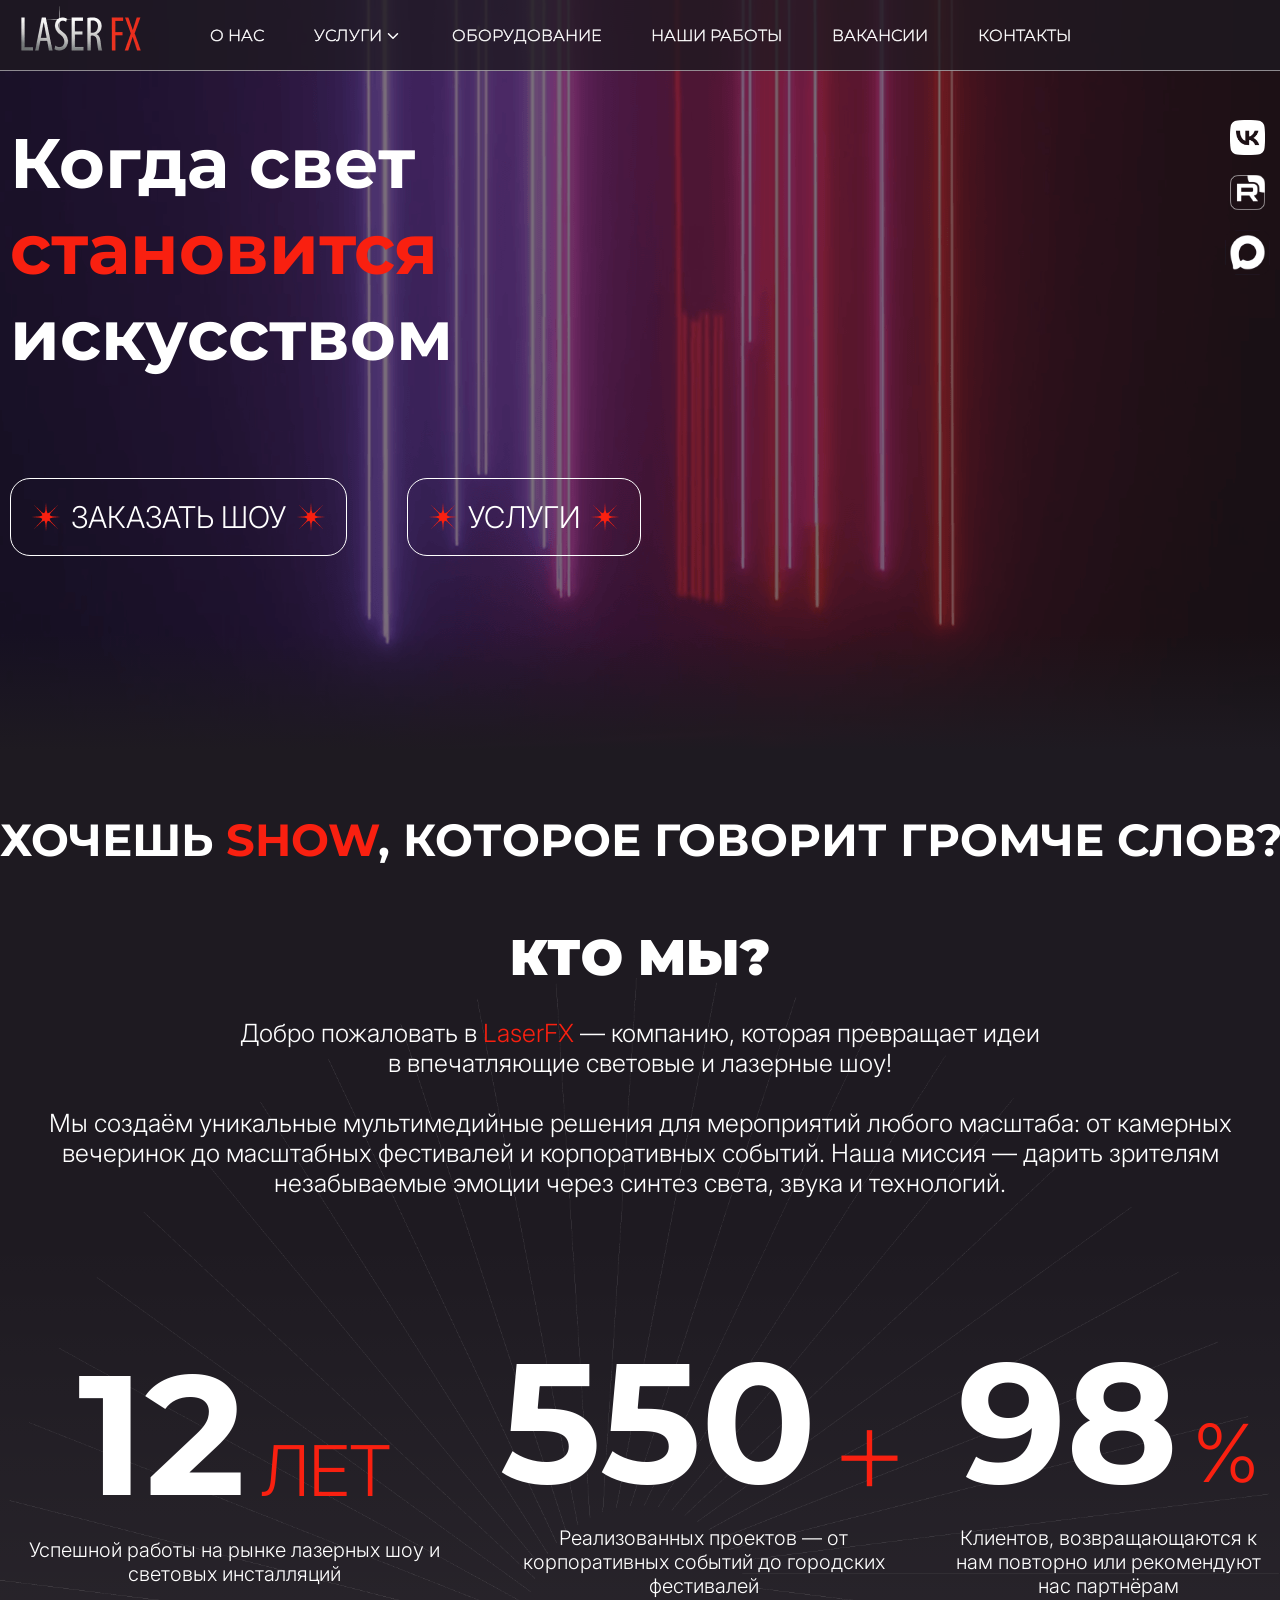
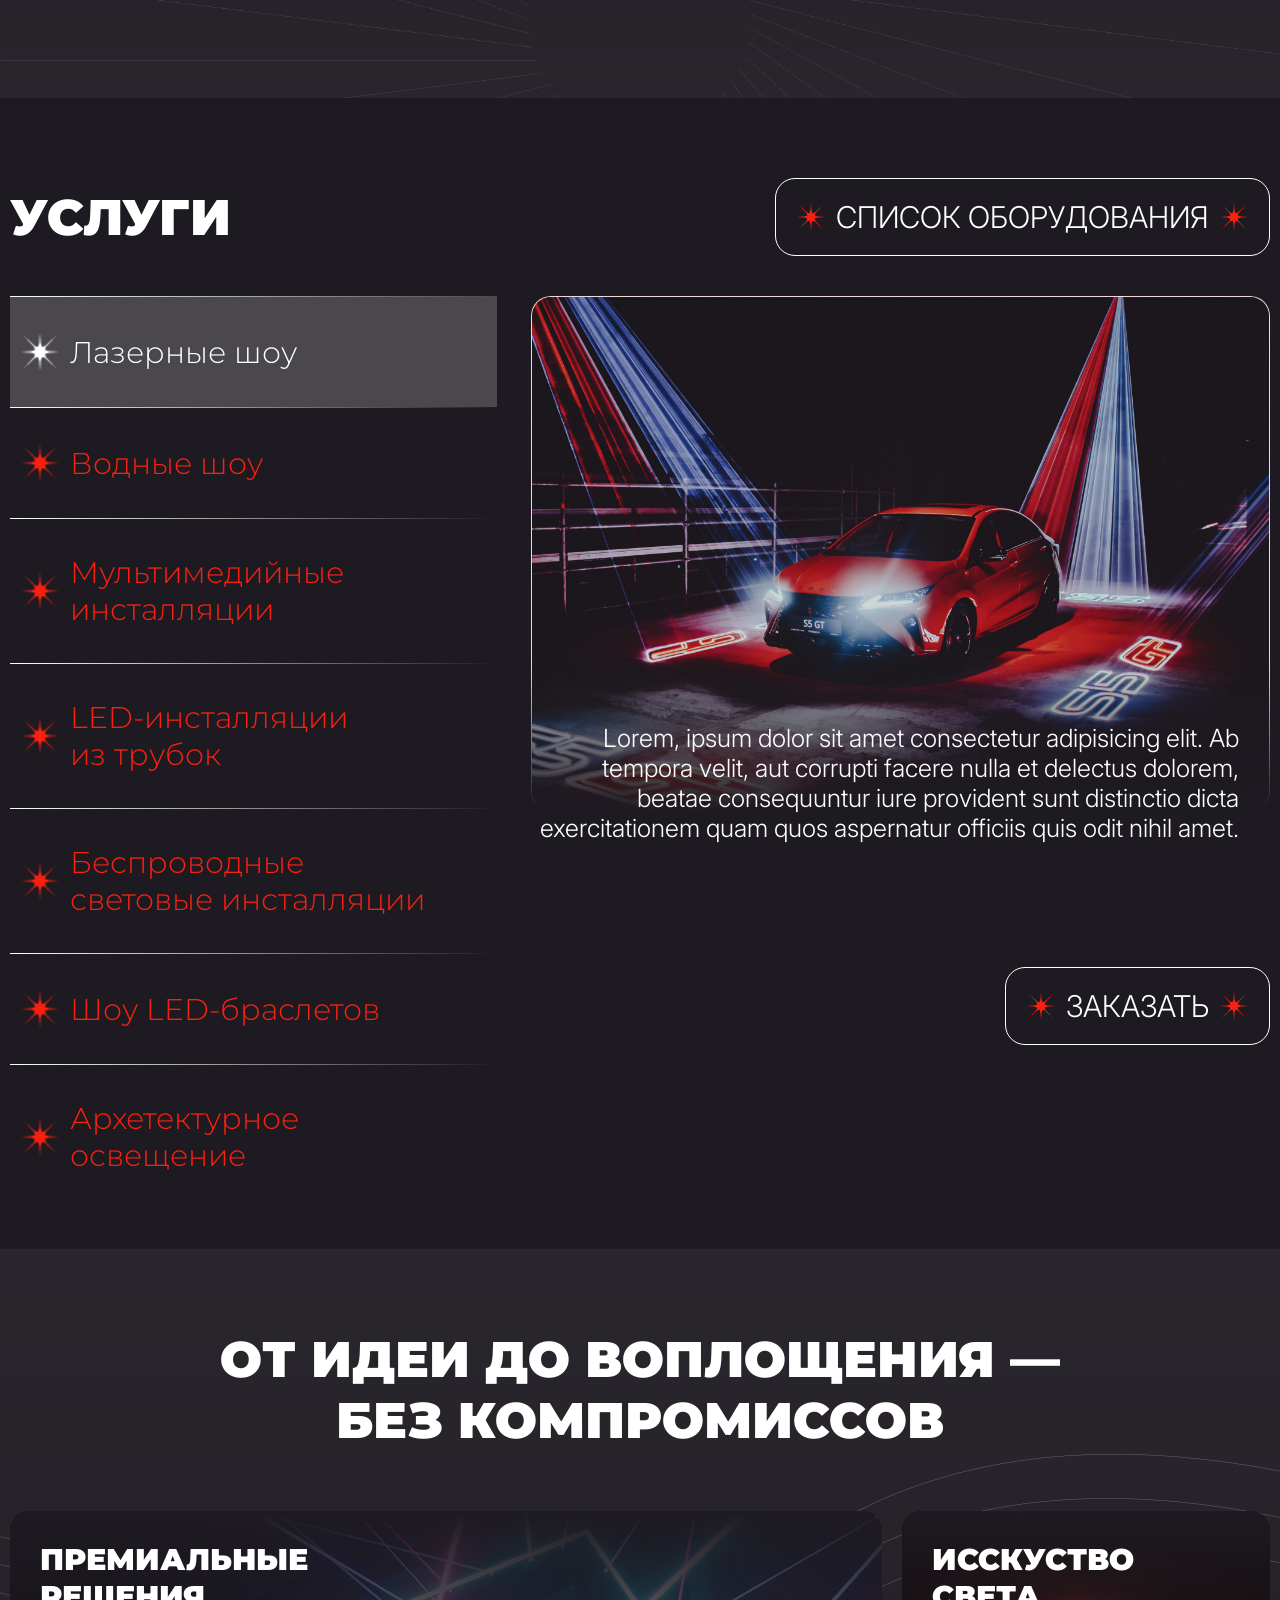
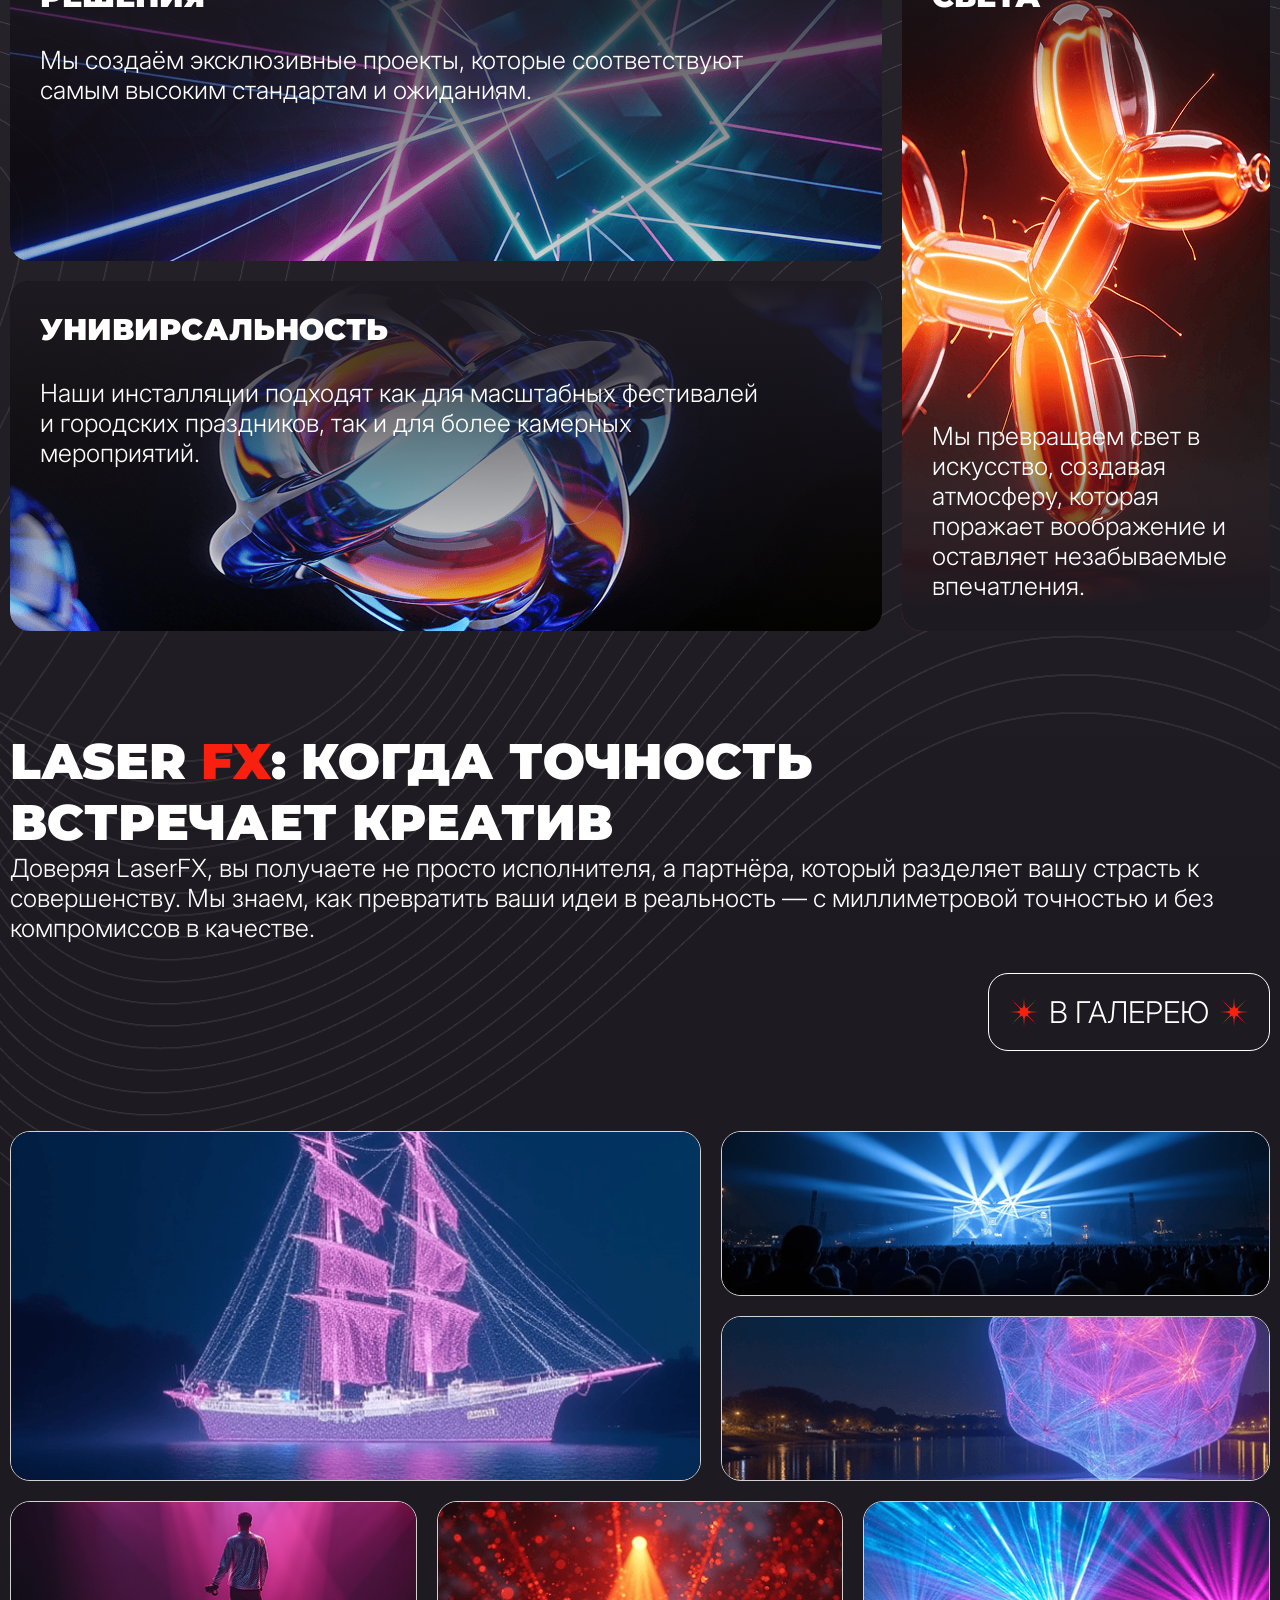
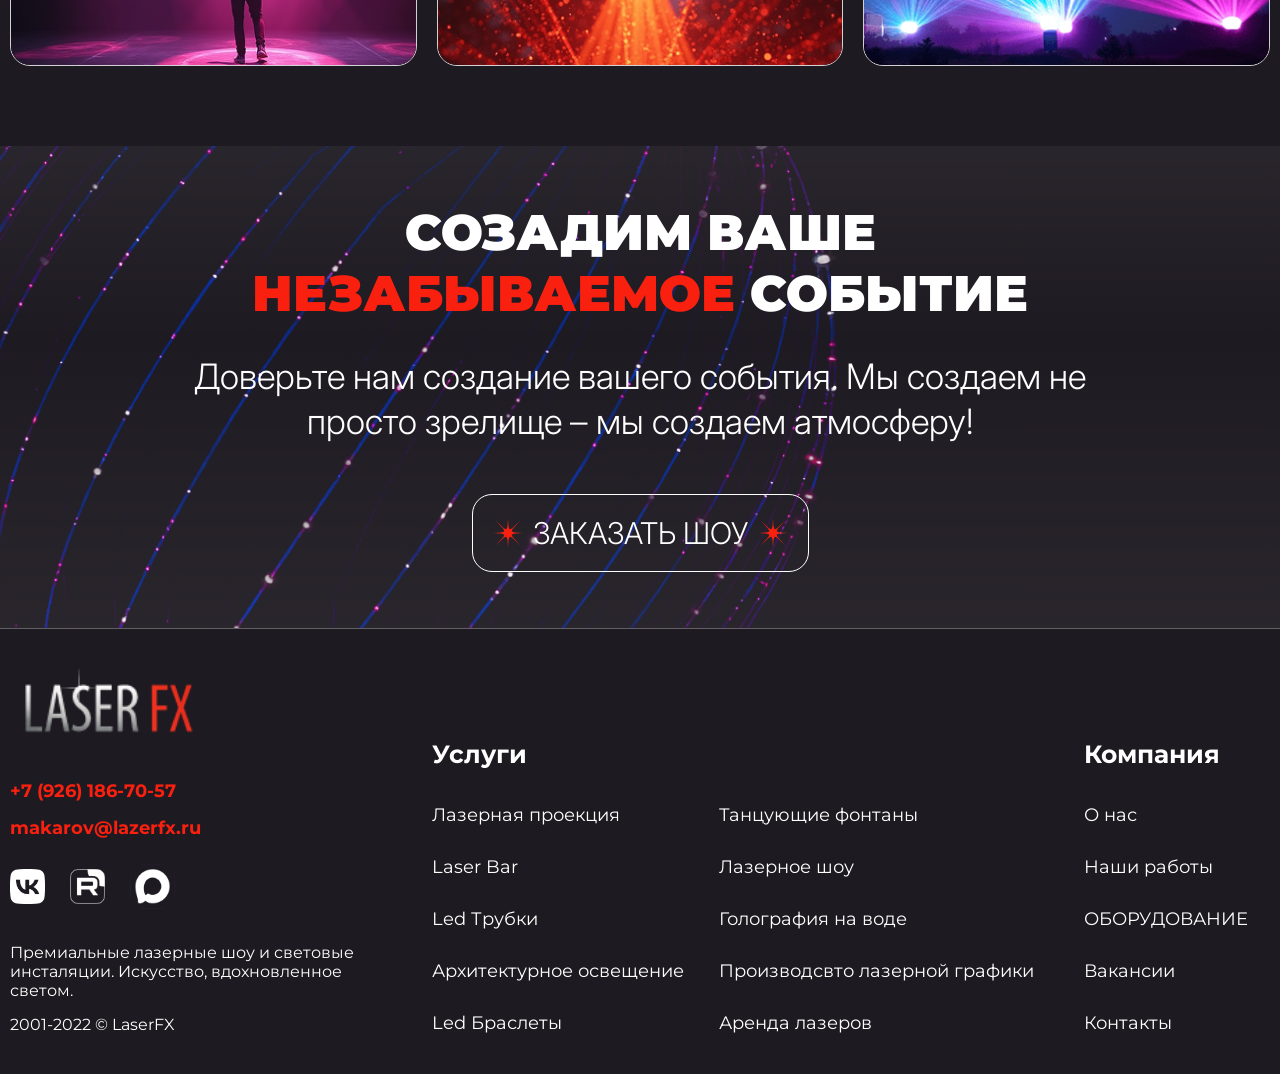
==== commit 5b02c2c6: "laserheadx2 tezlik" ====
--- a/index.html
+++ b/index.html
@@ -58,7 +58,7 @@
                                                 src="assets/images/dropdown-icon.svg" width="18" /></div>
                                     </li>
                                     <li>
-                                        <a class="menu-list" href="#">ОБОРУДОВАНИЕ</a>
+                                        <a class="menu-list" href="oborudov.html">ОБОРУДОВАНИЕ</a>
                                     </li>
                                     <li>
                                         <a class="menu-list" href="#">НАШИ РАБОТЫ</a>
@@ -634,7 +634,7 @@
                                         <a class="menu-link" href="#">Наши работы</a>
                                     </li>
                                     <li class="menu-item">
-                                        <a class="menu-link" href="#">Оборудование</a>
+                                        <a class="menu-link" href="oborudov.html">ОБОРУДОВАНИЕ</a>
                                     </li>
                                     <li class="menu-item">
                                         <a class="menu-link" href="#">Вакансии</a>
--- a/assets/styles/index.css
+++ b/assets/styles/index.css
@@ -7,10 +7,12 @@
 body {
   font-family: "Montserrat", sans-serif;
   background: #1E1A21;
+  overflow: unset !important;
 }
 
 .wrapper {
-  overflow: hidden;
+  overflow-x: clip;
+  overflow-y: visible;
 }
 
 ul,
@@ -600,7 +602,6 @@
   border-radius: 20px;
   border: 1px solid rgba(255, 255, 255, 0.8);
   background: #A44;
-  box-shadow: 21px -22px 4px -1px rgba(255, 255, 255, 0.2);
   -o-object-fit: cover;
      object-fit: cover;
   transition: transform 0.3s ease, border-color 0.3s ease;
@@ -861,7 +862,8 @@
 .footer .footer_inner {
   display: flex;
   align-items: end;
-  gap: 76px;
+  gap: 45px;
+  /* Reduced gap to give more room for text */
 }
 .footer .contacts-block .logo {
   width: 195px;
@@ -916,7 +918,8 @@
 }
 .footer .footer-menu_block {
   display: flex;
-  gap: 91px;
+  gap: 50px;
+  /* Reduced gap between columns on desktop */
   align-items: start;
 }
 .footer .footer-menu_block .footer-menu .menu-title {
@@ -947,9 +950,38 @@
   font-weight: 400;
   line-height: normal;
   transition: all 0.3s ease;
+  white-space: nowrap;
+  /* Prevents text wrapping for long menu items on desktop */
 }
 .footer .footer-menu_block .footer-menu .menu-list .menu-link:hover {
   opacity: 0.3;
+}
+.footer {
+  /* Professional mobile layout overrides to stack vertically below 990px */
+}
+@media screen and (max-width: 990px) {
+  .footer .footer_inner {
+    flex-direction: column;
+    align-items: flex-start;
+    gap: 40px;
+  }
+  .footer .footer-menu_block {
+    flex-direction: column;
+    gap: 35px;
+    width: 100%;
+  }
+  .footer .footer-menu {
+    width: 100%;
+  }
+  .footer .footer-menu .footer-nav {
+    flex-direction: column;
+    align-items: flex-start;
+    gap: 30px;
+  }
+  .footer .footer-menu .menu-list .menu-link {
+    white-space: normal;
+    /* Let it wrap naturally on mobile screens */
+  }
 }
 
 .services-page .main {
@@ -1037,15 +1069,20 @@
 }
 .services-page .service-about .video-block .player-btn {
   cursor: pointer;
-  border-radius: 100px;
+  border-radius: 50%;
   border: 1px solid #4D4D4D;
   background: rgba(255, 255, 255, 0.8);
-  padding: 25px 25px 25px 30px;
-  display: flex;
-  flex-direction: column;
+  width: 90px;
+  height: 90px;
+  display: flex;
   align-items: center;
   justify-content: center;
   transition: all 0.3s ease;
+}
+.services-page .service-about .video-block .player-btn img {
+  display: block;
+  transform: translateX(3px);
+  /* Optically center the triangle play icon */
 }
 .services-page .service-about .video-block .player-btn:hover {
   opacity: 0.8;
@@ -1282,9 +1319,6 @@
   transition: transform 0.4s cubic-bezier(0.34, 1.56, 0.64, 1);
   border-radius: 20px;
   overflow: hidden;
-  border: 1px solid rgba(255, 255, 255, 0.15);
-  box-shadow: 0 30px 60px rgba(0, 0, 0, 0.6);
-  background: #1E1A21;
 }
 .modal-overlay .modal-content.active {
   transform: scale(1);
@@ -1414,4 +1448,320 @@
   background: #F92010;
   border-color: #F92010;
   transform: rotate(90deg);
+}
+
+.other-page .main {
+  padding-top: 90px;
+  margin-bottom: 0;
+  min-height: auto;
+  height: auto;
+}
+.other-page .main::after {
+  display: none;
+}
+.other-page .breadcrumb {
+  display: inline-flex;
+  align-items: center;
+  gap: 10px;
+  margin-bottom: 50px;
+}
+.other-page .breadcrumb .item {
+  color: #FFF;
+  leading-trim: both;
+  text-edge: cap;
+  -webkit-text-stroke-width: 0.5px;
+  -webkit-text-stroke-color: #FFF;
+  font-size: 14px;
+  font-style: normal;
+  font-weight: 300;
+  line-height: normal;
+  transition: all 0.3s ease;
+  opacity: 0.5;
+}
+.other-page .breadcrumb .item:hover {
+  opacity: 0.8;
+}
+.other-page .breadcrumb .item.now {
+  opacity: 0.8;
+}
+.other-page .breadcrumb .line {
+  opacity: 0.5;
+  background: #FFF;
+  width: 30px;
+  height: 0.5px;
+}
+.other-page .hero-section_inner {
+  display: block;
+}
+.other-page .hero-section {
+  margin-bottom: 60px;
+}
+.other-page .hero-section .main-title {
+  margin-bottom: 25px;
+}
+.other-page .hero-section .section-description {
+  margin-bottom: 0;
+}
+.other-page .laserheadx2 {
+  margin-bottom: 40px;
+}
+
+.oborudov-section {
+  background: linear-gradient(180deg, rgba(255, 255, 255, 0.05) 0%, rgba(30, 26, 33, 0) 40%, rgba(30, 26, 33, 0) 40%, rgba(255, 255, 255, 0.05) 100%);
+}
+.oborudov-section .section-categories {
+  position: sticky;
+  top: 68px;
+  /* Perfectly sits below the fixed header */
+  z-index: 1000;
+  background: rgba(30, 26, 33, 0.8);
+  padding: 12px 0;
+  margin-top: -12px;
+  margin-bottom: 50px;
+  border-bottom: 1px solid rgba(255, 255, 255, 0.1);
+}
+.oborudov-section .section-categories .categories-inner {
+  display: flex;
+  flex-wrap: wrap;
+  align-items: center;
+  gap: 12px;
+}
+.oborudov-section .section-categories .btn {
+  display: flex;
+  padding: 10px 20px;
+  justify-content: center;
+  align-items: center;
+  border-radius: 30px;
+  border: 1px solid rgba(255, 255, 255, 0.4);
+  background: #2A262D;
+  color: #FFF;
+  font-family: Inter, sans-serif;
+  font-size: 15px;
+  font-style: normal;
+  font-weight: 400;
+  line-height: normal;
+  transition: all 0.3s ease;
+}
+.oborudov-section .section-categories .btn:first-child {
+  margin-left: 0;
+}
+.oborudov-section .section-categories .btn:hover {
+  border-color: #FFF;
+  opacity: 0.8;
+}
+.oborudov-section .section-categories .btn.active {
+  border-color: #F92010;
+  color: #F92010;
+  background: rgba(249, 32, 16, 0.05);
+  opacity: 1;
+}
+.oborudov-section .item {
+  position: relative;
+  padding-bottom: 40px;
+  margin-bottom: 60px;
+}
+.oborudov-section .item:last-child {
+  margin-bottom: 0;
+  padding-bottom: 0;
+}
+.oborudov-section .item::after {
+  content: "";
+  position: absolute;
+  bottom: 0;
+  left: 50%;
+  transform: translateX(-50%);
+  width: 100vw;
+  height: 1px;
+  background: #FFF;
+  opacity: 0.5;
+}
+.oborudov-section .item .service-page_section-title {
+  margin-bottom: 40px;
+}
+.oborudov-section .item .section-description {
+  margin-bottom: 60px;
+}
+.oborudov-section .item .item_blocks {
+  display: flex;
+  gap: 20px;
+}
+.oborudov-section .item .item_blocks .img {
+  width: 310px;
+  display: flex;
+  height: 310px;
+  padding: 46px 8.333px 47px 9.333px;
+  flex-direction: column;
+  justify-content: center;
+  align-items: center;
+  align-self: stretch;
+  border-radius: 20px;
+  border: 1px solid #FFF;
+  background: #4D4D4D;
+  margin-bottom: 20px;
+  overflow: hidden;
+  transition: all 0.3s ease;
+}
+.oborudov-section .item .item_blocks .block_description {
+  color: #FFF;
+  text-align: center;
+  font-size: 25px;
+  font-style: normal;
+  font-weight: 700;
+  line-height: normal;
+  transition: all 0.3s ease;
+}
+.oborudov-section .item .item_blocks .item_block {
+  max-width: 310px;
+  transition: all 0.3s ease;
+}
+.oborudov-section .item .item_blocks .item_block:hover .img {
+  border: 1px solid #F92010;
+}
+.oborudov-section .item .item_blocks .item_block:hover .block_description {
+  color: #F92010;
+}
+.oborudov-section .end-block {
+  margin-top: 80px;
+  padding-bottom: 100px;
+}
+.oborudov-section .end-block .section-description {
+  margin-bottom: 0;
+}
+
+.product-section .images-block {
+  display: flex;
+  gap: 20px;
+  align-items: center;
+  margin-bottom: 80px;
+}
+.product-section .images-block .img {
+  display: flex;
+  width: 420px;
+  height: 350px;
+  justify-content: center;
+  align-items: center;
+  border-radius: 20px;
+  border: 1px solid rgba(255, 255, 255, 0.8);
+  background: #4D4D4D;
+  overflow: hidden;
+  cursor: pointer;
+  transition: all 0.3s ease;
+}
+.product-section .images-block .img img {
+  transition: all 0.3s ease;
+}
+.product-section .images-block .img:hover {
+  border: 1px solid #F92010;
+}
+.product-section .images-block .img:hover img {
+  transform: scale(1.05);
+}
+.product-section .specifications {
+  display: flex;
+  align-items: end;
+  justify-content: space-between;
+  margin-bottom: 40px;
+}
+.product-section .specifications .contents .service-page_section-title {
+  margin-bottom: 40px;
+}
+.product-section .specifications .about-block {
+  display: flex;
+  align-items: center;
+  gap: 20px;
+  align-self: stretch;
+  margin-bottom: 10px;
+}
+.product-section .specifications .about-block:last-of-type {
+  margin-bottom: 0;
+}
+.product-section .specifications .about-block .text {
+  display: flex;
+  align-items: center;
+  gap: 10px;
+  color: #FFF;
+  font-size: 25px;
+  font-style: normal;
+  font-weight: 700;
+  line-height: normal;
+}
+.product-section .specifications .about-block .text img {
+  width: 25px;
+  height: 25px;
+  aspect-ratio: 1/1;
+}
+.product-section .specifications .about-block .text2 {
+  color: #FFF;
+  font-family: Inter;
+  font-size: 25px;
+  font-style: normal;
+  font-weight: 400;
+  line-height: normal;
+}
+
+.dmx17 {
+  padding: 80px 0;
+  background: rgba(255, 255, 255, 0.05);
+}
+.dmx17 .service-page_section-title {
+  margin-bottom: 60px;
+}
+.dmx17 .dmx-table-container {
+  width: 100%;
+}
+.dmx17 .dmx-table-div {
+  display: grid;
+  grid-template-columns: 302px 302px 302px 302px;
+  row-gap: 0;
+  -moz-column-gap: 30px;
+       column-gap: 30px;
+  width: 100%;
+  font-family: Inter, sans-serif;
+  text-align: left;
+}
+.dmx17 .dmx-table-div .dmx-header-cell {
+  color: #F92010;
+  font-size: 25px;
+  font-style: normal;
+  font-weight: 700;
+  line-height: normal;
+  padding-bottom: 30px;
+}
+.dmx17 .dmx-table-div .dmx-header-cell.empty-cell {
+  padding-bottom: 0;
+}
+.dmx17 .dmx-table-div .dmx-cell {
+  border-bottom: 1px solid #FFF;
+  padding: 10px 0;
+  display: flex;
+  align-items: center;
+  color: #FFF;
+  font-family: Inter;
+  font-size: 18px;
+  font-style: normal;
+  font-weight: 400;
+  line-height: normal;
+  margin-bottom: 15px;
+}
+.dmx17 .dmx-table-div .dmx-cell.channel-col {
+  font-weight: 400;
+}
+.dmx17 .dmx-table-div .dmx-cell.rowspan-cell {
+  grid-row: span 3;
+  align-self: stretch;
+  align-items: center;
+}
+.dmx17 .dmx-table-div .dmx-cell.empty-cell {
+  border-bottom: none;
+  padding: 0;
+}
+.dmx17 .dmx-table-div .dmx-cell.end-block {
+  margin-bottom: 0;
+  padding-bottom: 0;
+  border-bottom: none;
+}
+
+.laserheadx-precision {
+  padding: 80px 0 40px;
+  background: linear-gradient(180deg, rgba(255, 255, 255, 0.05) 0%, rgba(30, 26, 33, 0) 40%, rgba(30, 26, 33, 0) 40%, rgba(255, 255, 255, 0.05) 100%);
 }/*# sourceMappingURL=index.css.map */
